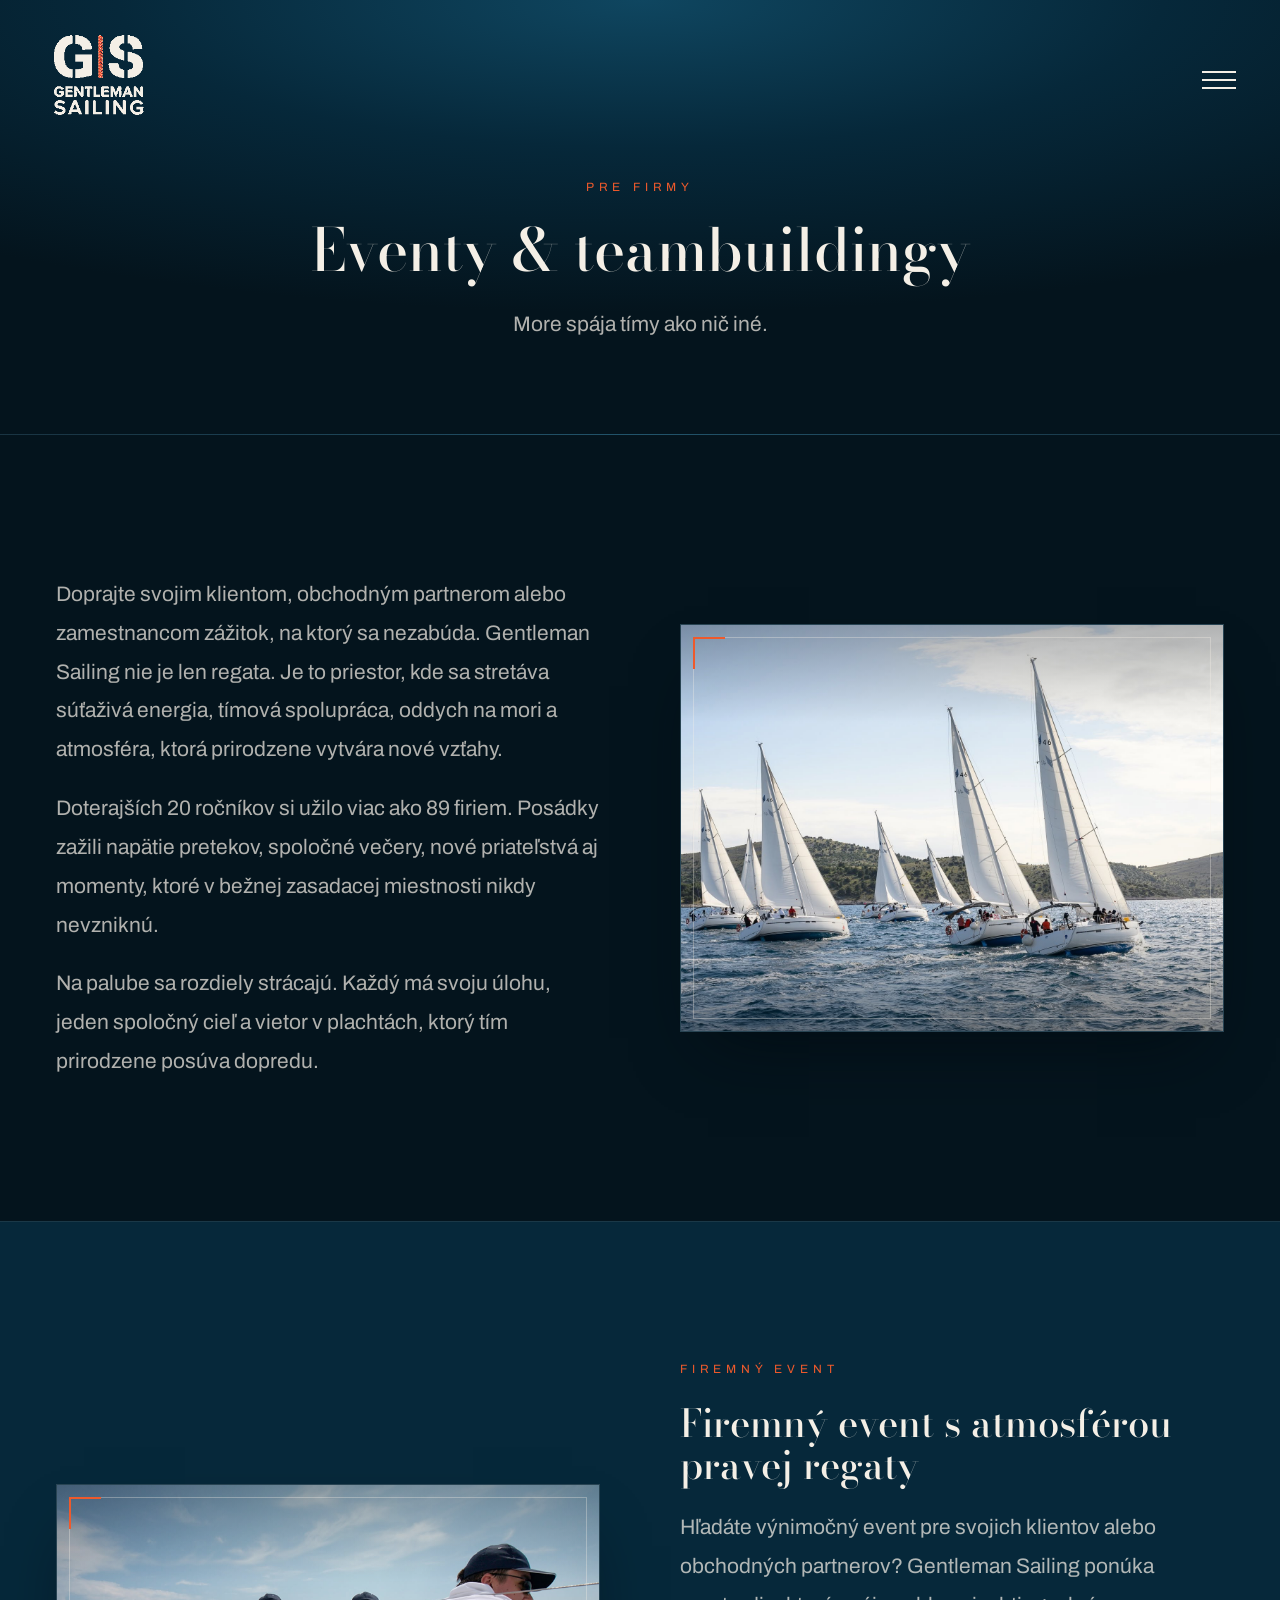
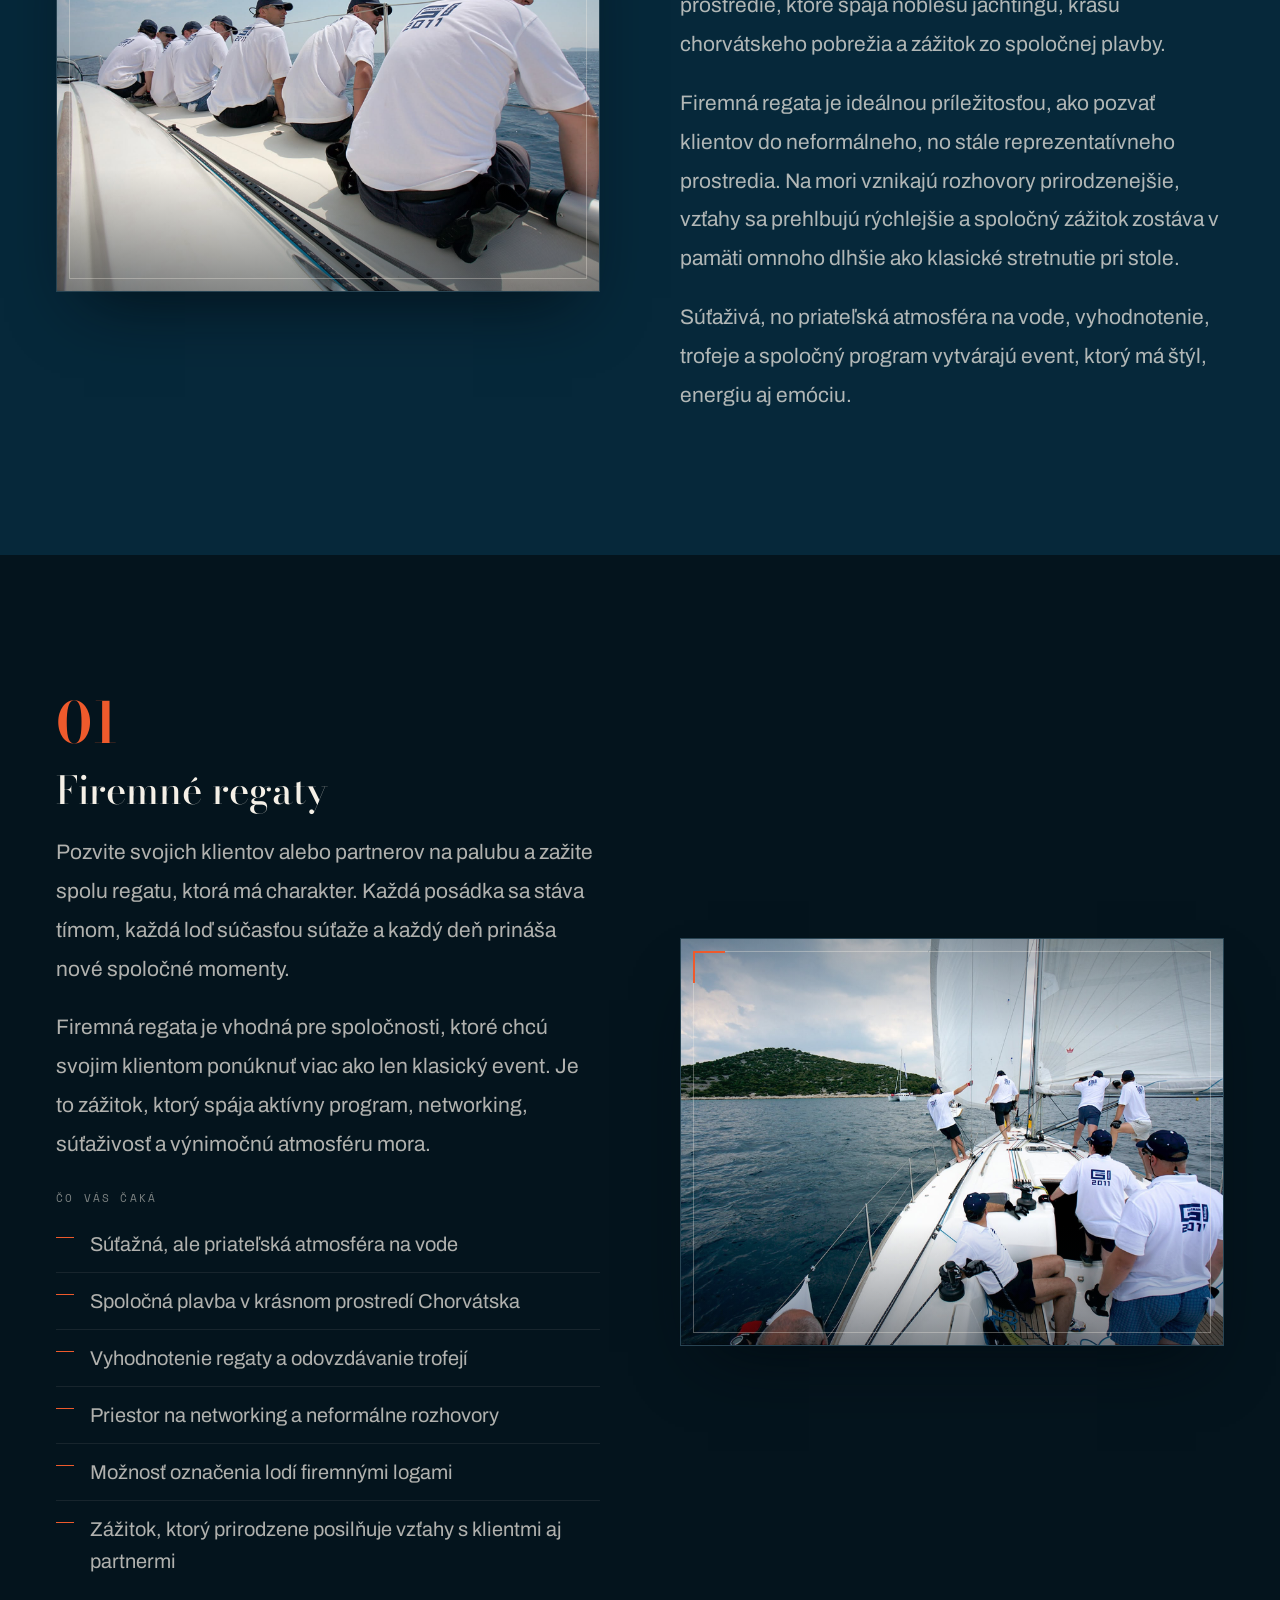
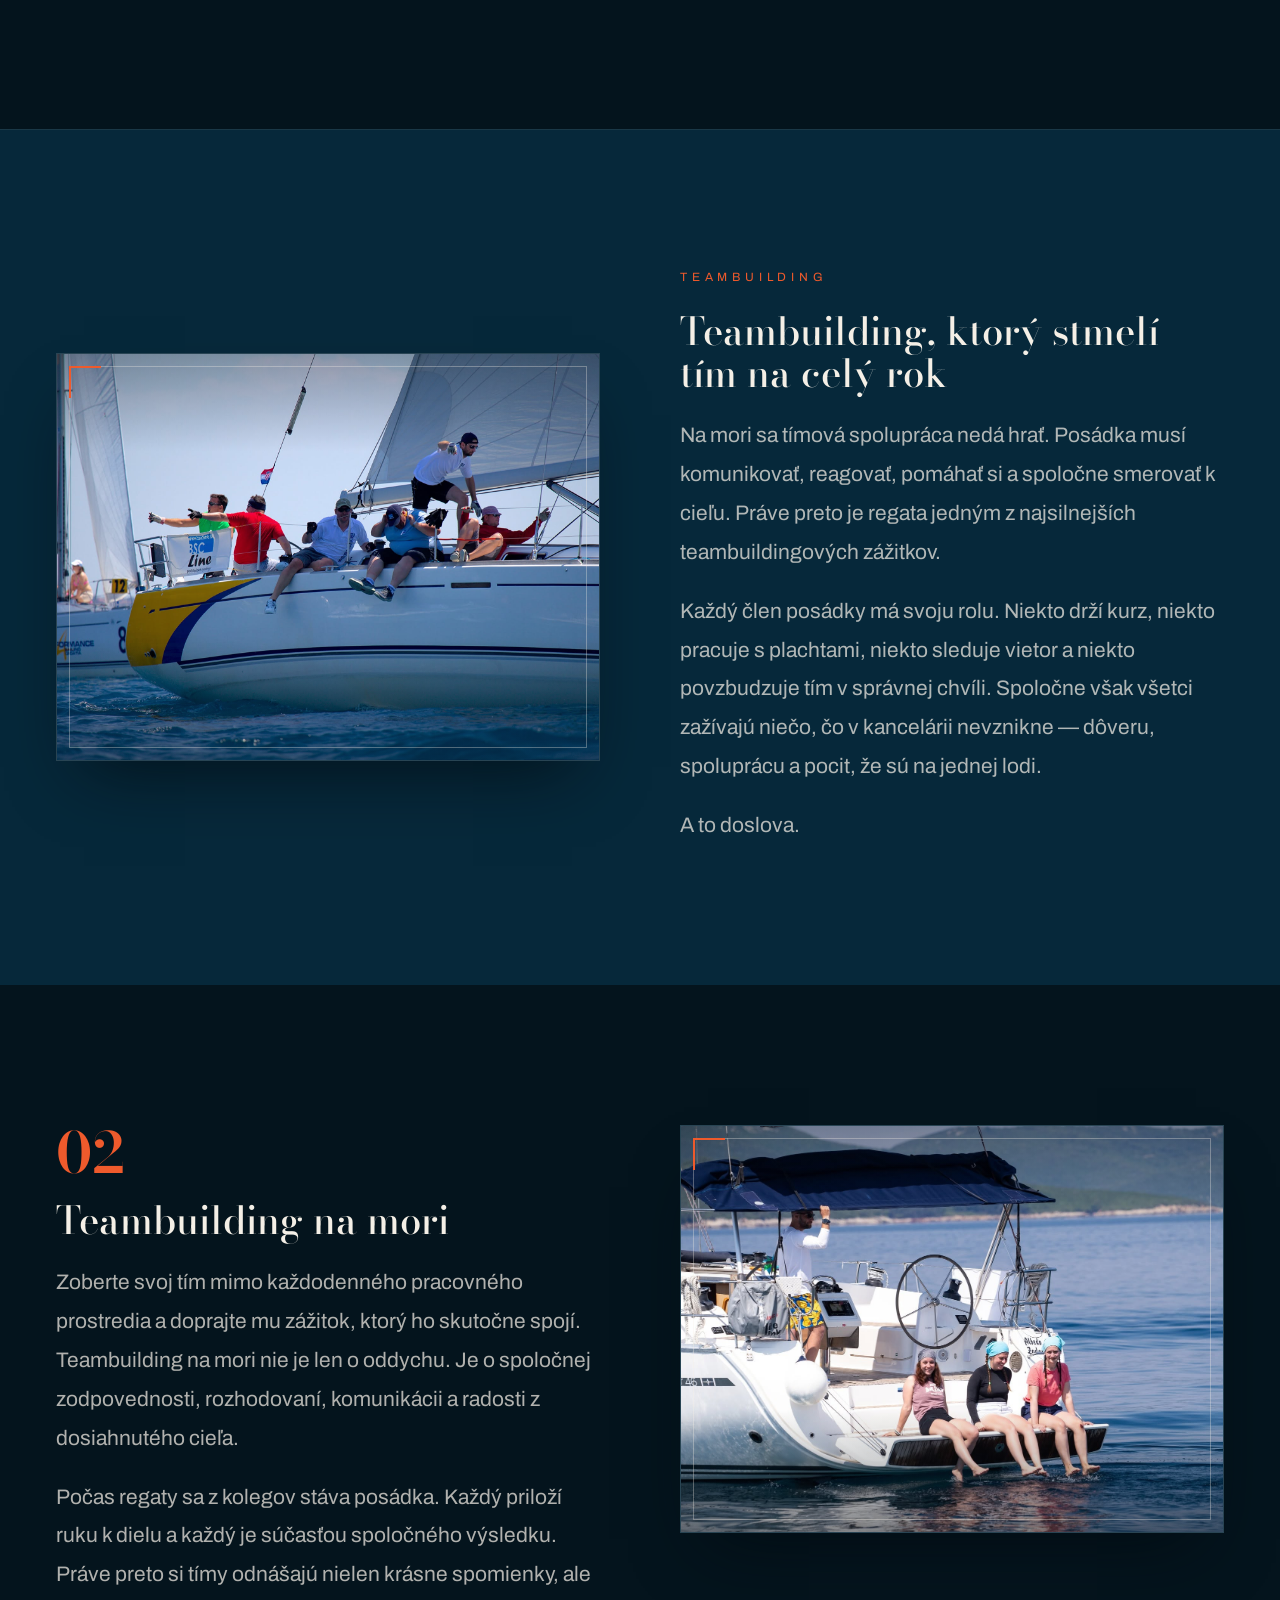
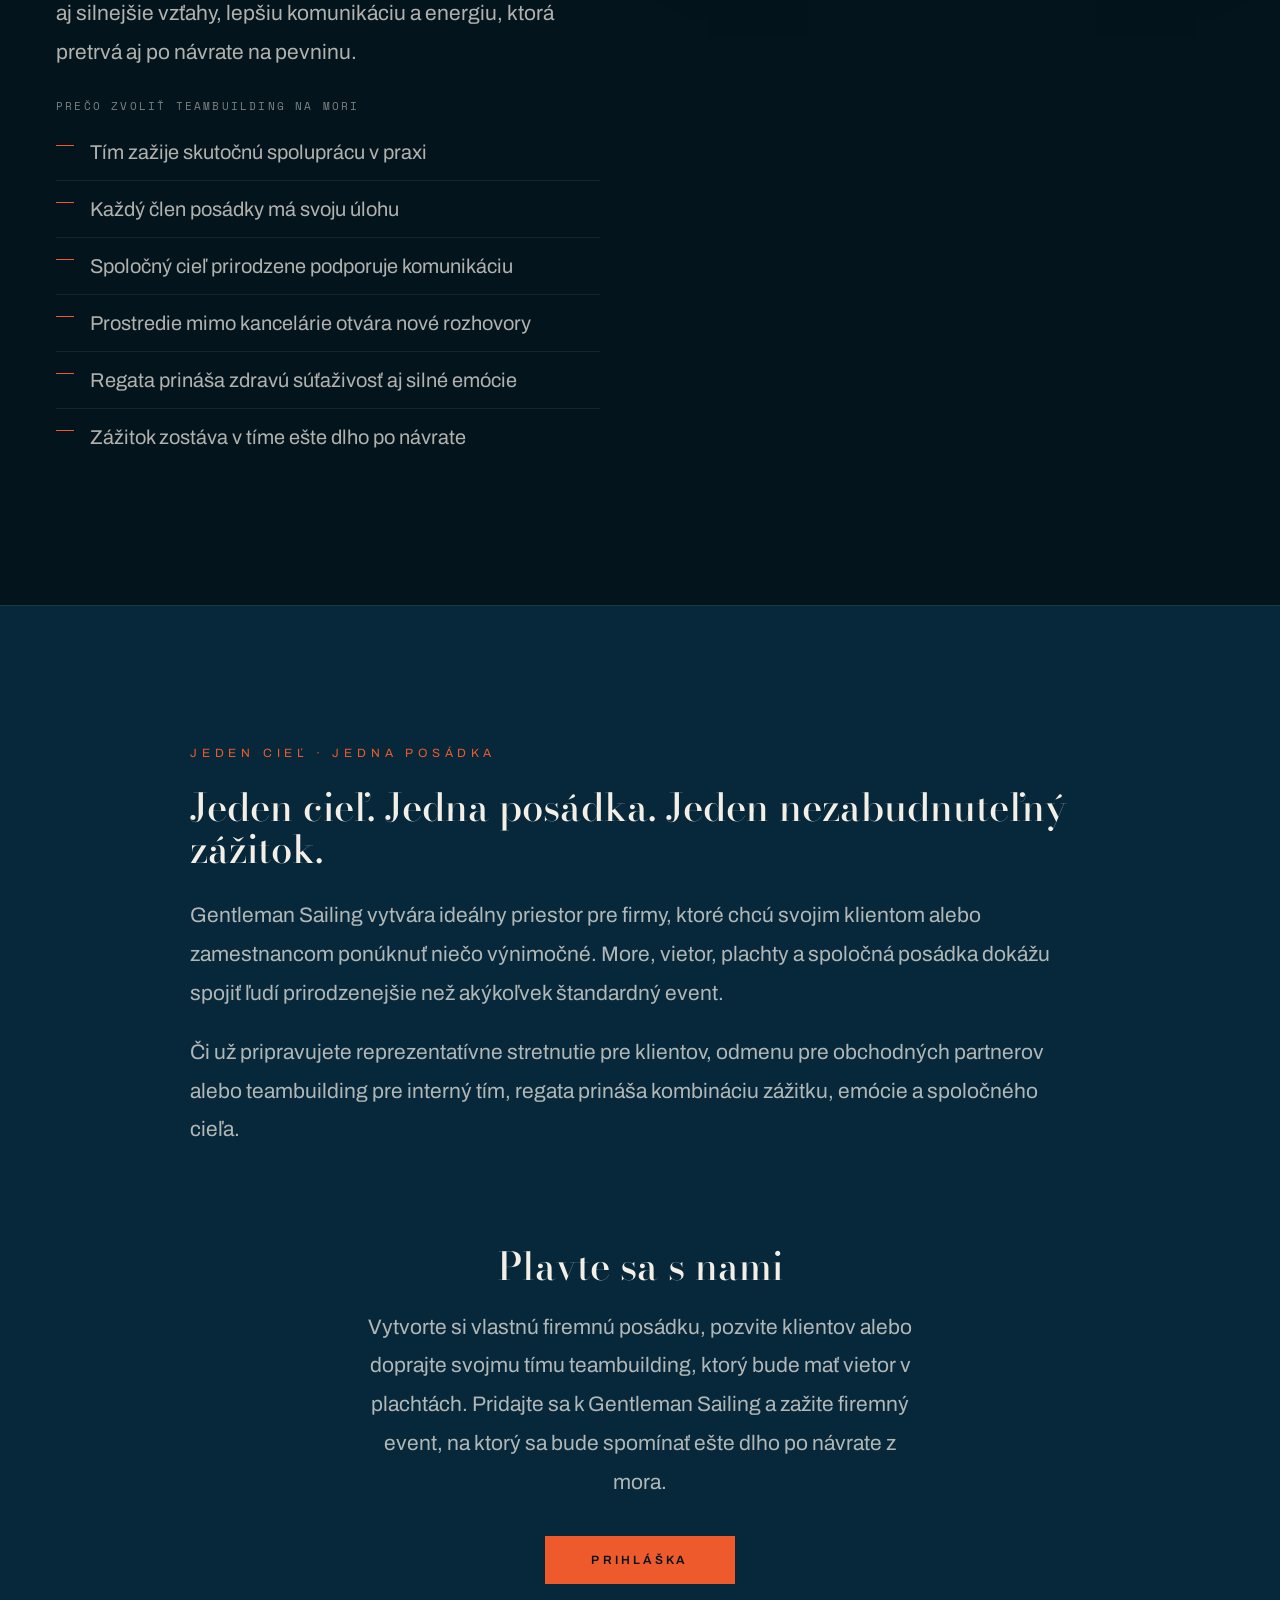
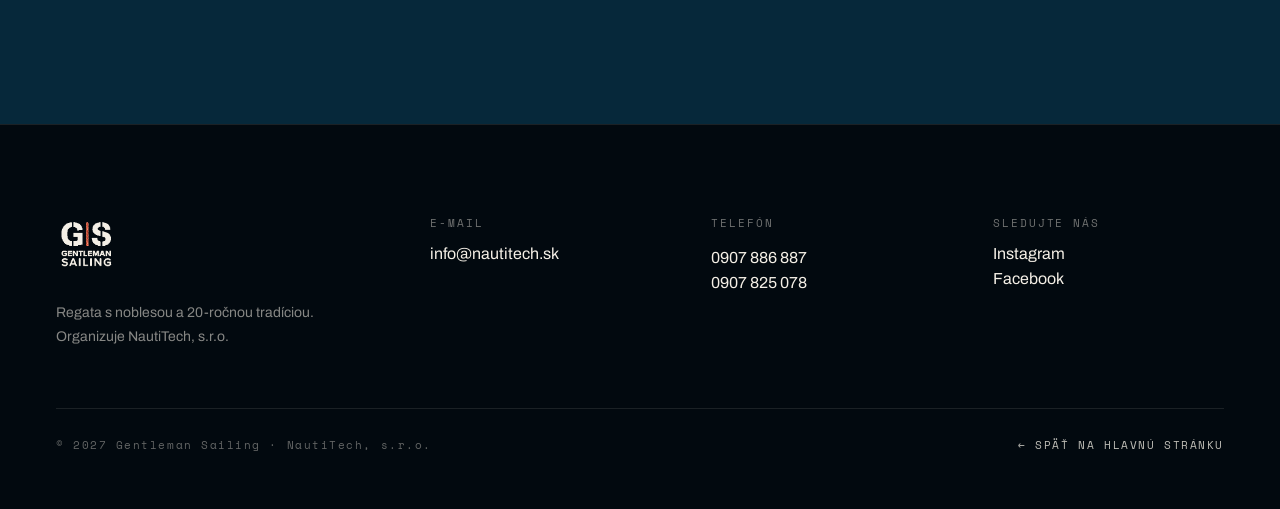
==== eventy.html @ 6e31233c "feat: full EN translations for all article content EN toggle now translates everything on eventy, in" ====
<!DOCTYPE html>
<html lang="sk">
<head>
  <meta charset="utf-8">
  <meta name="viewport" content="width=device-width, initial-scale=1">
  <title>Eventy &amp; teambuildingy — Gentleman Sailing 2027</title>
  <meta name="description" content="Firemné regaty a teambuilding na mori. Gentleman Sailing vytvára firemný event s atmosférou pravej regaty — zážitok, na ktorý sa nezabúda.">
  <link rel="canonical" href="https://www.gentlemansailing.sk/eventy.html">
  <meta name="theme-color" content="#04141d">
  <meta property="og:type" content="website">
  <meta property="og:site_name" content="Gentleman Sailing">
  <meta property="og:locale" content="sk_SK">
  <meta property="og:url" content="https://www.gentlemansailing.sk/eventy.html">
  <meta property="og:title" content="Eventy &amp; teambuildingy — Gentleman Sailing 2027">
  <meta property="og:description" content="Firemné regaty a teambuilding na mori. Gentleman Sailing vytvára firemný event s atmosférou pravej regaty — zážitok, na ktorý sa nezabúda.">
  <meta property="og:image" content="https://www.gentlemansailing.sk/foto/ev-intro.jpg">
  <meta name="twitter:card" content="summary_large_image">
  <link rel="icon" href="assets/logo-gs-navy.png">
  <link rel="apple-touch-icon" href="assets/logo-gs-navy.png">

  <link rel="preconnect" href="https://fonts.googleapis.com">
  <link rel="preconnect" href="https://fonts.gstatic.com" crossorigin>
  <link href="https://fonts.googleapis.com/css2?family=Bodoni+Moda:ital,opsz,wght@0,6..96,400..700;1,6..96,400..600&family=Cardo:wght@400;700&family=Archivo:wght@300;400;500;600&family=Space+Mono&display=swap" rel="stylesheet">

  <link rel="stylesheet" href="styles.css">
</head>
<body>

  <!-- ==================== NAV ==================== -->
  <nav class="nav" id="nav">
    <a href="index.html#top" class="nav__brand" aria-label="Gentleman Sailing — domov">
      <img src="assets/logo-gs-light.png" alt="Gentleman Sailing" class="nav__logo">
    </a>
    <div class="nav__links" id="navLinks">
      <a href="index.html#info" class="navlink" data-i18n="nav_home">Domov</a>
      <a href="info.html" class="navlink" data-i18n="ev_info">Ako sa pripraviť na regatu</a>
      <a href="zazijete.html" class="navlink" data-i18n="ev_experience">Čo zažijete na regate</a>
      <a href="partneri.html" class="navlink" data-i18n="ev_partners">Partneri</a>
      <a href="prihlaska.html" class="cta nav__cta" data-i18n="ev_signup">Prihláška</a>
      <button type="button" class="lang-toggle" id="langToggle" aria-label="Prepnúť jazyk / Toggle language">SK / en</button>
    </div>
    <button type="button" class="nav__burger" id="burger" aria-label="Menu" aria-expanded="false">
      <span></span><span></span><span></span>
    </button>
  </nav>

  <!-- ==================== HEADER ==================== -->
  <header class="page-hero">
    <div class="eyebrow" data-i18n="e_eyebrow">Pre firmy</div>
    <h1 class="h2" data-i18n="e_title">Eventy &amp; teambuildingy</h1>
    <p class="page-hero__lead" data-i18n="e_lead">More spája tímy ako nič iné.</p>
  </header>

  <!-- ==================== INTRO: More spája tímy ==================== -->
  <section class="section">
    <div class="container split split--img-right">
      <div class="figure" style="aspect-ratio:4/3;">
        <img src="foto/ev-intro.jpg" alt="Gentleman Sailing — flotila" loading="lazy">
        <div class="figure__shade"></div>
      </div>
      <div class="block">
        <p class="article-lead" data-i18n="e_p1">Doprajte svojim klientom, obchodným partnerom alebo zamestnancom zážitok, na ktorý sa nezabúda. Gentleman Sailing nie je len regata. Je to priestor, kde sa stretáva súťaživá energia, tímová spolupráca, oddych na mori a atmosféra, ktorá prirodzene vytvára nové vzťahy.</p>
        <p data-i18n="e_p2">Doterajších 20 ročníkov si užilo viac ako 89 firiem. Posádky zažili napätie pretekov, spoločné večery, nové priateľstvá aj momenty, ktoré v bežnej zasadacej miestnosti nikdy nevzniknú.</p>
        <p data-i18n="e_p3">Na palube sa rozdiely strácajú. Každý má svoju úlohu, jeden spoločný cieľ a vietor v plachtách, ktorý tím prirodzene posúva dopredu.</p>
      </div>
    </div>
  </section>

  <!-- ==================== Firemný event ==================== -->
  <section class="section section--petrol">
    <div class="container split">
      <div class="figure" style="aspect-ratio:4/3;">
        <img src="foto/tb1.jpg" alt="Gentleman Sailing — posádka" loading="lazy">
        <div class="figure__shade"></div>
      </div>
      <div class="block">
        <div class="eyebrow" data-i18n="e_fe_eb">Firemný event</div>
        <h3 class="h3-serif" data-i18n="e_fe_t">Firemný event s atmosférou pravej regaty</h3>
        <p data-i18n="e_fe_p1">Hľadáte výnimočný event pre svojich klientov alebo obchodných partnerov? Gentleman Sailing ponúka prostredie, ktoré spája noblesu jachtingu, krásu chorvátskeho pobrežia a zážitok zo spoločnej plavby.</p>
        <p data-i18n="e_fe_p2">Firemná regata je ideálnou príležitosťou, ako pozvať klientov do neformálneho, no stále reprezentatívneho prostredia. Na mori vznikajú rozhovory prirodzenejšie, vzťahy sa prehlbujú rýchlejšie a spoločný zážitok zostáva v pamäti omnoho dlhšie ako klasické stretnutie pri stole.</p>
        <p data-i18n="e_fe_p3">Súťaživá, no priateľská atmosféra na vode, vyhodnotenie, trofeje a spoločný program vytvárajú event, ktorý má štýl, energiu aj emóciu.</p>
      </div>
    </div>
  </section>

  <!-- ==================== 01 Firemné regaty ==================== -->
  <section class="section">
    <div class="container split split--img-right">
      <div class="figure" style="aspect-ratio:4/3;">
        <img src="foto/tb2.jpg" alt="Gentleman Sailing — firemná regata" loading="lazy">
        <div class="figure__shade"></div>
      </div>
      <div class="block">
        <div class="kicker-num">01</div>
        <h3 class="h3-serif" data-i18n="e_01_t">Firemné regaty</h3>
        <p data-i18n="e_01_p1">Pozvite svojich klientov alebo partnerov na palubu a zažite spolu regatu, ktorá má charakter. Každá posádka sa stáva tímom, každá loď súčasťou súťaže a každý deň prináša nové spoločné momenty.</p>
        <p data-i18n="e_01_p2">Firemná regata je vhodná pre spoločnosti, ktoré chcú svojim klientom ponúknuť viac ako len klasický event. Je to zážitok, ktorý spája aktívny program, networking, súťaživosť a výnimočnú atmosféru mora.</p>
        <div class="sublabel" data-i18n="e_01_sub">Čo vás čaká</div>
        <ul class="ticklist">
          <li data-i18n="e_01_l1">Súťažná, ale priateľská atmosféra na vode</li>
          <li data-i18n="e_01_l2">Spoločná plavba v krásnom prostredí Chorvátska</li>
          <li data-i18n="e_01_l3">Vyhodnotenie regaty a odovzdávanie trofejí</li>
          <li data-i18n="e_01_l4">Priestor na networking a neformálne rozhovory</li>
          <li data-i18n="e_01_l5">Možnosť označenia lodí firemnými logami</li>
          <li data-i18n="e_01_l6">Zážitok, ktorý prirodzene posilňuje vzťahy s klientmi aj partnermi</li>
        </ul>
      </div>
    </div>
  </section>

  <!-- ==================== Teambuilding intro ==================== -->
  <section class="section section--petrol">
    <div class="container split">
      <div class="figure" style="aspect-ratio:4/3;">
        <img src="foto/tb3.jpg" alt="Gentleman Sailing — teambuilding na mori" loading="lazy">
        <div class="figure__shade"></div>
      </div>
      <div class="block">
        <div class="eyebrow">Teambuilding</div>
        <h3 class="h3-serif" data-i18n="e_tb_t">Teambuilding, ktorý stmelí tím na celý rok</h3>
        <p data-i18n="e_tb_p1">Na mori sa tímová spolupráca nedá hrať. Posádka musí komunikovať, reagovať, pomáhať si a spoločne smerovať k cieľu. Práve preto je regata jedným z najsilnejších teambuildingových zážitkov.</p>
        <p data-i18n="e_tb_p2">Každý člen posádky má svoju rolu. Niekto drží kurz, niekto pracuje s plachtami, niekto sleduje vietor a niekto povzbudzuje tím v správnej chvíli. Spoločne však všetci zažívajú niečo, čo v kancelárii nevznikne — dôveru, spoluprácu a pocit, že sú na jednej lodi.</p>
        <p data-i18n="e_tb_p3">A to doslova.</p>
      </div>
    </div>
  </section>

  <!-- ==================== 02 Teambuilding na mori ==================== -->
  <section class="section">
    <div class="container split split--img-right split--top">
      <div class="figure" style="aspect-ratio:4/3;">
        <img src="foto/tb4.jpg" alt="Gentleman Sailing — posádka na mori" loading="lazy">
        <div class="figure__shade"></div>
      </div>
      <div class="block">
        <div class="kicker-num">02</div>
        <h3 class="h3-serif" data-i18n="e_02_t">Teambuilding na mori</h3>
        <p data-i18n="e_02_p1">Zoberte svoj tím mimo každodenného pracovného prostredia a doprajte mu zážitok, ktorý ho skutočne spojí. Teambuilding na mori nie je len o oddychu. Je o spoločnej zodpovednosti, rozhodovaní, komunikácii a radosti z dosiahnutého cieľa.</p>
        <p data-i18n="e_02_p2">Počas regaty sa z kolegov stáva posádka. Každý priloží ruku k dielu a každý je súčasťou spoločného výsledku. Práve preto si tímy odnášajú nielen krásne spomienky, ale aj silnejšie vzťahy, lepšiu komunikáciu a energiu, ktorá pretrvá aj po návrate na pevninu.</p>
        <div class="sublabel" data-i18n="e_02_sub">Prečo zvoliť teambuilding na mori</div>
        <ul class="ticklist">
          <li data-i18n="e_02_l1">Tím zažije skutočnú spoluprácu v praxi</li>
          <li data-i18n="e_02_l2">Každý člen posádky má svoju úlohu</li>
          <li data-i18n="e_02_l3">Spoločný cieľ prirodzene podporuje komunikáciu</li>
          <li data-i18n="e_02_l4">Prostredie mimo kancelárie otvára nové rozhovory</li>
          <li data-i18n="e_02_l5">Regata prináša zdravú súťaživosť aj silné emócie</li>
          <li data-i18n="e_02_l6">Zážitok zostáva v tíme ešte dlho po návrate</li>
        </ul>
      </div>
    </div>
  </section>

  <!-- ==================== Záver + CTA ==================== -->
  <section class="section section--petrol">
    <div class="article">
      <div class="block">
        <div class="eyebrow" data-i18n="e_end_eb">Jeden cieľ · jedna posádka</div>
        <h3 class="h3-serif" data-i18n="e_end_t">Jeden cieľ. Jedna posádka. Jeden nezabudnuteľný zážitok.</h3>
        <p data-i18n="e_end_p1">Gentleman Sailing vytvára ideálny priestor pre firmy, ktoré chcú svojim klientom alebo zamestnancom ponúknuť niečo výnimočné. More, vietor, plachty a spoločná posádka dokážu spojiť ľudí prirodzenejšie než akýkoľvek štandardný event.</p>
        <p data-i18n="e_end_p2">Či už pripravujete reprezentatívne stretnutie pre klientov, odmenu pre obchodných partnerov alebo teambuilding pre interný tím, regata prináša kombináciu zážitku, emócie a spoločného cieľa.</p>
      </div>

      <div class="closing-cta">
        <h3 class="h3-serif" data-i18n="e_cta_t">Plavte sa s nami</h3>
        <p data-i18n="e_cta_p">Vytvorte si vlastnú firemnú posádku, pozvite klientov alebo doprajte svojmu tímu teambuilding, ktorý bude mať vietor v plachtách. Pridajte sa k Gentleman Sailing a zažite firemný event, na ktorý sa bude spomínať ešte dlho po návrate z mora.</p>
        <a href="prihlaska.html" class="cta price-cta" style="margin-top:0;" data-i18n="ev_signup">Prihláška</a>
      </div>
    </div>
  </section>

  <!-- ==================== FOOTER ==================== -->
  <footer class="footer">
    <div class="container footer__grid">
      <div>
        <img src="assets/logo-gs-light.png" alt="Gentleman Sailing" class="footer__logo">
        <p class="footer__tag" data-i18n="foot_tagline">Regata s noblesou a 20-ročnou tradíciou. Organizuje NautiTech, s.r.o.</p>
      </div>
      <div>
        <div class="footer__label" data-i18n="foot_email_label">E-mail</div>
        <a href="mailto:info@nautitech.sk">info@nautitech.sk</a>
      </div>
      <div>
        <div class="footer__label" data-i18n="foot_phone_label">Telefón</div>
        <div class="footer__phone">0907 886 887<br>0907 825 078</div>
      </div>
      <div>
        <div class="footer__label" data-i18n="foot_social_label">Sledujte nás</div>
        <div class="footer__social">
          <a href="https://www.instagram.com/gentlemansailing.sk" class="navlink" target="_blank" rel="noopener">Instagram</a>
          <a href="https://www.facebook.com/profile.php?id=61571883745033" class="navlink" target="_blank" rel="noopener">Facebook</a>
        </div>
      </div>
    </div>
    <div class="footer__bottom">
      <span>© 2027 Gentleman Sailing · NautiTech, s.r.o.</span>
      <span><a href="index.html" class="back-link" data-i18n="back">← Späť na hlavnú stránku</a></span>
    </div>
  </footer>

  <script src="eventy.js"></script>
</body>
</html>
---- styles.css ----
/* ==========================================================================
   Gentleman Sailing — Jubilejný 20. ročník (2026)
   Dark cinematic luxury landing page
   ========================================================================== */

:root {
  /* Colors */
  --ink: #04141d;          /* page background */
  --ink-deep: #02090f;     /* footer, darkest gradient stops */
  --petrol: #06283a;       /* alternating sections, image placeholders */
  --petrol-mid: #0a3a4f;
  --petrol-mid-2: #0c4258;
  --hero-core: #0f4660;
  --cream: #F4EFE6;        /* primary text */
  --accent: #EE5A2C;       /* brand orange */

  --cream-78: rgba(244, 239, 230, .78);
  --cream-72: rgba(244, 239, 230, .72);
  --cream-70: rgba(244, 239, 230, .70);
  --cream-66: rgba(244, 239, 230, .66);
  --cream-64: rgba(244, 239, 230, .64);
  --cream-62: rgba(244, 239, 230, .62);
  --cream-60: rgba(244, 239, 230, .60);
  --cream-55: rgba(244, 239, 230, .55);
  --cream-50: rgba(244, 239, 230, .50);
  --cream-45: rgba(244, 239, 230, .45);
  --cream-40: rgba(244, 239, 230, .40);

  --hair-24: rgba(244, 239, 230, .24);
  --hair-16: rgba(244, 239, 230, .16);
  --hair-12: rgba(244, 239, 230, .12);
  --hair-10: rgba(244, 239, 230, .10);
  --hair-08: rgba(244, 239, 230, .08);

  /* Fonts */
  --serif: 'Bodoni Moda', serif;
  --sans: 'Archivo', sans-serif;
  --mono: 'Space Mono', monospace;
  --glyph: 'Cardo', serif;

  /* Layout */
  --maxw: 1180px;
  --pad-x: 56px;
}

* { box-sizing: border-box; }

html { scroll-behavior: smooth; }

body {
  margin: 0;
  background: var(--ink);
  color: var(--cream);
  font-family: var(--sans);
  overflow-x: hidden;
}

::selection { background: var(--accent); color: var(--ink); }

img { display: block; }

/* ---- Reusable type ---- */
.eyebrow {
  font-size: 12px;
  letter-spacing: .4em;
  text-transform: uppercase;
  color: var(--accent);
  margin: 0 0 26px;
}

.h2 {
  font-family: var(--serif);
  font-weight: 500;
  font-size: clamp(40px, 4.6vw, 68px);
  line-height: 1.02;
  margin: 0 0 32px;
  color: var(--cream);
}

.body {
  font-size: 21px;
  line-height: 1.85;
  color: var(--cream-72);
  margin: 0;
}

.section { position: relative; padding: 140px var(--pad-x); background: var(--ink); }
.section--petrol {
  background: var(--petrol);
  border-top: 1px solid var(--hair-08);
}
.container { max-width: var(--maxw); margin: 0 auto; }

.figure {
  position: relative;
  background: var(--petrol);
  overflow: hidden;
}
.figure img { position: absolute; inset: 0; width: 100%; height: 100%; object-fit: cover; }
.figure__shade {
  position: absolute; inset: 0;
  background: linear-gradient(180deg, transparent 55%, rgba(2, 9, 15, .45) 100%);
}

/* ==========================================================================
   Navigation
   ========================================================================== */
.nav {
  position: fixed; top: 0; left: 0; right: 0;
  z-index: 50;
  display: flex; align-items: center; justify-content: space-between;
  padding: 22px 44px;
  background: transparent;
  border-bottom: 1px solid rgba(244, 239, 230, 0);
  transition: background .4s ease, padding .4s ease, border-color .4s ease;
}
.nav.is-scrolled {
  background: rgba(2, 9, 15, .86);
  -webkit-backdrop-filter: blur(10px);
  backdrop-filter: blur(10px);
  padding: 14px 44px;
  border-bottom-color: var(--hair-10);
}
.nav__brand { display: flex; align-items: center; gap: 14px; text-decoration: none; flex-shrink: 0; }
.nav__logo { height: 116px; width: auto; transition: height .4s ease; }
.nav.is-scrolled .nav__logo { height: 84px; }

.nav__links {
  display: flex; align-items: center; gap: 20px;
  font-size: 12.5px; letter-spacing: .15em; text-transform: uppercase;
  color: var(--cream-78); white-space: nowrap;
}
.nav__links a { color: inherit; text-decoration: none; }

.navlink { position: relative; }
.navlink::after {
  content: ""; position: absolute; left: 0; bottom: -6px;
  width: 0; height: 1px; background: var(--accent);
  transition: width .35s ease;
}
.navlink:hover::after { width: 100%; }

.cta {
  transition: background .3s ease, color .3s ease, border-color .3s ease;
}
.nav__cta {
  padding: 11px 26px;
  border: 1px solid var(--accent);
  color: var(--cream);
  text-decoration: none;
  letter-spacing: .2em;
}
.nav__cta:hover { background: var(--accent); color: var(--ink); }

.lang-toggle {
  background: none; border: none; cursor: pointer;
  font-family: var(--sans); font-size: 12px; letter-spacing: .14em;
  color: var(--cream-78); padding: 0;
}

.nav__burger {
  display: none;
  background: none; border: none; cursor: pointer;
  width: 34px; height: 26px; padding: 0; position: relative;
}
.nav__burger span {
  position: absolute; left: 0; height: 1.5px; width: 100%;
  background: var(--cream); transition: transform .3s ease, opacity .3s ease, top .3s ease;
}
.nav__burger span:nth-child(1) { top: 4px; }
.nav__burger span:nth-child(2) { top: 12px; }
.nav__burger span:nth-child(3) { top: 20px; }
.nav.is-open .nav__burger span:nth-child(1) { top: 12px; transform: rotate(45deg); }
.nav.is-open .nav__burger span:nth-child(2) { opacity: 0; }
.nav.is-open .nav__burger span:nth-child(3) { top: 12px; transform: rotate(-45deg); }

/* ==========================================================================
   Hero
   ========================================================================== */
.hero { position: relative; height: 100vh; min-height: 760px; overflow: hidden; }

.hero__backdrop { position: absolute; inset: 0; animation: gs-kenburns 30s ease-in-out infinite; }
.hero__gradient {
  position: absolute; inset: 0;
  background: radial-gradient(125% 95% at 50% -8%, var(--hero-core) 0%, var(--petrol) 38%, var(--ink) 72%, var(--ink-deep) 100%);
}
.hero__lines {
  position: absolute; inset: 0; opacity: .5; mix-blend-mode: screen;
  background: repeating-linear-gradient(102deg, rgba(176, 206, 232, .06) 0 2px, transparent 2px 30px);
  animation: gs-drift 18s linear infinite;
}
.hero__glow {
  position: absolute; left: 50%; top: 6%; width: 60%; height: 32%;
  transform: translateX(-50%);
  background: radial-gradient(closest-side, rgba(238, 90, 44, .18), transparent 70%);
  animation: gs-glow 9s ease-in-out infinite;
}

.hero__video {
  position: absolute; inset: 0; width: 100%; height: 100%;
  object-fit: cover; z-index: 1;
}
.hero__overlay { position: absolute; inset: 0; z-index: 2; }
.hero__overlay--v {
  background: linear-gradient(180deg, rgba(2, 9, 15, .62) 0%, rgba(2, 9, 15, .42) 38%, rgba(2, 9, 15, .5) 72%, rgba(2, 9, 15, .84) 100%);
}
.hero__overlay--r { background: radial-gradient(closest-side at 50% 50%, rgba(2, 9, 15, .32) 0%, transparent 75%); }
.hero__overlay--inset { box-shadow: inset 0 0 260px 40px rgba(2, 9, 15, .7); }

.hero__content {
  position: absolute; inset: 0; z-index: 3;
  display: flex; flex-direction: column; align-items: center; justify-content: center;
  text-align: center; padding: 0 40px;
}
.hero__kicker {
  font-size: 12px; letter-spacing: .46em; text-transform: uppercase;
  color: var(--accent); margin-bottom: 30px;
}
.hero__title {
  font-family: var(--serif); font-weight: 500;
  font-size: clamp(56px, 9vw, 118px); line-height: .95;
  color: var(--cream); margin: 0; letter-spacing: .005em;
}
.hero__title span { font-style: italic; font-weight: 400; }
.hero__divider { width: 64px; height: 1px; background: var(--accent); margin: 40px 0 22px; }
.hero__date {
  font-size: 14px; letter-spacing: .28em; text-transform: uppercase;
  color: rgba(244, 239, 230, .82);
}
.hero__cta {
  margin-top: 44px; padding: 16px 42px;
  border: 1px solid var(--accent); color: var(--cream); text-decoration: none;
  font-size: 12px; letter-spacing: .26em; text-transform: uppercase;
}
.hero__cta:hover { background: var(--accent); color: var(--ink); }

.countdown {
  position: absolute; bottom: 46px; left: 0; right: 0; z-index: 3;
  display: flex; align-items: center; justify-content: center; gap: 38px;
  flex-wrap: wrap; font-family: var(--mono); color: var(--cream-60);
}
.countdown__group { display: flex; align-items: baseline; gap: 9px; }
.countdown__num { font-size: 22px; color: var(--cream); }
.countdown__label { font-size: 11px; letter-spacing: .2em; }
.countdown__sep { color: var(--accent); }

/* ==========================================================================
   Two-column content sections
   ========================================================================== */
.split { display: grid; grid-template-columns: 1fr 1fr; gap: 80px; align-items: center; }
.split--dest { grid-template-columns: 1.1fr 1fr; }

.route { border-top: 1px solid var(--hair-16); padding-top: 22px; }
.route__label {
  font-family: var(--mono); font-size: 11px; letter-spacing: .2em; text-transform: uppercase;
  color: var(--cream-50); margin-bottom: 10px;
}
.route__value { font-family: var(--serif); font-size: 19px; color: var(--cream); line-height: 1.5; }

/* ==========================================================================
   Stats band
   ========================================================================== */
.stats {
  padding: 110px var(--pad-x);
  border-top: 1px solid var(--hair-08);
  border-bottom: 1px solid var(--hair-08);
}
.stats__grid {
  display: grid; grid-template-columns: repeat(4, 1fr); gap: 48px; text-align: center;
}
.stat__num {
  font-family: var(--serif); font-weight: 600;
  font-size: clamp(48px, 5vw, 76px); color: var(--cream); line-height: 1;
}
.stat__num--glyph { font-family: var(--glyph); font-weight: 700; font-size: clamp(56px, 5.6vw, 86px); color: var(--accent); }
.stat__label {
  margin-top: 14px; font-size: 12px; letter-spacing: .24em; text-transform: uppercase;
  color: var(--cream-60);
}
.stats__note {
  text-align: center; margin-top: 54px;
  font-family: var(--mono); font-size: 12px; letter-spacing: .18em; color: var(--cream-40);
}

/* ==========================================================================
   Video invitation
   ========================================================================== */
.video-embed {
  position: relative; aspect-ratio: 16 / 9;
  background: var(--ink); border: 1px solid var(--hair-16); overflow: hidden;
}
.video-embed iframe { position: absolute; inset: 0; width: 100%; height: 100%; border: 0; }
.video-embed video { position: absolute; inset: 0; width: 100%; height: 100%; object-fit: cover; background: var(--ink-deep); }

/* ==========================================================================
   Events / teambuilding
   ========================================================================== */
.events__intro { max-width: 680px; }
.events__grid {
  display: grid; grid-template-columns: repeat(3, 1fr); gap: 0;
  border-top: 1px solid var(--hair-16);
}
.event-card { padding: 40px 36px; border-right: 1px solid var(--hair-12); }
.event-card:first-child { padding-left: 0; }
.event-card:last-child { padding-right: 0; border-right: none; }
.event-card__index { font-family: var(--mono); font-size: 12px; color: var(--accent); margin-bottom: 20px; }
.event-card__title { font-family: var(--serif); font-weight: 500; font-size: 24px; margin: 0 0 14px; }
.event-card__body { font-size: 15px; line-height: 1.7; color: var(--cream-62); margin: 0; }

/* ==========================================================================
   Past editions
   ========================================================================== */
.past__head {
  display: flex; align-items: flex-end; justify-content: space-between; gap: 40px;
  margin-bottom: 60px; flex-wrap: wrap;
}
.past__body { font-size: 16px; line-height: 1.8; color: var(--cream-66); max-width: 380px; margin: 0; }
.past__grid { display: grid; grid-template-columns: repeat(4, 1fr); gap: 22px; }
.past-card { position: relative; aspect-ratio: 3 / 4; background: var(--petrol); overflow: hidden; }
.past-card img { position: absolute; inset: 0; width: 100%; height: 100%; object-fit: cover; }
.past-card__shade {
  position: absolute; inset: 0;
  background: linear-gradient(180deg, rgba(2, 9, 15, .5) 0%, transparent 38%, rgba(2, 9, 15, .78) 100%);
}
.past-card__year { position: absolute; top: 18px; left: 20px; font-family: var(--serif); font-size: 30px; color: var(--cream); }
.past-card__cap {
  position: absolute; bottom: 16px; left: 20px;
  font-family: var(--mono); font-size: 10px; letter-spacing: .12em; color: var(--cream-70);
}

/* ==========================================================================
   Zážitky na spoločnej vlne — YouTube video cards (click-to-play)
   ========================================================================== */
.video-grid { display: grid; grid-template-columns: repeat(3, 1fr); gap: 22px; }
.video-card {
  position: relative; aspect-ratio: 16 / 9; overflow: hidden; cursor: pointer;
  background: var(--ink-deep);
  border: 1px solid rgba(244, 239, 230, .14);
  box-shadow: 0 30px 60px -30px rgba(2, 9, 15, .75);
  transition: transform .4s ease, border-color .4s ease;
}
.video-card:hover { transform: translateY(-5px); border-color: var(--accent); }
.video-card img {
  position: absolute; inset: 0; width: 100%; height: 100%; object-fit: cover;
  filter: saturate(.92) brightness(.9);
  transition: transform .8s cubic-bezier(.16, 1, .3, 1), filter .5s ease;
}
.video-card:hover img { transform: scale(1.05); filter: none; }
.video-card__shade {
  position: absolute; inset: 0; z-index: 1;
  background: linear-gradient(180deg, rgba(2, 9, 15, .25) 0%, transparent 35%, rgba(2, 9, 15, .5) 100%);
}
.video-card__play {
  position: absolute; z-index: 2; left: 50%; top: 50%; transform: translate(-50%, -50%);
  width: 64px; height: 64px; border-radius: 50%;
  display: flex; align-items: center; justify-content: center;
  background: rgba(2, 9, 15, .55); color: var(--cream);
  border: 1px solid var(--accent); cursor: pointer;
  -webkit-backdrop-filter: blur(6px); backdrop-filter: blur(6px);
  transition: background .3s ease, color .3s ease, transform .3s ease;
}
.video-card__play svg { margin-left: 3px; }
.video-card:hover .video-card__play {
  background: var(--accent); color: var(--ink);
  transform: translate(-50%, -50%) scale(1.08);
}
.video-card iframe { position: absolute; inset: 0; width: 100%; height: 100%; border: 0; z-index: 3; }

.videos-follow { text-align: center; margin-top: 48px; }
.videos-follow__link {
  display: inline-block; padding: 15px 38px;
  border: 1px solid var(--accent); color: var(--cream); text-decoration: none;
  font-size: 12px; letter-spacing: .22em; text-transform: uppercase;
}
.videos-follow__link:hover { background: var(--accent); color: var(--ink); }

@media (max-width: 860px) { .video-grid { grid-template-columns: 1fr; gap: 16px; } }

/* ==========================================================================
   Gallery
   ========================================================================== */
.gallery__head { text-align: center; margin-bottom: 60px; }
.gallery__head .body { margin: 0 auto; max-width: 520px; color: var(--cream-66); }

/* Image-accordion — matches the JetElements image accordion on gentlemansailing.sk:
   equal photos side by side; hovering one expands it to ~50% of the width and the
   rest share the remaining space equally. Cover fill, no dimming, 0.5s circ ease. */
.gallery__row {
  display: flex; gap: 10px; height: 520px;
}
.gallery__item {
  flex: 1 1 0; min-width: 0; position: relative; overflow: hidden;
  background: var(--ink-deep); cursor: pointer;
  transition: flex-grow .5s cubic-bezier(0.83, 0.08, 0.16, 0.97);
}
.gallery__item img {
  width: 100%; height: 100%; object-fit: cover; object-position: center;
}
/* Hovered photo opens to ~50% (flex-grow 4 vs 1 across 5 items); others make room. */
.gallery__item:hover { flex-grow: 4; }

/* ==========================================================================
   Sign-up / pricing
   ========================================================================== */
.signup__grid { display: grid; grid-template-columns: 1fr 1fr; gap: 80px; }
.price-title { font-family: var(--serif); font-weight: 500; font-size: clamp(40px, 4.6vw, 68px); line-height: 1; margin: 0 0 44px; }
.price-row {
  display: flex; align-items: baseline; justify-content: space-between;
  border-top: 1px solid var(--hair-16); padding: 24px 0;
}
.price-row:last-of-type { border-bottom: 1px solid var(--hair-16); }
.price-row__label { font-size: 15px; color: rgba(244, 239, 230, .74); max-width: 60%; }
.price-row__value { font-family: var(--serif); font-size: 34px; color: var(--cream); }
.price-cta {
  display: inline-block; margin-top: 40px; padding: 17px 46px;
  background: var(--accent); color: var(--ink); text-decoration: none;
  font-size: 12px; letter-spacing: .26em; text-transform: uppercase; font-weight: 600;
}
.price-cta:hover { background: var(--cream); }

.includes { background: var(--ink); border: 1px solid var(--hair-16); padding: 48px; }
.includes__title { font-family: var(--serif); font-weight: 500; font-size: 22px; margin: 0 0 22px; }
.includes__body { font-size: 14px; line-height: 1.85; color: var(--cream-64); margin: 0 0 32px; }
.iban { border-top: 1px solid var(--hair-16); padding-top: 24px; }
.iban__label { font-family: var(--mono); font-size: 11px; letter-spacing: .16em; color: var(--cream-50); margin-bottom: 8px; }
.iban__value { font-family: var(--mono); font-size: 15px; color: var(--cream); letter-spacing: .04em; }
.iban__note { margin-top: 12px; font-size: 13px; color: var(--cream-55); }

/* ==========================================================================
   Newsletter
   ========================================================================== */
.newsletter { padding: 130px var(--pad-x); text-align: center; }
.newsletter .container { max-width: 720px; }
.newsletter .body { color: var(--cream-70); margin: 0 0 44px; }
.news-form {
  display: flex; gap: 0; max-width: 480px; margin: 0 auto;
  border: 1px solid var(--hair-24);
}
.news-form input {
  flex: 1; background: transparent; border: none; outline: none;
  padding: 17px 22px; color: var(--cream); font-family: var(--sans); font-size: 15px;
}
.news-form button {
  background: var(--accent); border: none; cursor: pointer; padding: 0 30px;
  color: var(--ink); font-family: var(--sans); font-size: 12px; letter-spacing: .2em;
  text-transform: uppercase; font-weight: 600;
}
.news-form button:hover { background: var(--cream); }

/* ==========================================================================
   Footer
   ========================================================================== */
.footer { padding: 90px var(--pad-x) 56px; background: var(--ink-deep); border-top: 1px solid var(--hair-10); }
.footer__grid { display: grid; grid-template-columns: 1.4fr 1fr 1fr 1fr; gap: 50px; align-items: start; }
.footer__logo { height: 64px; width: auto; margin-bottom: 22px; }
.footer__tag { font-size: 14px; line-height: 1.7; color: var(--cream-55); max-width: 260px; margin: 0; }
.footer__label {
  font-family: var(--mono); font-size: 11px; letter-spacing: .18em; text-transform: uppercase;
  color: var(--cream-45); margin-bottom: 14px;
}
.footer__grid a { font-size: 16px; color: var(--cream); text-decoration: none; }
.footer__phone { font-size: 16px; color: var(--cream); line-height: 1.6; }
.footer__social { display: flex; flex-direction: column; gap: 8px; }
.footer__social a { width: fit-content; }
.footer__bottom {
  max-width: var(--maxw); margin: 60px auto 0; padding-top: 28px;
  border-top: 1px solid var(--hair-10);
  display: flex; justify-content: space-between; flex-wrap: wrap; gap: 16px;
  font-family: var(--mono); font-size: 11px; letter-spacing: .14em; color: var(--cream-40);
}

/* ==========================================================================
   Application form (prihlaska.html)
   ========================================================================== */
.page-hero {
  position: relative;
  padding: 180px var(--pad-x) 90px;
  text-align: center;
  background: radial-gradient(120% 100% at 50% 0%, var(--hero-core) 0%, var(--petrol) 34%, var(--ink) 72%, var(--ink) 100%);
  border-bottom: 1px solid var(--hair-08);
}
.page-hero .h2 { margin: 0; }
.page-hero__lead {
  max-width: 620px; margin: 26px auto 0;
  font-size: 21px; line-height: 1.8; color: var(--cream-72);
}

.form-wrap { max-width: 860px; margin: 0 auto; }

/* Participation / price choice cards */
.choice { display: grid; grid-template-columns: 1fr 1fr; gap: 18px; margin-bottom: 48px; }
.choice__opt {
  position: relative; display: block; cursor: pointer;
  border: 1px solid var(--hair-24); padding: 26px 28px;
  transition: border-color .3s ease, background .3s ease;
}
.choice__opt:hover { border-color: var(--accent); }
.choice__opt input { position: absolute; opacity: 0; pointer-events: none; }
.choice__opt:has(input:checked) { border-color: var(--accent); background: rgba(238, 90, 44, .06); }
.choice__name { font-family: var(--serif); font-size: 22px; color: var(--cream); margin-bottom: 6px; }
.choice__price { font-family: var(--mono); font-size: 13px; letter-spacing: .08em; color: var(--accent); }

/* Fieldset / groups */
.form-section { margin-bottom: 44px; }
.form-section__title {
  font-family: var(--mono); font-size: 12px; letter-spacing: .2em; text-transform: uppercase;
  color: var(--cream-50); margin: 0 0 24px; padding-bottom: 14px;
  border-bottom: 1px solid var(--hair-16);
}
.form-grid { display: grid; grid-template-columns: 1fr 1fr; gap: 26px 30px; }
.field { display: flex; flex-direction: column; }
.field--full { grid-column: 1 / -1; }
.field label {
  font-size: 12px; letter-spacing: .18em; text-transform: uppercase;
  color: var(--cream-60); margin-bottom: 10px;
}
.field label .req { color: var(--accent); }
.field input,
.field textarea {
  background: transparent; border: none; border-bottom: 1px solid var(--hair-24);
  outline: none; padding: 12px 2px; color: var(--cream);
  font-family: var(--sans); font-size: 16px; transition: border-color .3s ease;
}
.field input::placeholder,
.field textarea::placeholder { color: var(--cream-40); }
.field input:focus,
.field textarea:focus { border-bottom-color: var(--accent); }
.field textarea { resize: vertical; min-height: 96px; line-height: 1.6; }

/* Radio (Áno/Nie) */
.radio-row { display: flex; gap: 28px; padding-top: 4px; }
.radio-opt { display: inline-flex; align-items: center; gap: 10px; cursor: pointer; font-size: 16px; color: var(--cream-72); }
.radio-opt input { width: 16px; height: 16px; accent-color: var(--accent); }

/* Checkbox rows */
.check-row { display: flex; align-items: flex-start; gap: 14px; cursor: pointer; }
.check-row + .check-row { margin-top: 18px; }
.check-row input { margin-top: 3px; width: 17px; height: 17px; accent-color: var(--accent); flex-shrink: 0; }
.check-row span { font-size: 15px; line-height: 1.65; color: var(--cream-72); }
.check-row a { color: var(--accent); text-decoration: none; }
.check-row a:hover { text-decoration: underline; }

.form-actions { margin-top: 44px; display: flex; align-items: center; gap: 24px; flex-wrap: wrap; }
.form-note { font-size: 13px; color: var(--cream-50); max-width: 380px; }

.form-success {
  display: none; margin-top: 28px; padding: 22px 26px;
  border: 1px solid var(--accent); background: rgba(238, 90, 44, .08);
  color: var(--cream); font-size: 15px; line-height: 1.6;
}
.form-success.is-visible { display: block; }

.back-link {
  display: inline-flex; align-items: center; gap: 8px;
  font-size: 10.5px; letter-spacing: .15em; text-transform: uppercase;
  color: var(--cream-78); text-decoration: none;
}

@media (max-width: 700px) {
  .choice { grid-template-columns: 1fr; }
  .form-grid { grid-template-columns: 1fr; gap: 24px; }
  .page-hero { padding: 150px var(--pad-x) 70px; }
}

/* Prihláška — trochu svetlejší tón celej stránky */
.page-prihlaska .page-hero {
  background: radial-gradient(120% 100% at 50% 0%, #1c6180 0%, #124257 44%, #0b3244 100%);
}
.page-prihlaska .section--petrol { background: #0e3c50; }
.page-prihlaska .form-section__title {
  color: rgba(244, 239, 230, .66); border-bottom-color: rgba(244, 239, 230, .22);
}
.page-prihlaska .field label { color: rgba(244, 239, 230, .72); }
.page-prihlaska .field input,
.page-prihlaska .field textarea { border-bottom-color: rgba(244, 239, 230, .34); }
.page-prihlaska .choice__opt { border-color: rgba(244, 239, 230, .3); }
.page-prihlaska .form-note { color: rgba(244, 239, 230, .6); }

/* ==========================================================================
   Partners (partneri.html)
   ========================================================================== */
.realizator {
  max-width: 620px; margin: 0 auto 110px; text-align: center;
  border: 1px solid var(--hair-16); padding: 56px 48px;
  background: linear-gradient(180deg, rgba(15, 70, 96, .18), rgba(6, 40, 58, 0));
}
.realizator__label {
  font-family: var(--mono); font-size: 11px; letter-spacing: .24em; text-transform: uppercase;
  color: var(--accent); margin-bottom: 30px;
}
.realizator__logo { height: 84px; width: auto; margin: 0 auto 26px; }
.realizator__text { font-size: 16px; line-height: 1.8; color: var(--cream-66); max-width: 440px; margin: 0 auto; }

.partners-band { text-align: center; margin-bottom: 54px; }

.logo-grid {
  display: grid;
  grid-template-columns: repeat(auto-fill, minmax(210px, 1fr));
  gap: 16px;
}
.logo-tile {
  display: flex; align-items: center; justify-content: center;
  min-height: 158px; padding: 34px 30px;
  background: var(--cream);
  border: 1px solid transparent;
  transition: transform .4s ease, box-shadow .4s ease, border-color .4s ease;
}
.logo-tile img {
  max-width: 82%; max-height: 58px; width: auto; height: auto;
  transition: transform .4s ease;
}
.logo-tile:hover {
  transform: translateY(-5px);
  box-shadow: 0 22px 46px rgba(2, 9, 15, .5);
  border-color: var(--accent);
}
.logo-tile:hover img { transform: scale(1.05); }

.partners-cta {
  margin-top: 110px; text-align: center;
  border-top: 1px solid var(--hair-08); padding-top: 90px;
}
.partners-cta h3 {
  font-family: var(--serif); font-weight: 500; font-size: clamp(30px, 3.4vw, 46px);
  margin: 0 0 20px;
}
.partners-cta p { font-size: 16px; line-height: 1.8; color: var(--cream-66); max-width: 480px; margin: 0 auto 36px; }

@media (max-width: 560px) {
  .realizator { padding: 40px 26px; margin-bottom: 72px; }
  .logo-grid { grid-template-columns: repeat(2, 1fr); }
  .logo-tile { min-height: 128px; padding: 24px 18px; }
  .logo-tile img { max-height: 46px; }
  .partners-cta { margin-top: 72px; padding-top: 64px; }
}

/* ==========================================================================
   Content pages (info.html, eventy.html)
   ========================================================================== */
.article { max-width: 900px; margin: 0 auto; }

/* Photo beside text (subpage splits) */
.split p { font-size: 21px; line-height: 1.85; color: var(--cream-72); margin: 0 0 20px; }
.split p:last-child { margin-bottom: 0; }
.split .h3-serif { margin-bottom: 22px; }
.split .figure { width: 100%; }
.split--img-right .figure { order: 2; }
.split--top { align-items: flex-start; }

/* Luxury framing for photos placed beside text (all split figures) */
.split .figure {
  border: 1px solid rgba(244, 239, 230, .14);
  box-shadow: 0 34px 66px -28px rgba(2, 9, 15, .75);
}
.split .figure img {
  filter: saturate(.96);
  transition: transform 1.2s cubic-bezier(.16, 1, .3, 1), filter .6s ease;
}
.split .figure:hover img {
  transform: scale(1.045);
  filter: saturate(1.03);
}
/* cinematic top/bottom vignette */
.split .figure .figure__shade {
  z-index: 2;
  background: linear-gradient(180deg, rgba(2, 9, 15, .30) 0%, transparent 24%, transparent 70%, rgba(2, 9, 15, .46) 100%);
}
/* inner cream mat hairline */
.split .figure::after {
  content: ""; position: absolute; inset: 12px; z-index: 3;
  border: 1px solid rgba(244, 239, 230, .32);
  pointer-events: none;
  transition: border-color .5s ease;
}
/* accent corner bracket (top-left) */
.split .figure::before {
  content: ""; position: absolute; top: 12px; left: 12px; z-index: 4;
  width: 30px; height: 30px;
  border-top: 2px solid var(--accent);
  border-left: 2px solid var(--accent);
  pointer-events: none;
  transition: width .5s ease, height .5s ease;
}
.split .figure:hover::before { width: 44px; height: 44px; }
.article-lead { font-size: 22px; line-height: 1.85; color: var(--cream-72); margin: 0 0 22px; }

.h3-serif {
  font-family: var(--serif); font-weight: 500;
  font-size: clamp(26px, 3vw, 40px); line-height: 1.1; color: var(--cream);
  margin: 0 0 26px;
}
.kicker-num {
  font-family: var(--serif); font-weight: 600;
  font-size: clamp(40px, 4.4vw, 60px); color: var(--accent);
  line-height: 1; margin-bottom: 18px;
}
.article p { font-size: 21px; line-height: 1.85; color: var(--cream-72); margin: 0 0 20px; }
.article p:last-child { margin-bottom: 0; }
.block { margin-bottom: 80px; }
.block:last-child { margin-bottom: 0; }

/* Accent tick / bullet list */
.ticklist { list-style: none; margin: 8px 0 0; padding: 0; }
.ticklist li {
  position: relative; padding: 12px 0 12px 34px;
  font-size: 20px; line-height: 1.6; color: var(--cream-72);
  border-top: 1px solid var(--hair-08);
}
.ticklist li:first-child { border-top: none; }
.ticklist li::before {
  content: ""; position: absolute; left: 0; top: 21px;
  width: 18px; height: 1px; background: var(--accent);
}
.sublabel {
  font-family: var(--mono); font-size: 11px; letter-spacing: .2em; text-transform: uppercase;
  color: var(--cream-50); margin: 26px 0 10px;
}

/* Info cards (packing / practical) */
.info-cards { display: grid; grid-template-columns: repeat(3, 1fr); gap: 22px; }
.info-card {
  border: 1px solid var(--hair-14, rgba(244,239,230,.14)); padding: 34px 30px;
  background: rgba(4, 20, 29, .4);
}
.info-card h4 {
  font-family: var(--serif); font-weight: 500; font-size: 20px; margin: 0 0 18px;
}

/* Route / fact rows */
.facts { border-top: 1px solid var(--hair-16); }
.fact {
  display: grid; grid-template-columns: 200px 1fr; gap: 20px;
  padding: 20px 0; border-bottom: 1px solid var(--hair-12);
}
.fact__k {
  font-family: var(--mono); font-size: 11px; letter-spacing: .16em; text-transform: uppercase;
  color: var(--cream-50); padding-top: 3px;
}
.fact__v { font-size: 16px; line-height: 1.6; color: var(--cream); }
.fact__v a { color: var(--accent); text-decoration: none; }
.fact__v a:hover { text-decoration: underline; }

/* Accordion (race rules) */
.accordion { border-top: 1px solid var(--hair-16); }
.accordion details { border-bottom: 1px solid var(--hair-12); }
.accordion summary {
  list-style: none; cursor: pointer; padding: 24px 0;
  display: flex; align-items: baseline; gap: 18px;
  font-family: var(--serif); font-weight: 500; font-size: 20px; color: var(--cream);
}
.accordion summary::-webkit-details-marker { display: none; }
.accordion summary .acc-num { font-family: var(--mono); font-size: 13px; color: var(--accent); flex-shrink: 0; }
.accordion summary .acc-sign { margin-left: auto; color: var(--accent); font-family: var(--sans); font-size: 22px; line-height: 1; }
.accordion details[open] summary .acc-sign { transform: rotate(45deg); }
.accordion summary .acc-sign { transition: transform .3s ease; display: inline-block; }
.accordion .acc-body { padding: 0 0 26px 46px; }
.accordion .acc-body p { font-size: 15px; line-height: 1.75; color: var(--cream-64); margin: 0 0 14px; }
.accordion .acc-body p:last-child { margin-bottom: 0; }

/* Pull-quote & tagline for long-form article */
.pullquote {
  text-align: center; max-width: 820px; margin: 0 auto;
  font-family: var(--serif); font-weight: 500; font-style: italic;
  font-size: clamp(26px, 3.4vw, 44px); line-height: 1.3; color: var(--cream);
}
.pullquote::before {
  content: ""; display: block; width: 64px; height: 1px;
  background: var(--accent); margin: 0 auto 34px;
}
.tagline {
  text-align: center; max-width: 760px; margin: 0 auto;
  font-family: var(--serif); font-size: clamp(20px, 2.4vw, 30px); line-height: 1.4;
  color: var(--cream);
}
.tagline em { color: var(--accent); font-style: normal; }

/* Centered closing CTA for content pages */
.closing-cta { text-align: center; margin-top: 96px; }
.closing-cta .h3-serif { margin-bottom: 20px; }
.closing-cta p { max-width: 560px; margin: 0 auto 34px; color: var(--cream-72); }

@media (max-width: 760px) {
  .info-cards { grid-template-columns: 1fr; }
  .fact { grid-template-columns: 1fr; gap: 6px; }
  .block { margin-bottom: 60px; }
  .accordion .acc-body { padding-left: 0; }
}

/* ==========================================================================
   Animations
   ========================================================================== */
@keyframes gs-kenburns {
  0%   { transform: scale(1.05) translate(0, 0); }
  50%  { transform: scale(1.13) translate(-1.4%, -1.2%); }
  100% { transform: scale(1.05) translate(0, 0); }
}
@keyframes gs-drift { 0% { background-position: 0 0; } 100% { background-position: 1200px 0; } }
@keyframes gs-glow { 0%, 100% { opacity: .3; } 50% { opacity: .65; } }

@media (prefers-reduced-motion: reduce) {
  .hero__backdrop, .hero__lines, .hero__glow { animation: none; }
  html { scroll-behavior: auto; }
}

/* ==========================================================================
   Responsive
   ========================================================================== */
@media (max-width: 1024px) {
  :root { --pad-x: 40px; }
  .section { padding: 110px var(--pad-x); }
  .split { gap: 56px; }
  .footer__grid { grid-template-columns: 1fr 1fr; gap: 40px; }
}

/* Collapse the nav into a drawer early — the content-page labels are long */
@media (max-width: 1500px) {
  .nav__links {
    position: fixed; top: 0; right: 0; bottom: 0;
    width: min(84vw, 360px);
    flex-direction: column; align-items: flex-start; justify-content: center;
    gap: 26px; padding: 40px;
    background: rgba(2, 9, 15, .97);
    -webkit-backdrop-filter: blur(12px); backdrop-filter: blur(12px);
    font-size: 15px;
    transform: translateX(100%); transition: transform .4s ease;
  }
  .nav.is-open .nav__links { transform: translateX(0); }
  .nav__burger { display: block; z-index: 2; }
}

@media (max-width: 860px) {
  .nav { padding: 16px 24px; }
  .nav.is-scrolled { padding: 12px 24px; }
  .nav__logo { height: 76px; }
  .nav.is-scrolled .nav__logo { height: 64px; }

  .split, .split--dest { grid-template-columns: 1fr; gap: 40px; }
  .stats__grid { grid-template-columns: repeat(2, 1fr); gap: 40px 24px; }
  .events__grid { grid-template-columns: 1fr; border-top: none; }
  .event-card { padding: 32px 0; border-right: none; border-top: 1px solid var(--hair-12); }
  .past__grid { grid-template-columns: repeat(2, 1fr); }
  .signup__grid { grid-template-columns: 1fr; gap: 48px; }
  .footer__grid { grid-template-columns: 1fr 1fr; }

  /* Gallery: on smaller screens use a grid (hover-expand is desktop only) */
  .gallery__row { display: grid; grid-template-columns: repeat(3, 1fr); gap: 10px; height: auto; }
  .gallery__item { aspect-ratio: 1 / 1; }
  .gallery__item img { filter: none; }
}

@media (max-width: 560px) {
  :root { --pad-x: 22px; }
  .section { padding: 84px var(--pad-x); }
  .countdown { gap: 20px; }
  .gallery__row { grid-template-columns: repeat(2, 1fr); }
  .past__grid { grid-template-columns: 1fr 1fr; gap: 14px; }
  .footer__grid { grid-template-columns: 1fr; gap: 32px; }
  .footer__bottom { flex-direction: column; gap: 10px; }
  .price-row__value { font-size: 28px; }
  .includes { padding: 32px; }
}
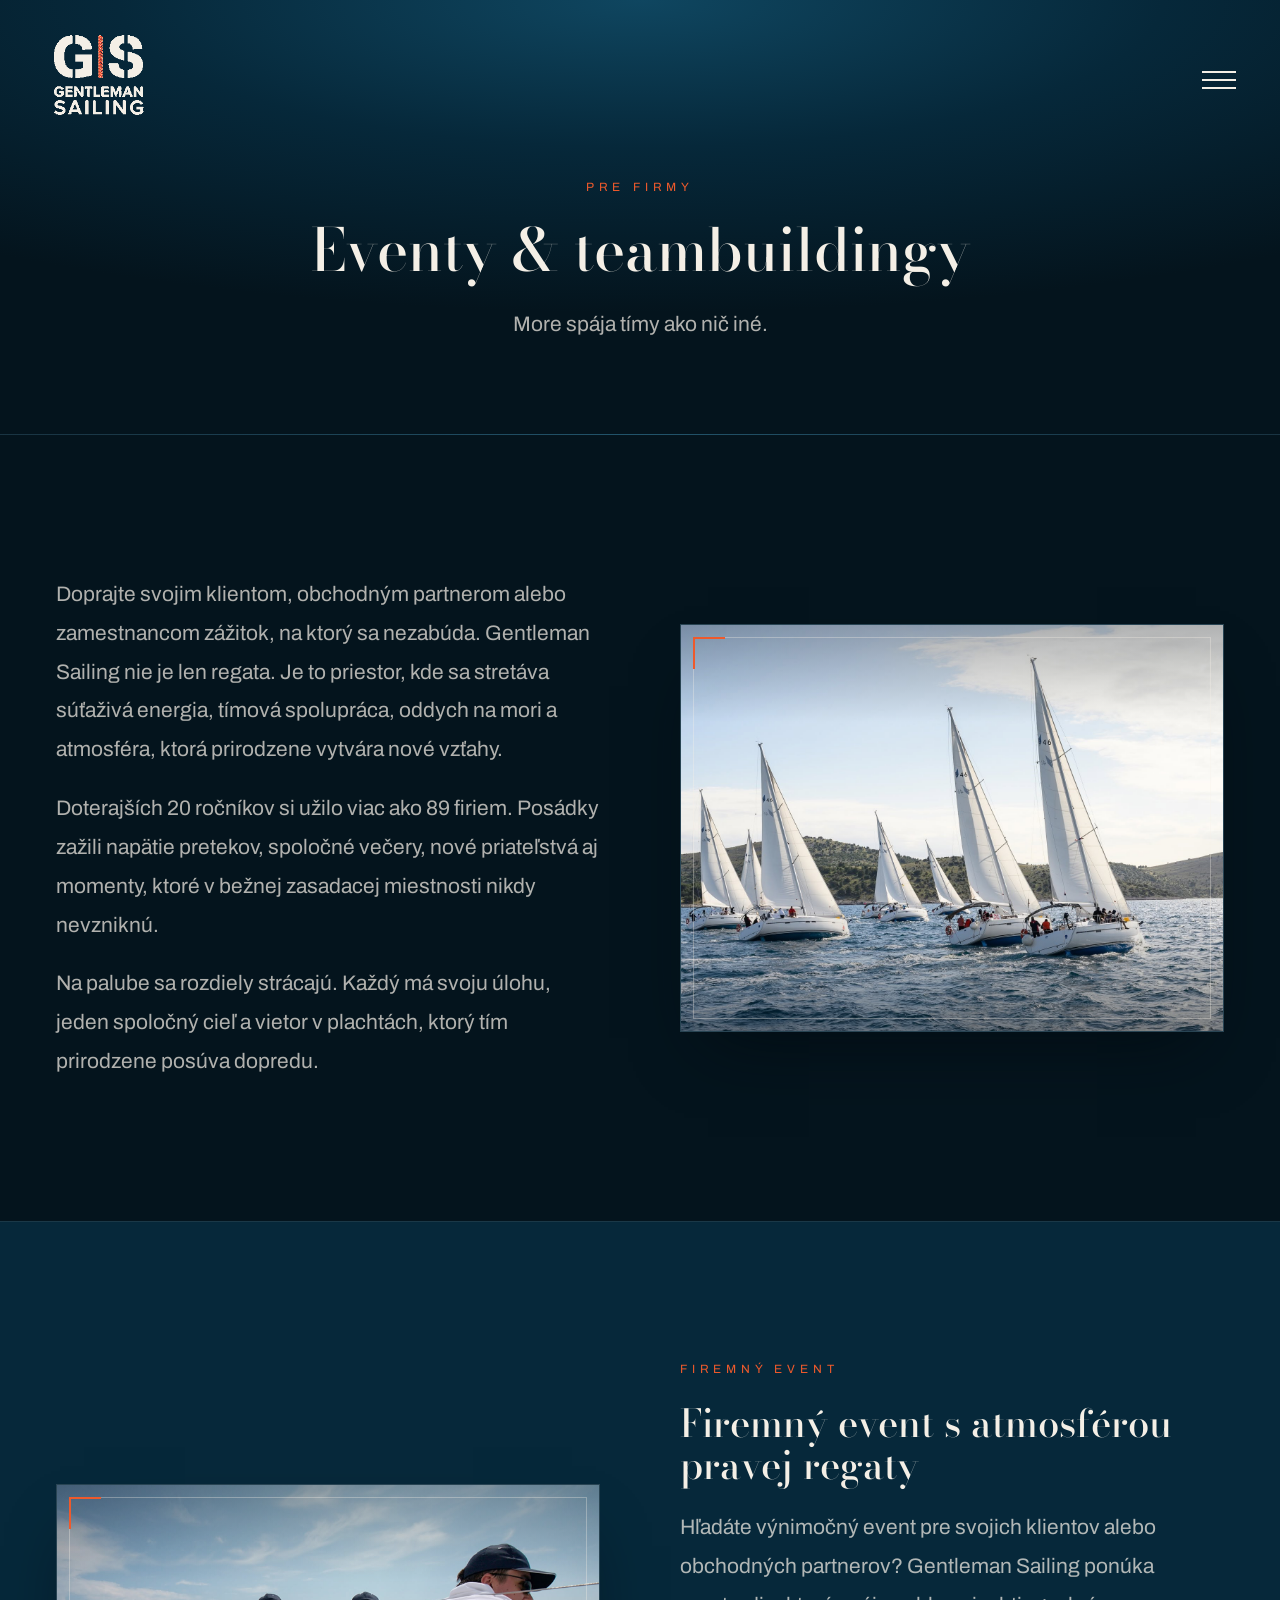
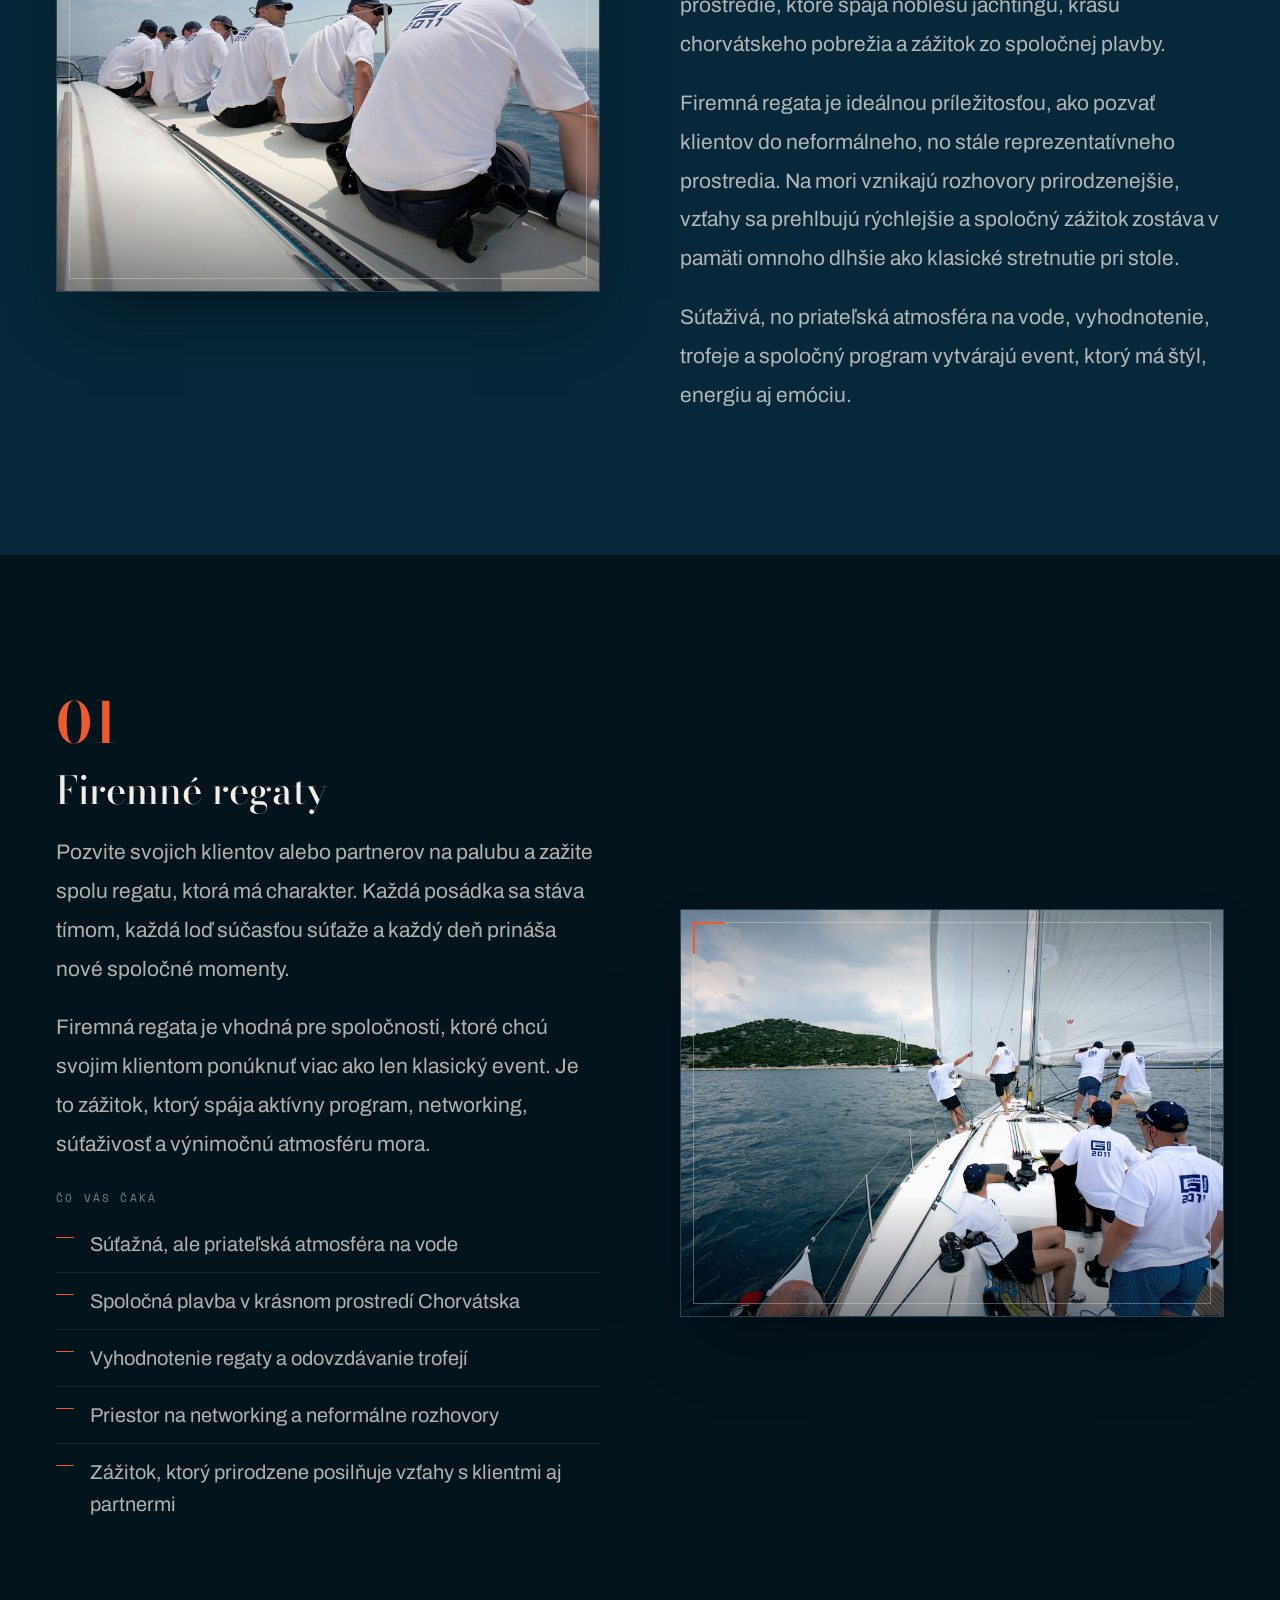
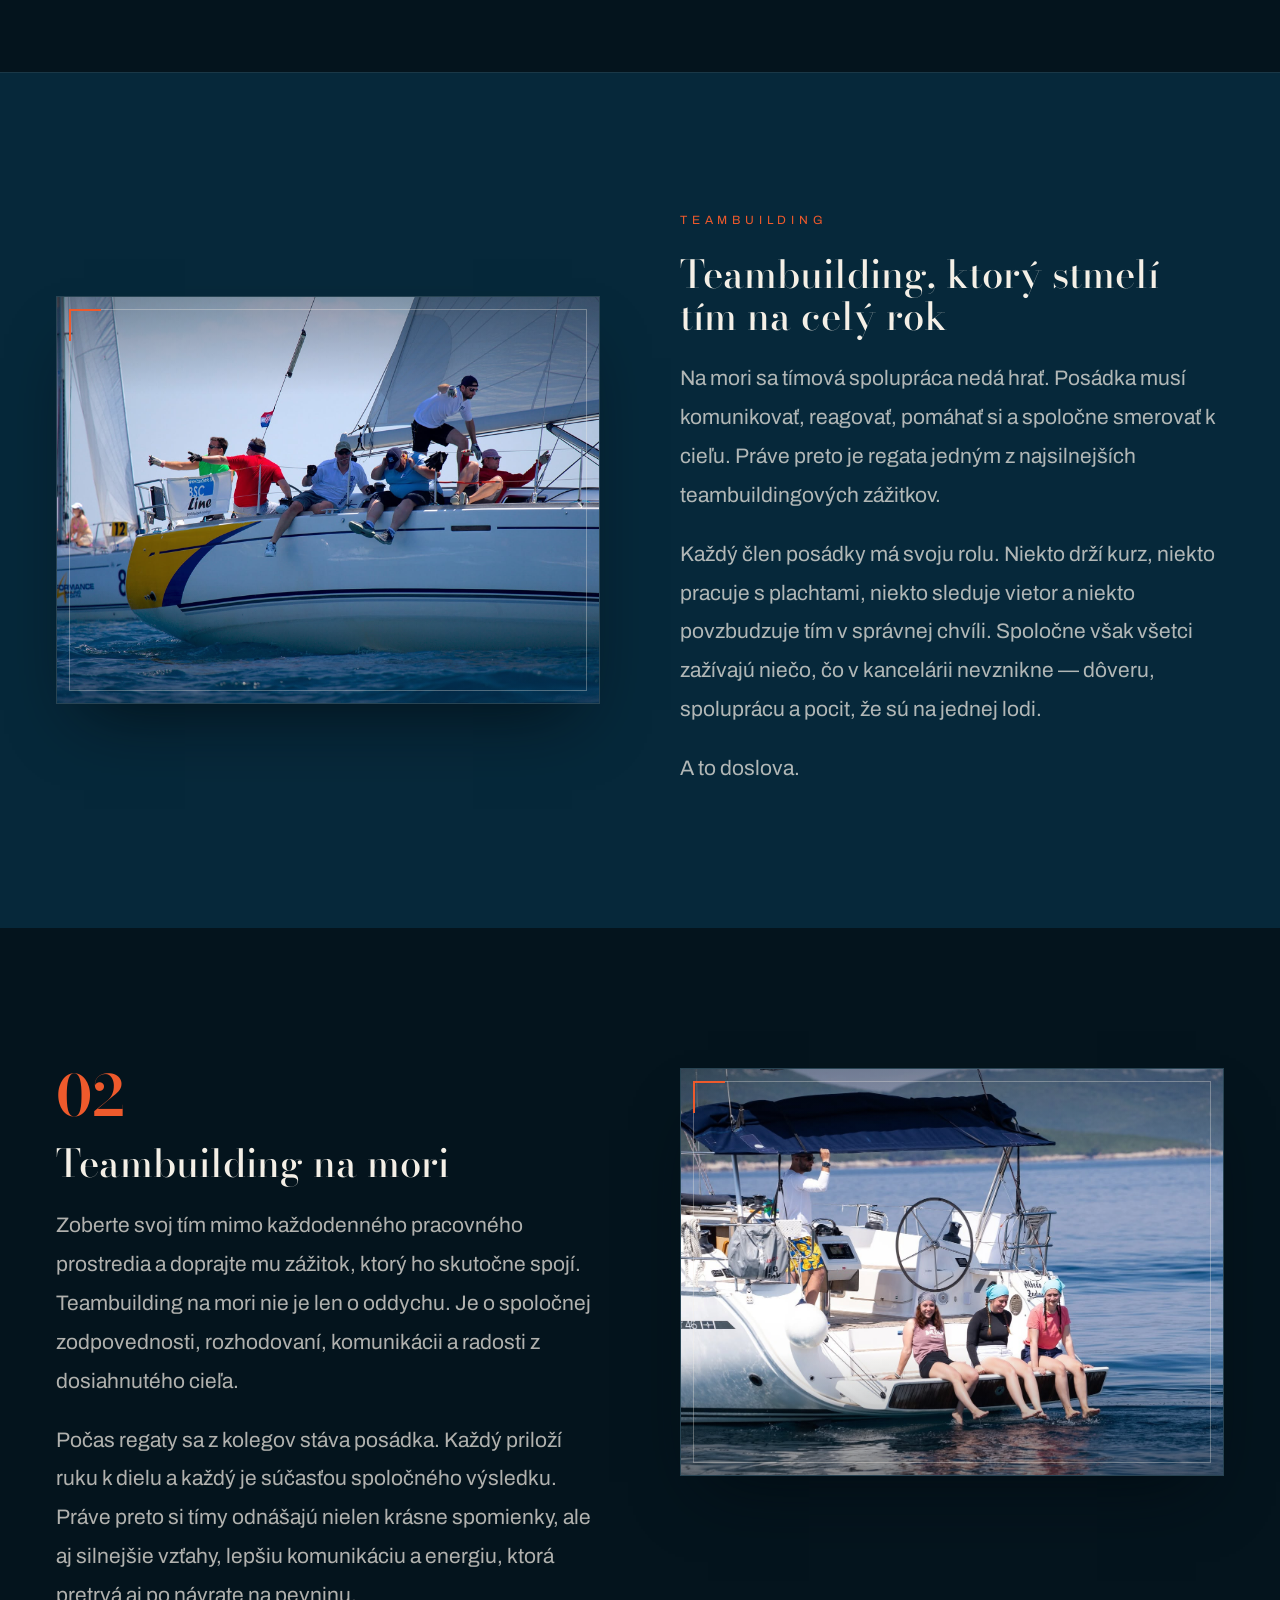
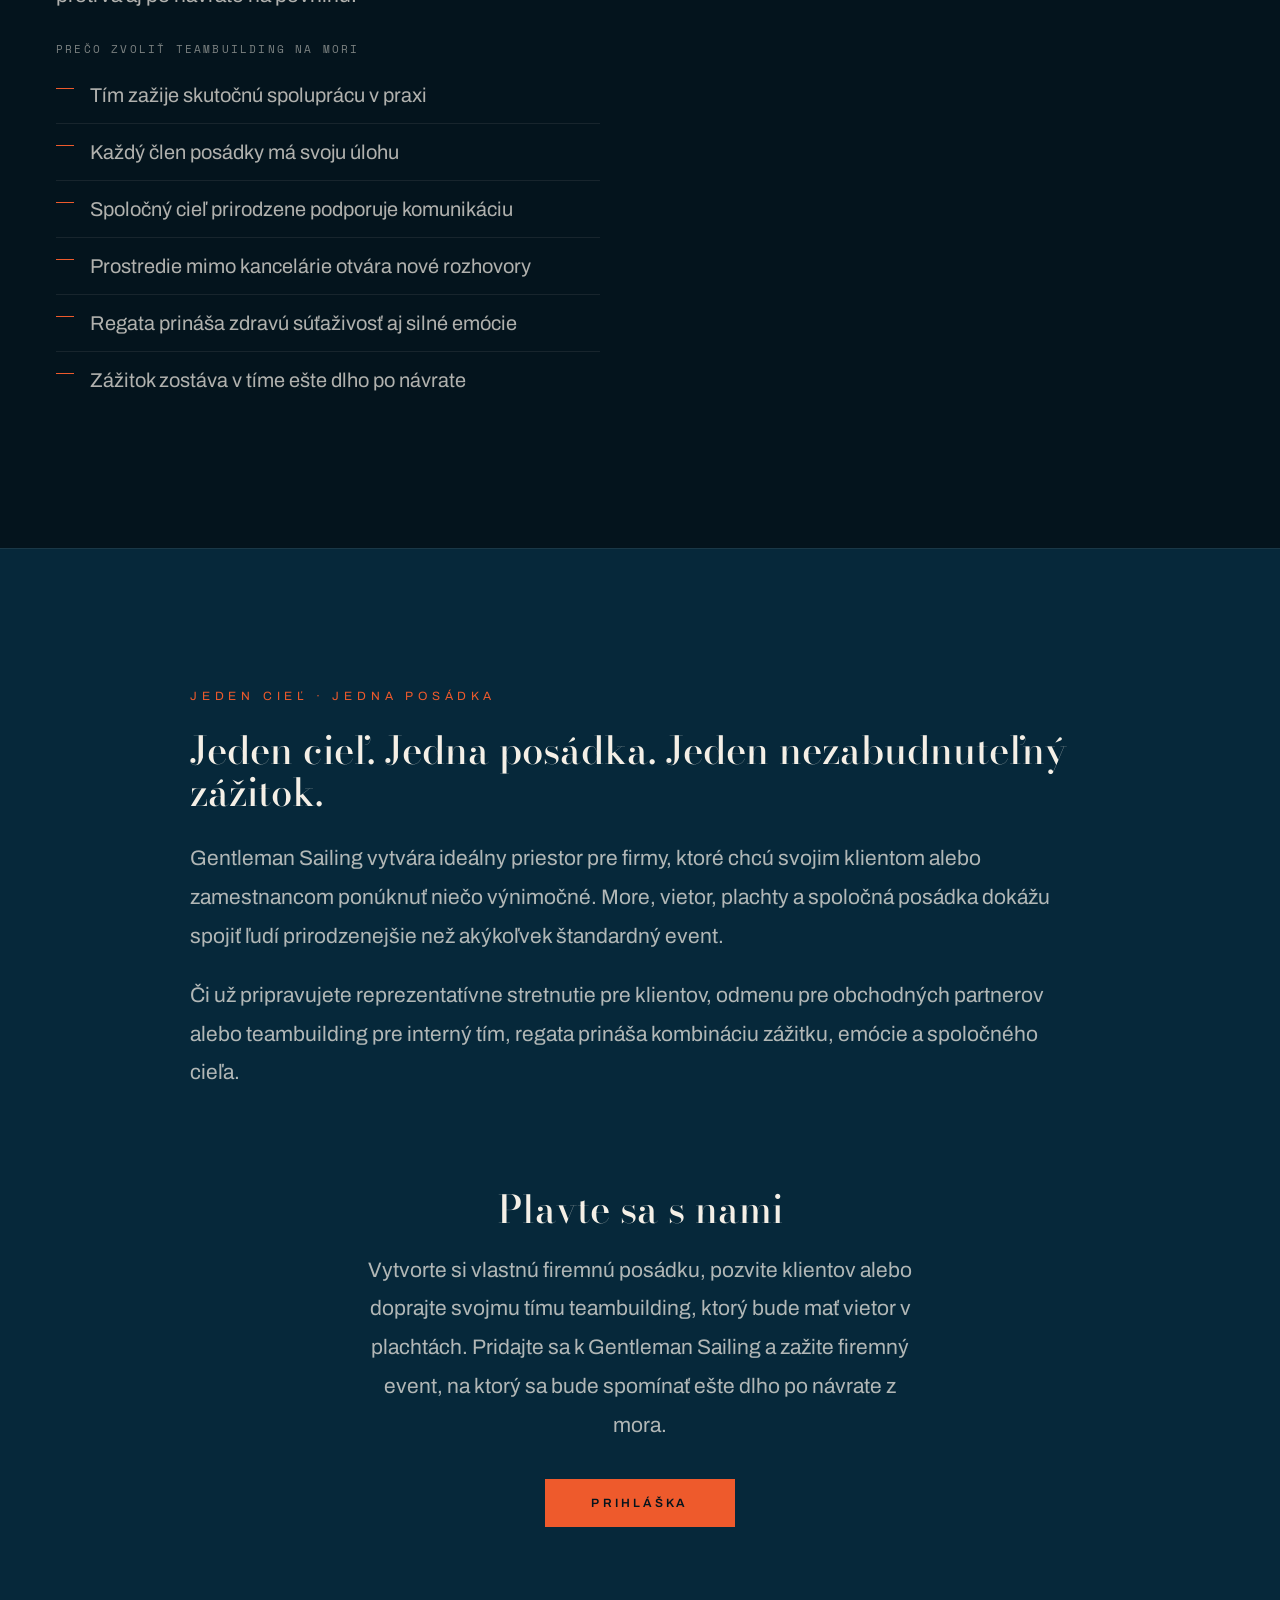
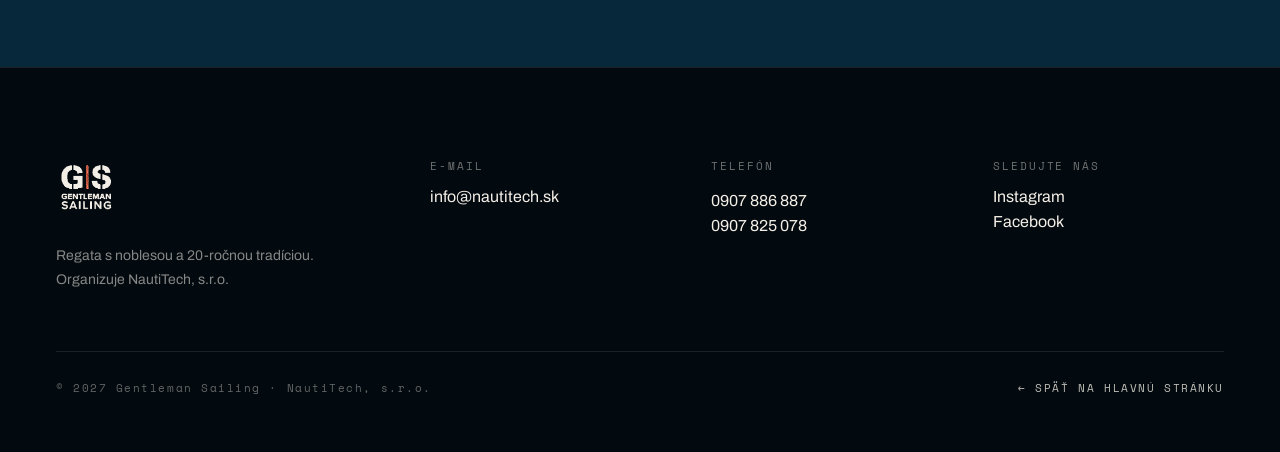
==== commit 0eb76797: "content: remove boat-branding bullet from eventy page Co-Authored-By: Claude Fable 5 <noreply@anthro" ====
--- a/eventy.html
+++ b/eventy.html
@@ -101,7 +101,6 @@
           <li data-i18n="e_01_l2">Spoločná plavba v krásnom prostredí Chorvátska</li>
           <li data-i18n="e_01_l3">Vyhodnotenie regaty a odovzdávanie trofejí</li>
           <li data-i18n="e_01_l4">Priestor na networking a neformálne rozhovory</li>
-          <li data-i18n="e_01_l5">Možnosť označenia lodí firemnými logami</li>
           <li data-i18n="e_01_l6">Zážitok, ktorý prirodzene posilňuje vzťahy s klientmi aj partnermi</li>
         </ul>
       </div>
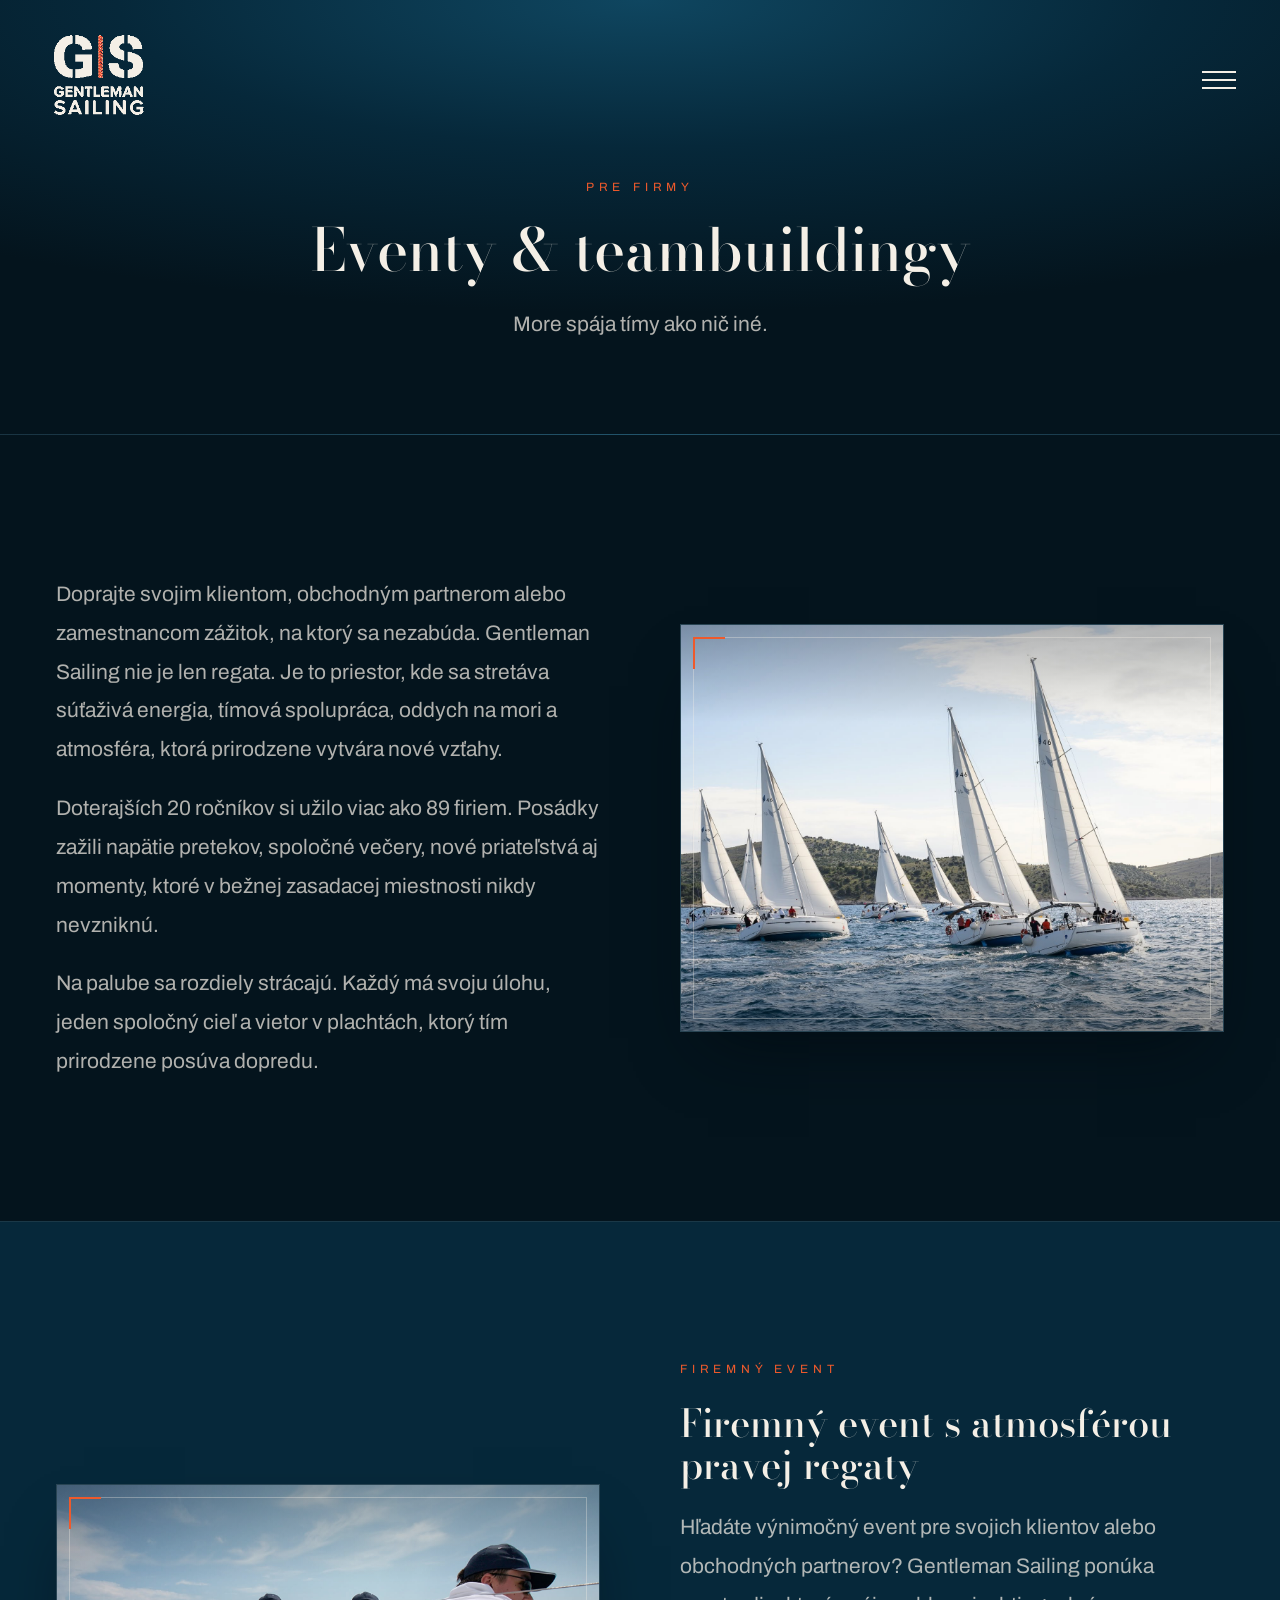
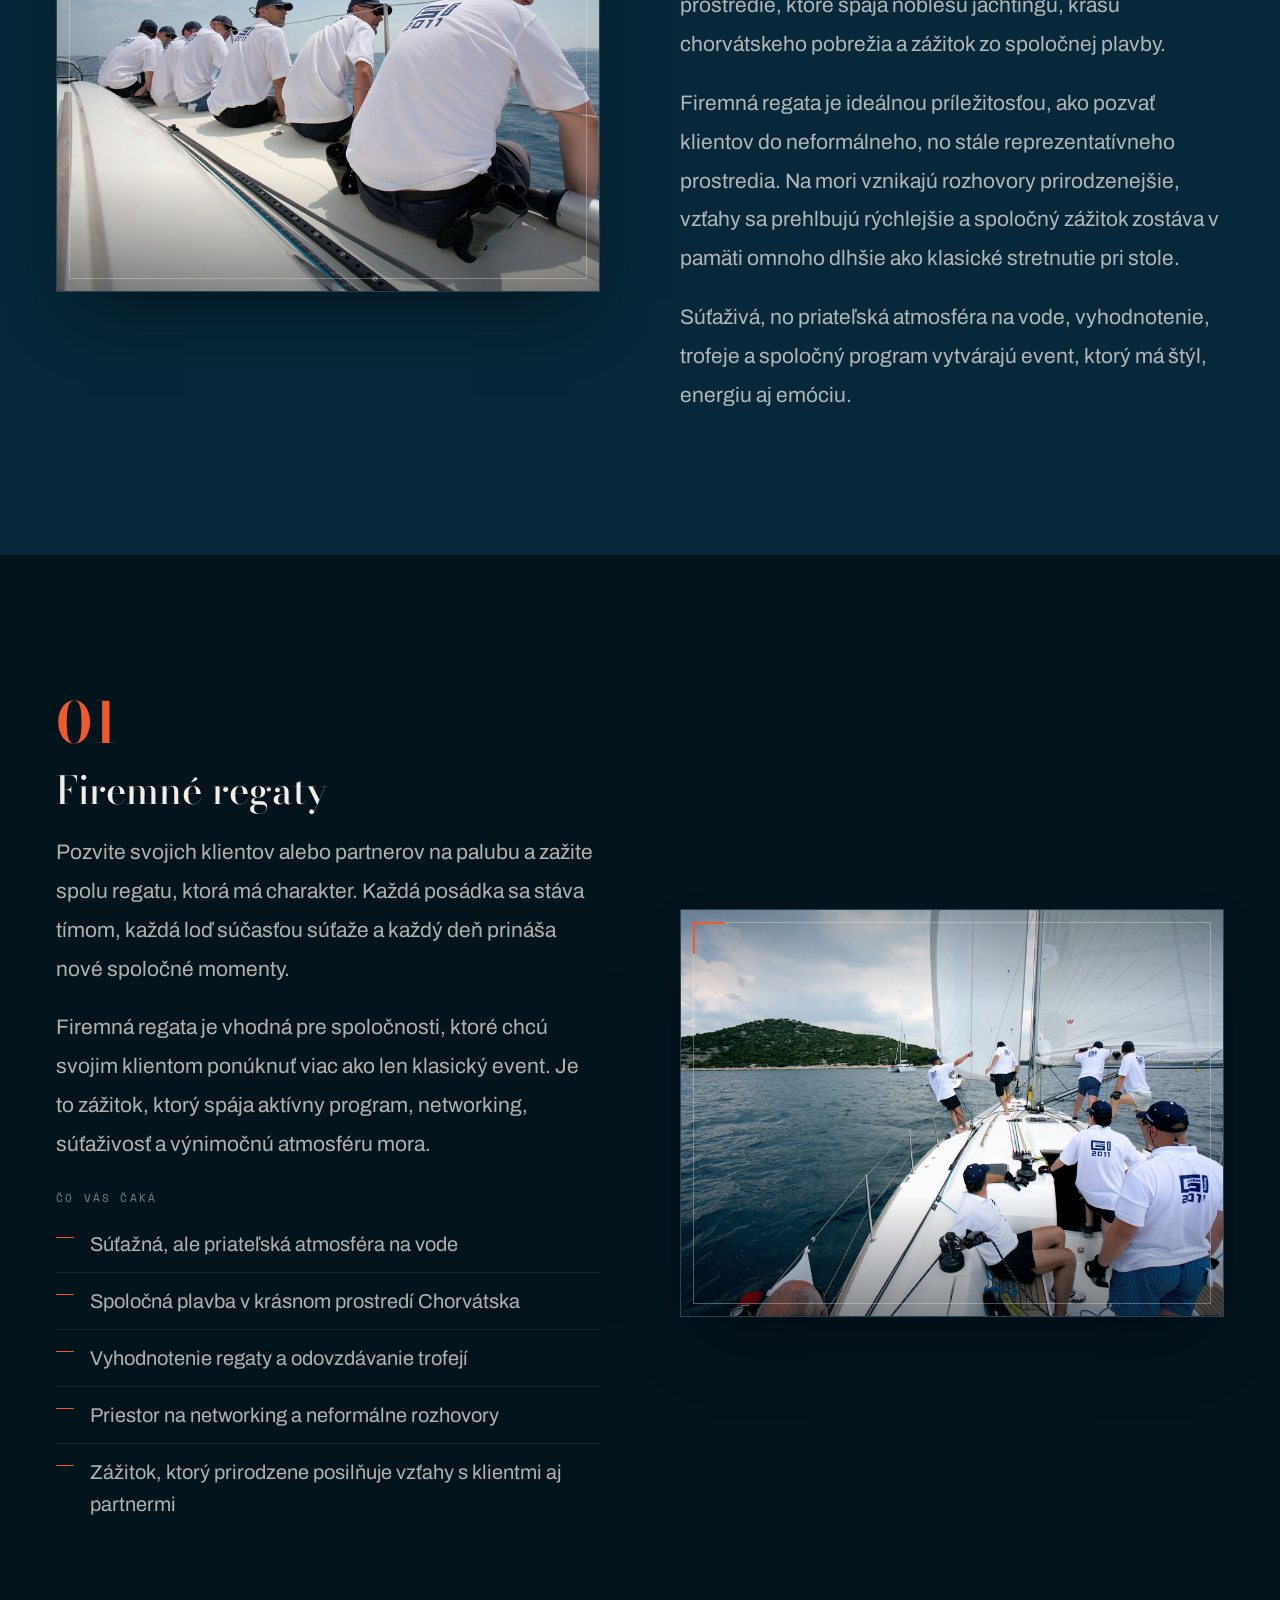
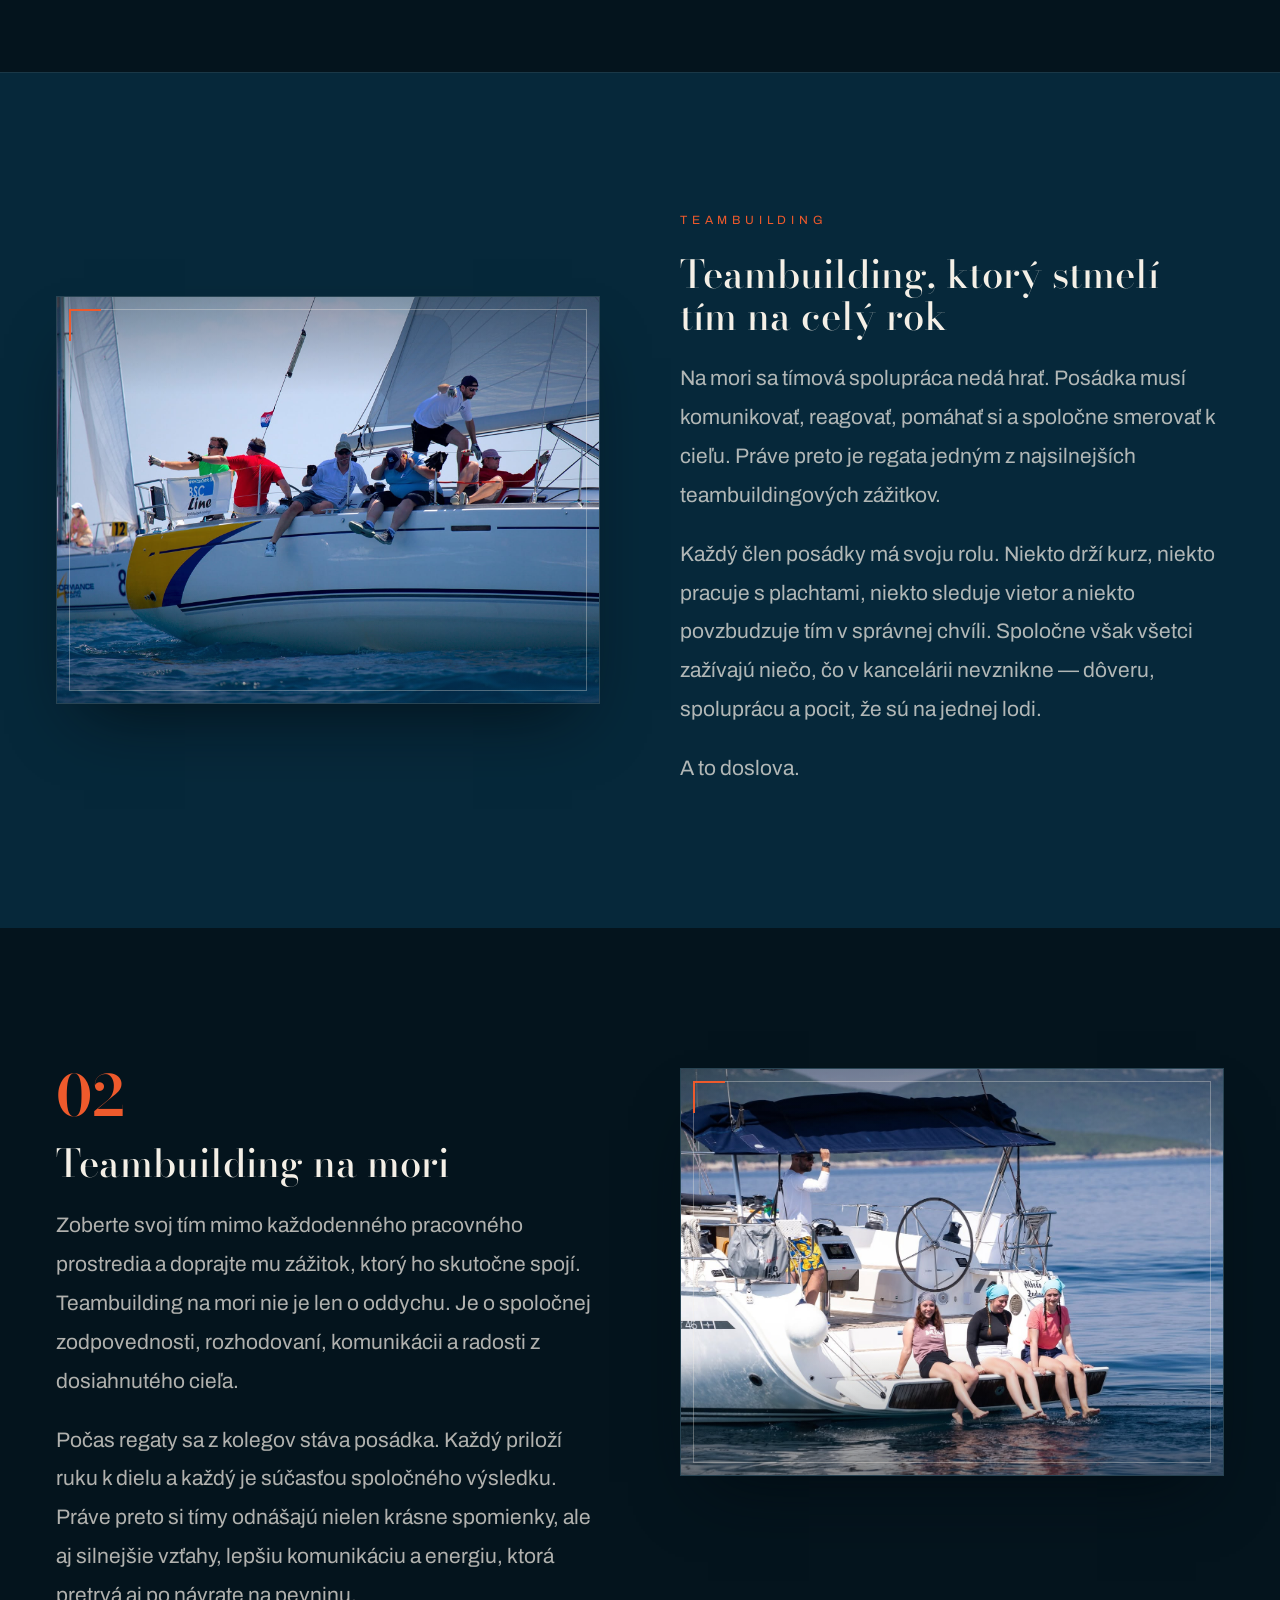
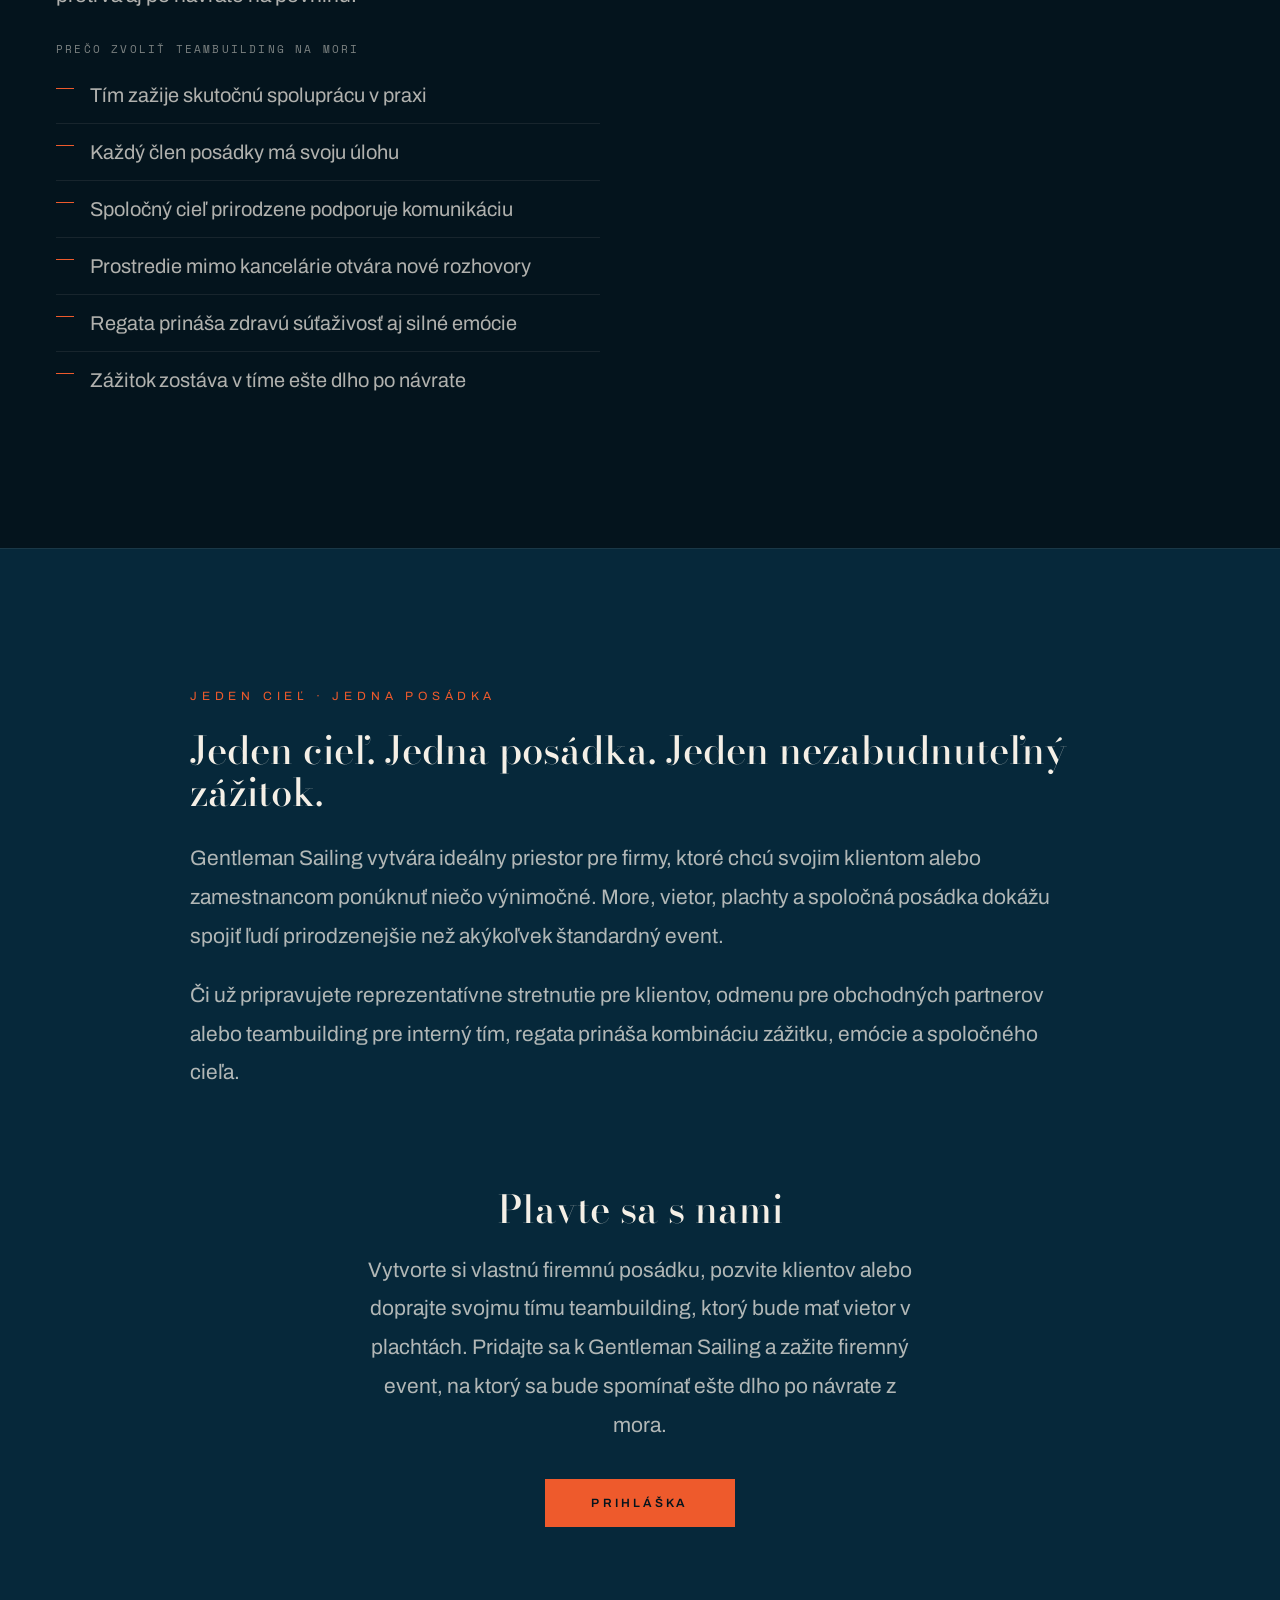
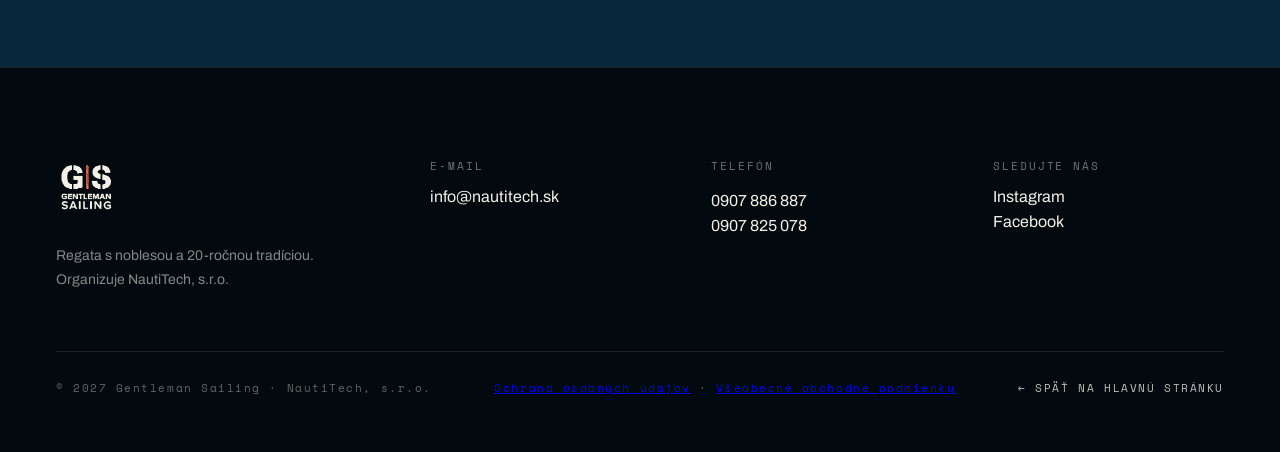
==== commit f90034c3: "feat: privacy policy (GDPR) and terms & conditions (VOP) pages - gdpr.html: full privacy policy (14 " ====
--- a/eventy.html
+++ b/eventy.html
@@ -192,6 +192,7 @@
     </div>
     <div class="footer__bottom">
       <span>© 2027 Gentleman Sailing · NautiTech, s.r.o.</span>
+      <span><a href="gdpr.html" class="navlink" data-i18n="foot_gdpr">Ochrana osobných údajov</a> · <a href="vop.html" class="navlink" data-i18n="foot_vop">Všeobecné obchodné podmienky</a></span>
       <span><a href="index.html" class="back-link" data-i18n="back">← Späť na hlavnú stránku</a></span>
     </div>
   </footer>
--- a/styles.css
+++ b/styles.css
@@ -297,7 +297,7 @@
    ========================================================================== */
 .events__intro { max-width: 680px; }
 .events__grid {
-  display: grid; grid-template-columns: repeat(3, 1fr); gap: 0;
+  display: grid; grid-template-columns: repeat(2, 1fr); gap: 0;
   border-top: 1px solid var(--hair-16);
 }
 .event-card { padding: 40px 36px; border-right: 1px solid var(--hair-12); }
@@ -695,6 +695,8 @@
   line-height: 1; margin-bottom: 18px;
 }
 .article p { font-size: 21px; line-height: 1.85; color: var(--cream-72); margin: 0 0 20px; }
+.article h4 { font-family: var(--serif); font-weight: 500; font-size: 23px; color: var(--cream); margin: 36px 0 14px; }
+.article strong { color: var(--cream); }
 .article p:last-child { margin-bottom: 0; }
 .block { margin-bottom: 80px; }
 .block:last-child { margin-bottom: 0; }
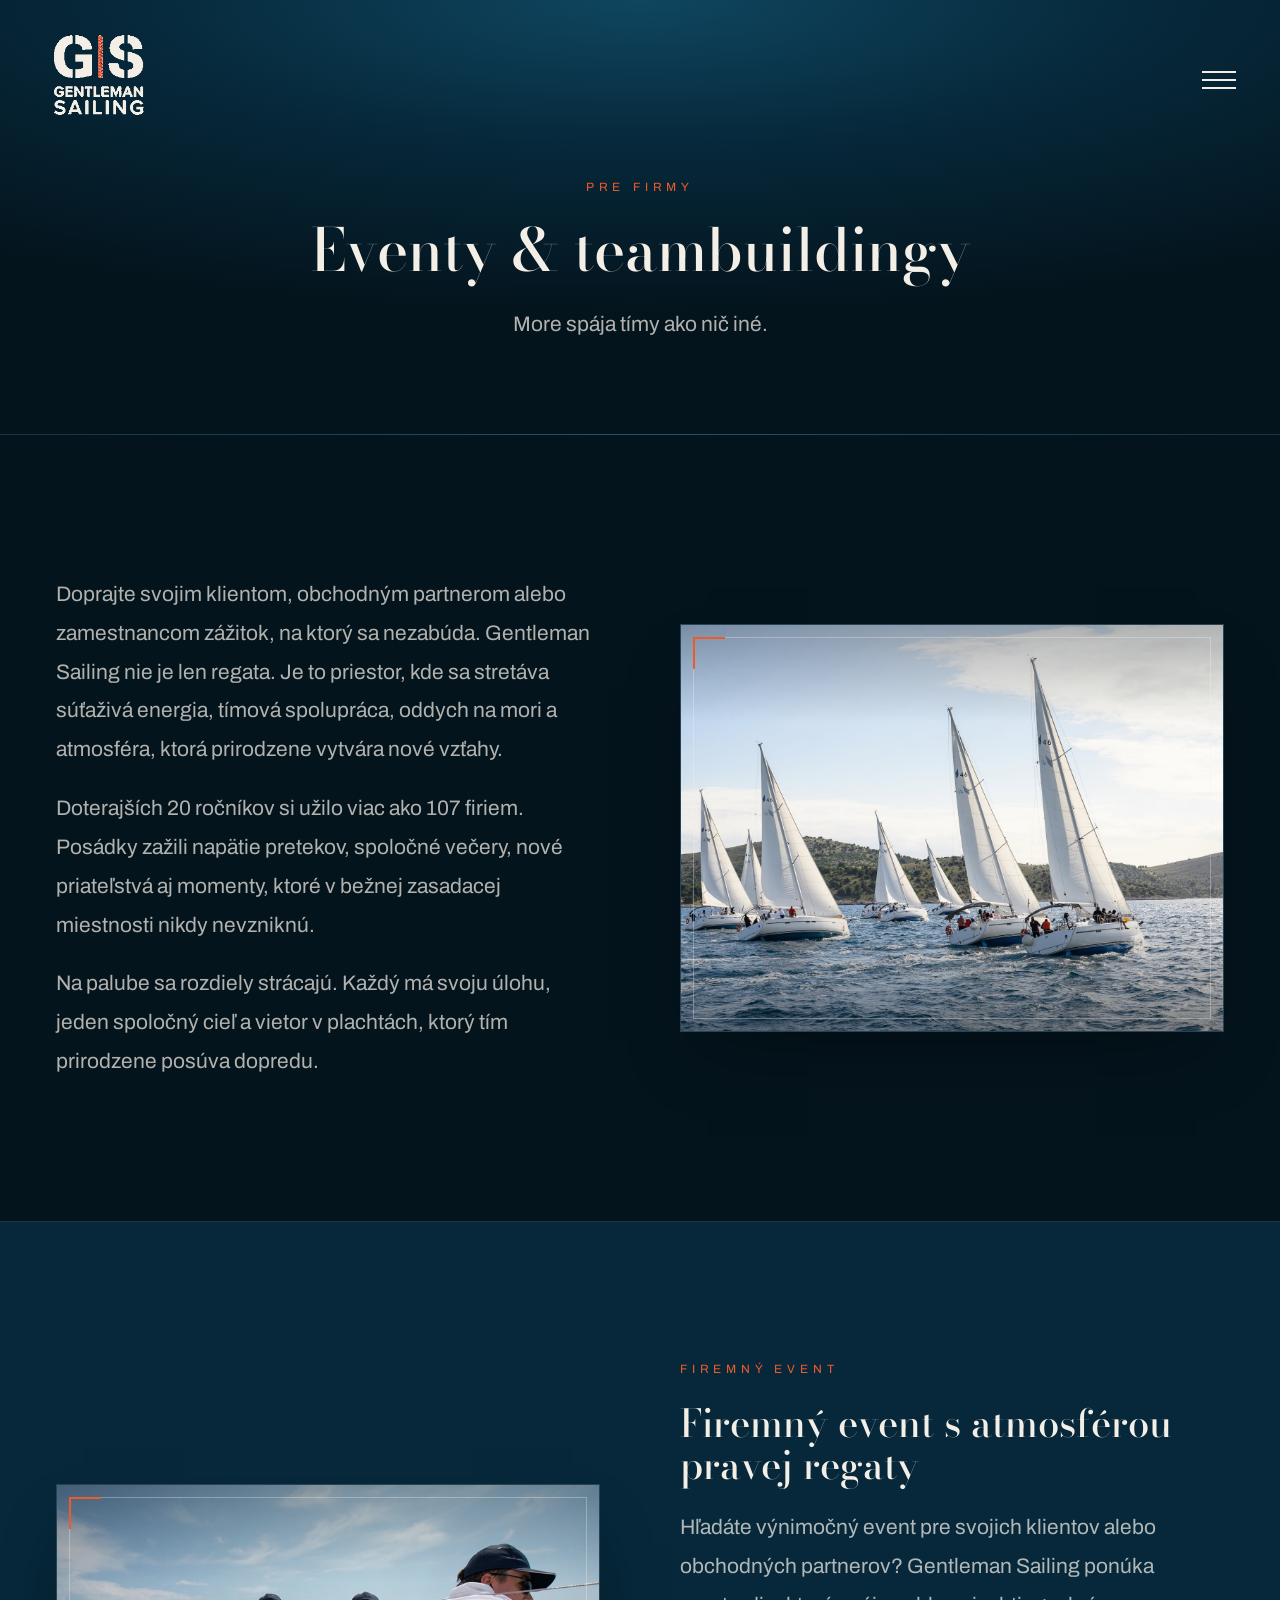
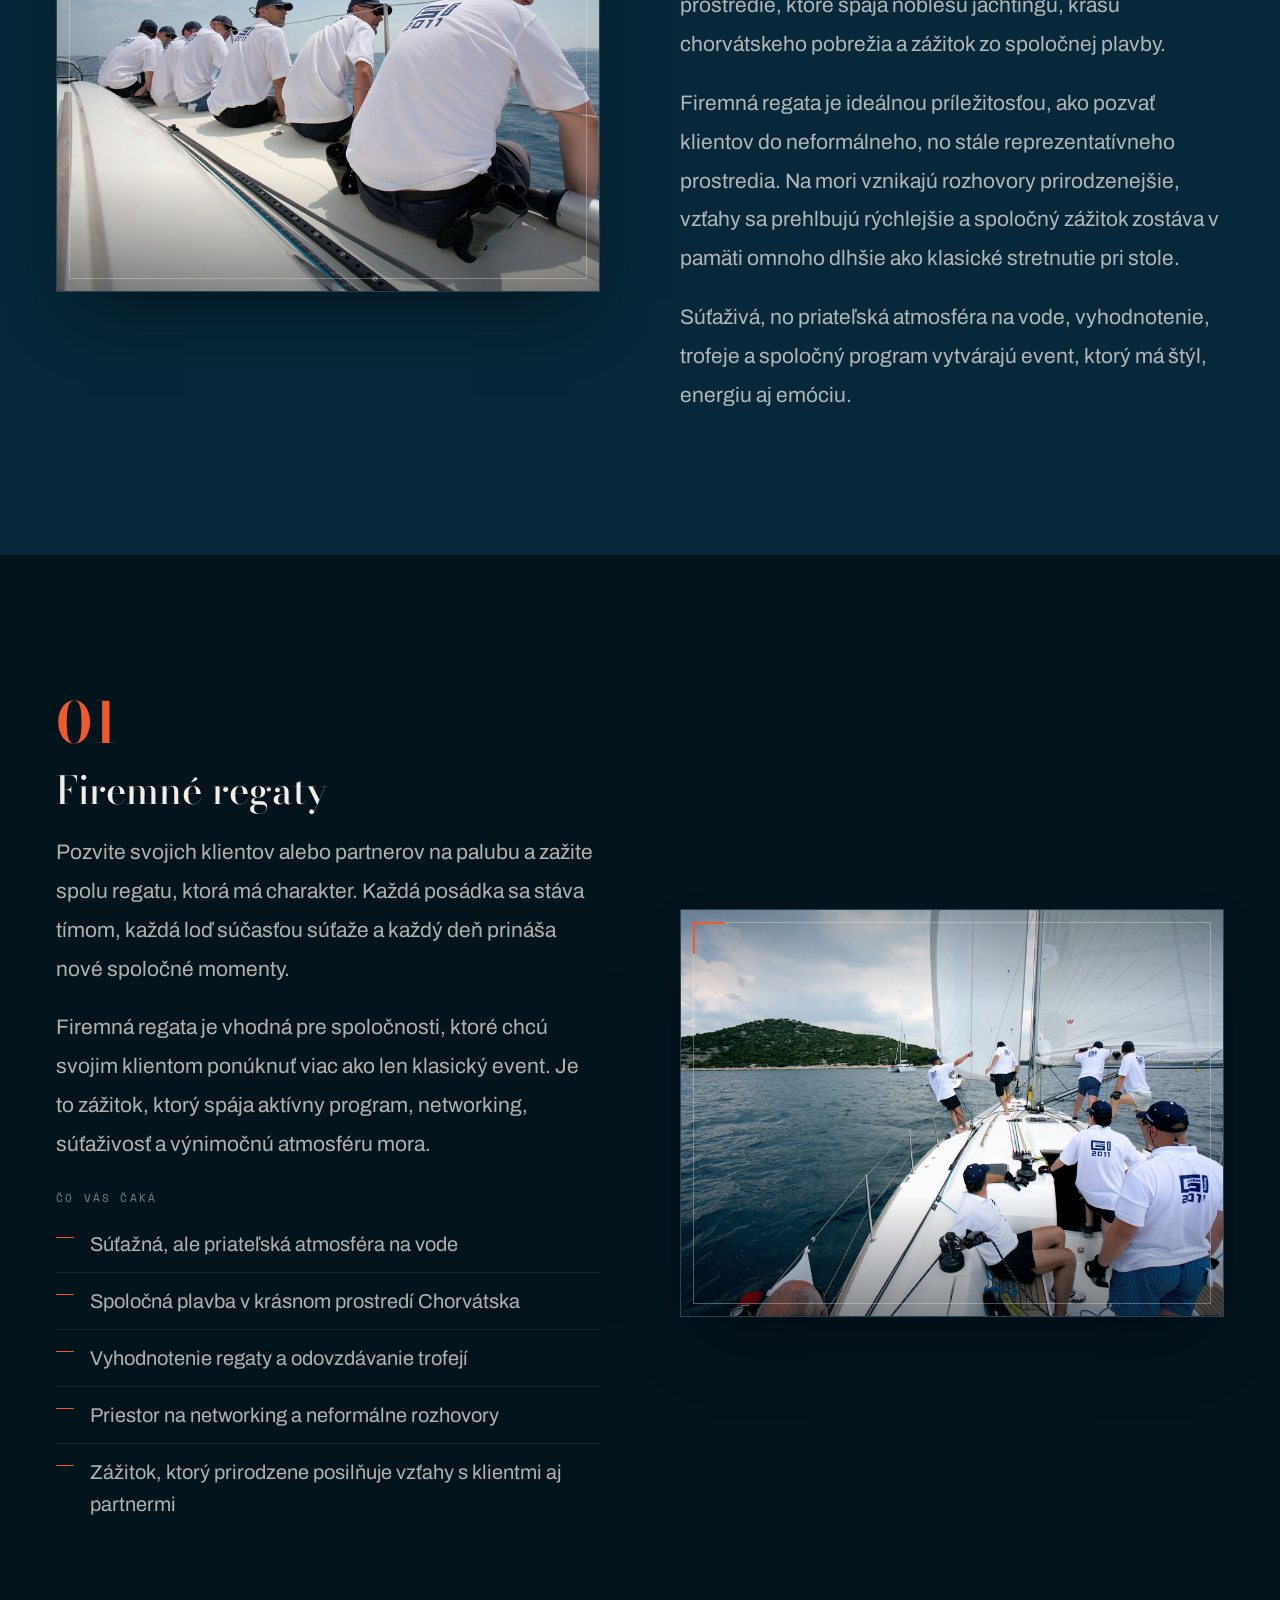
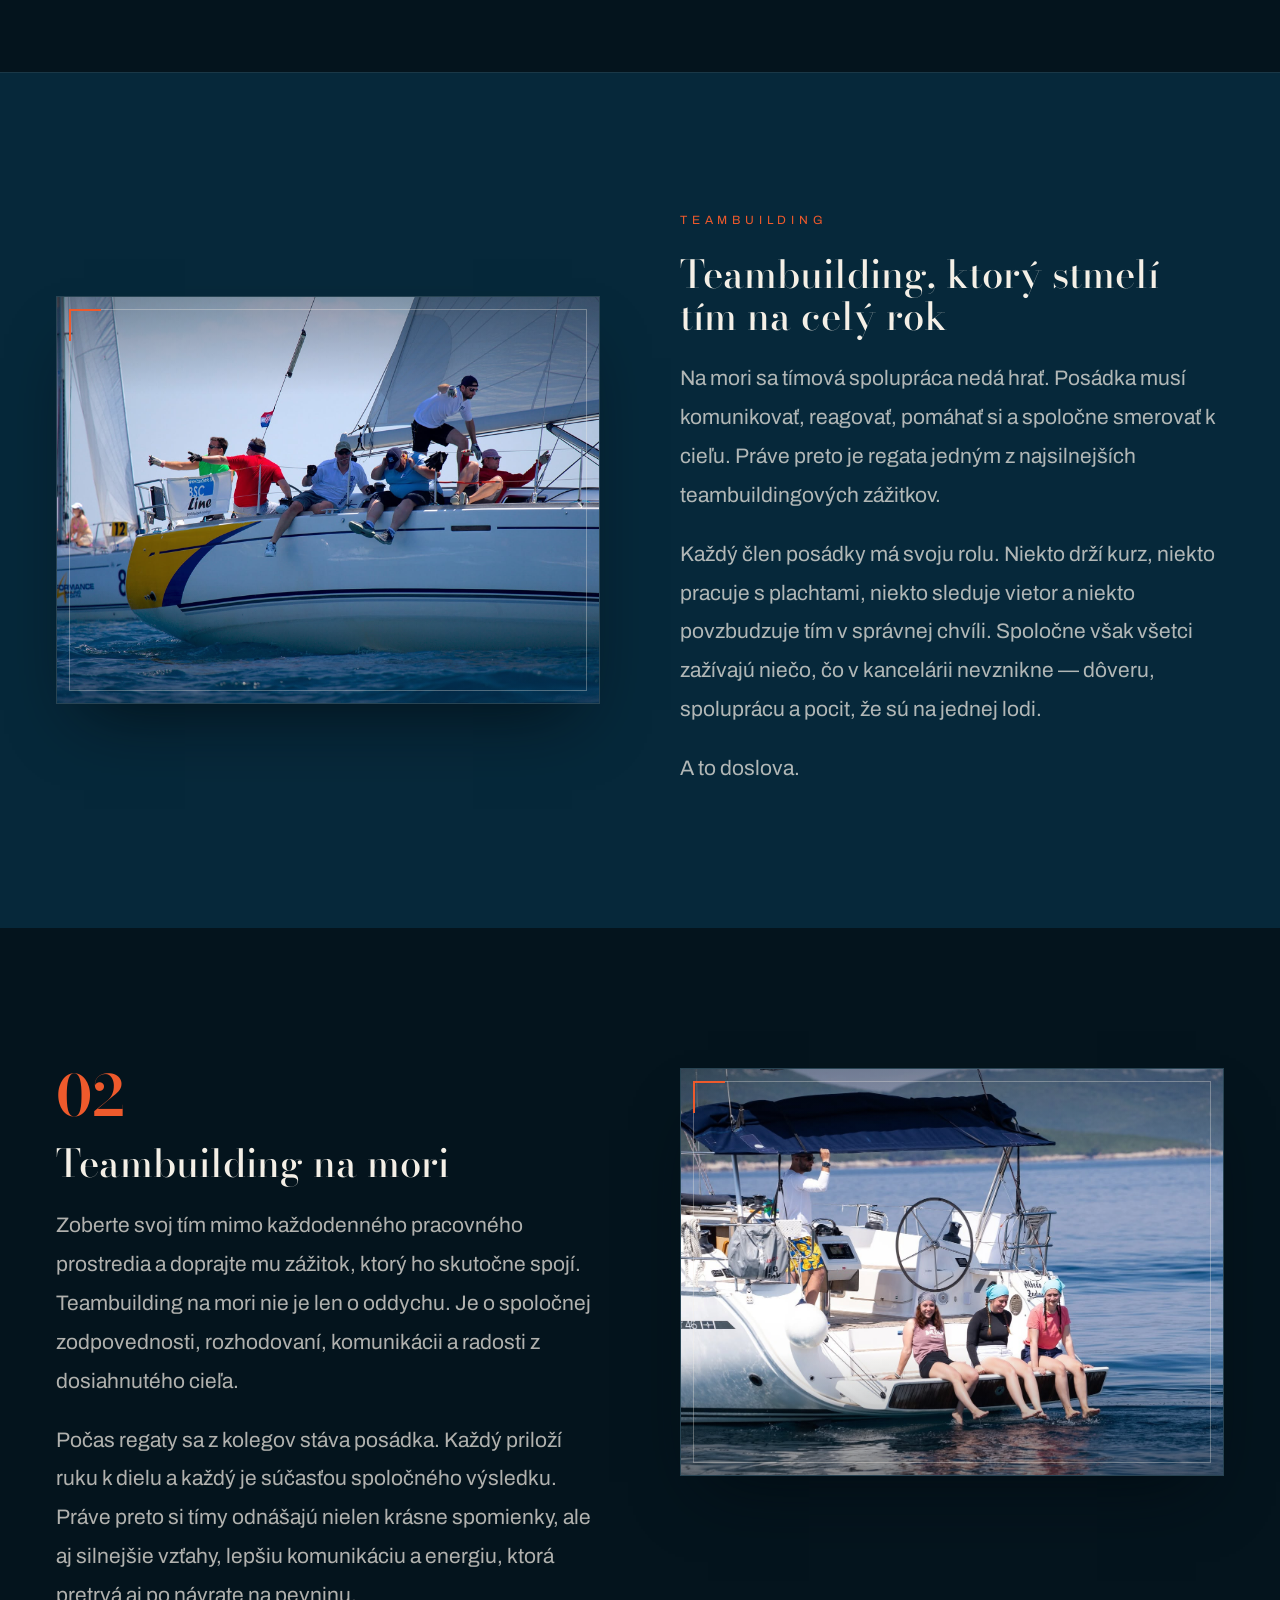
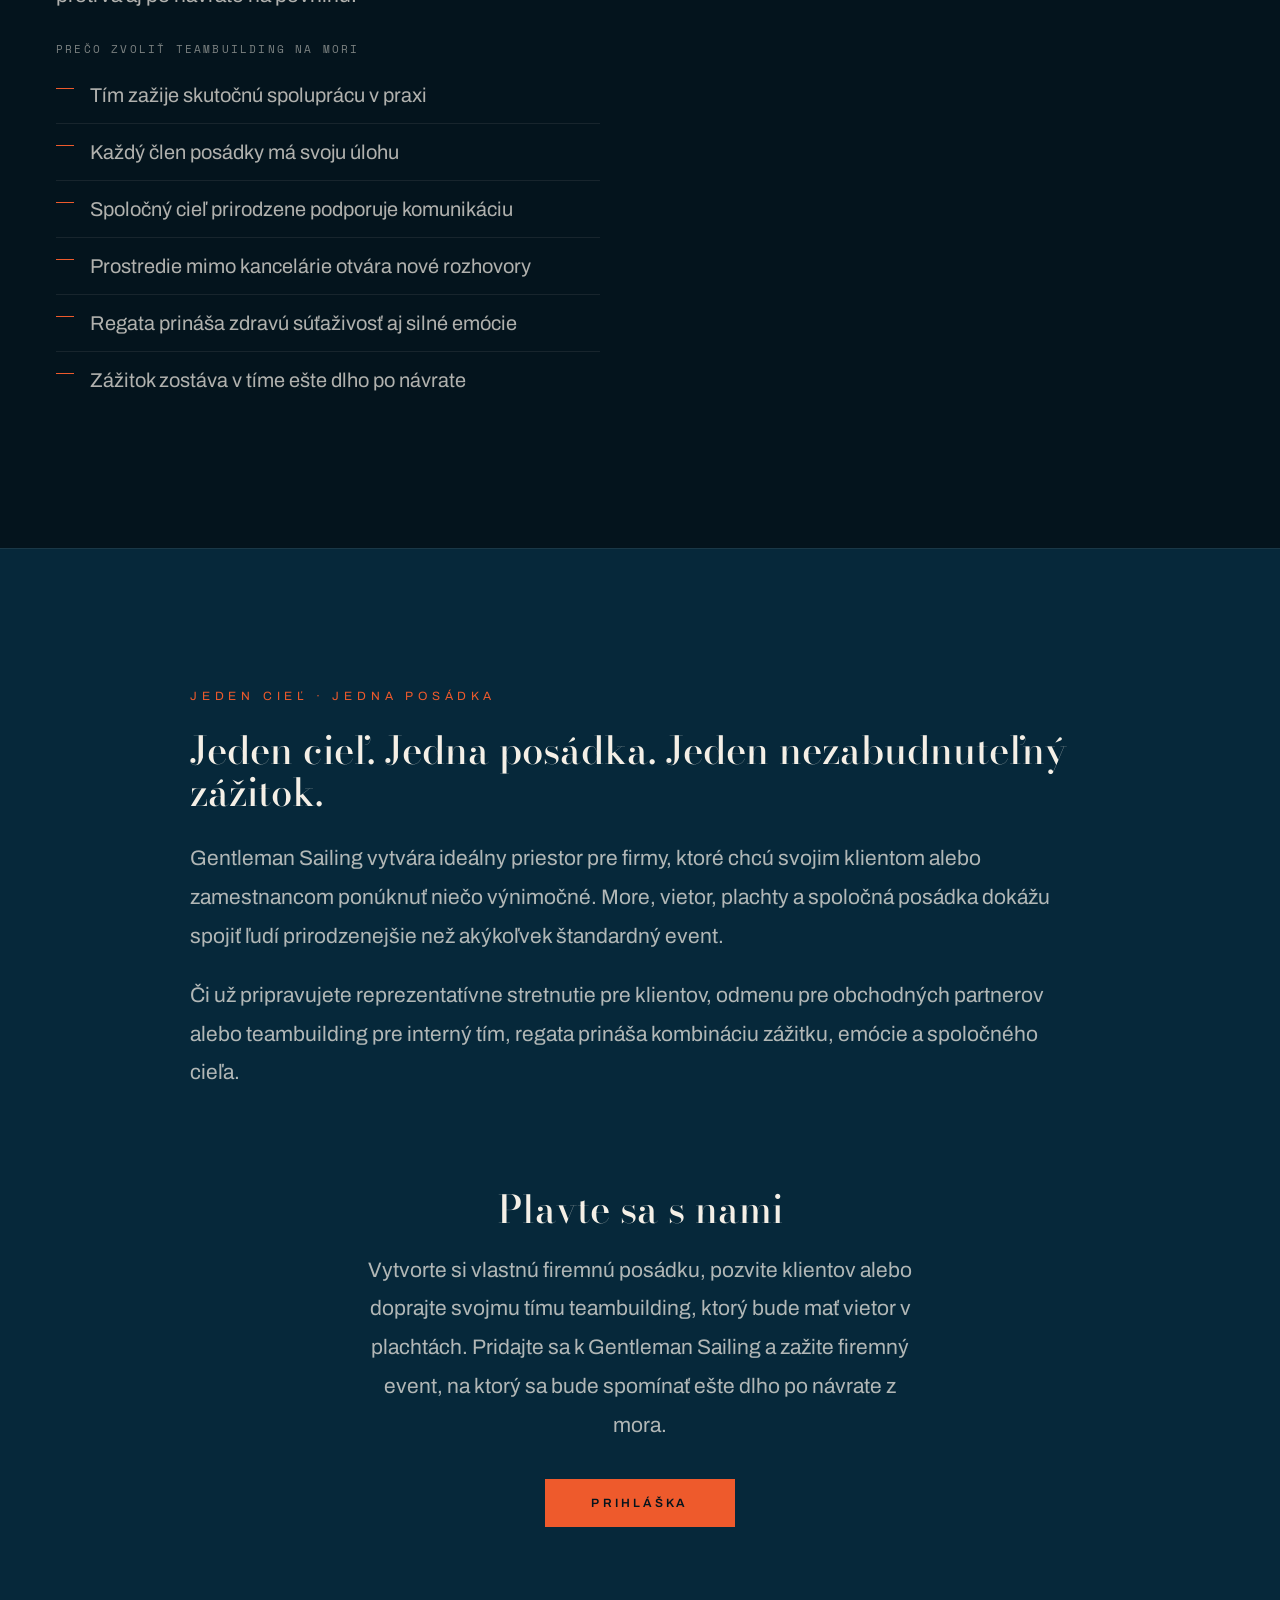
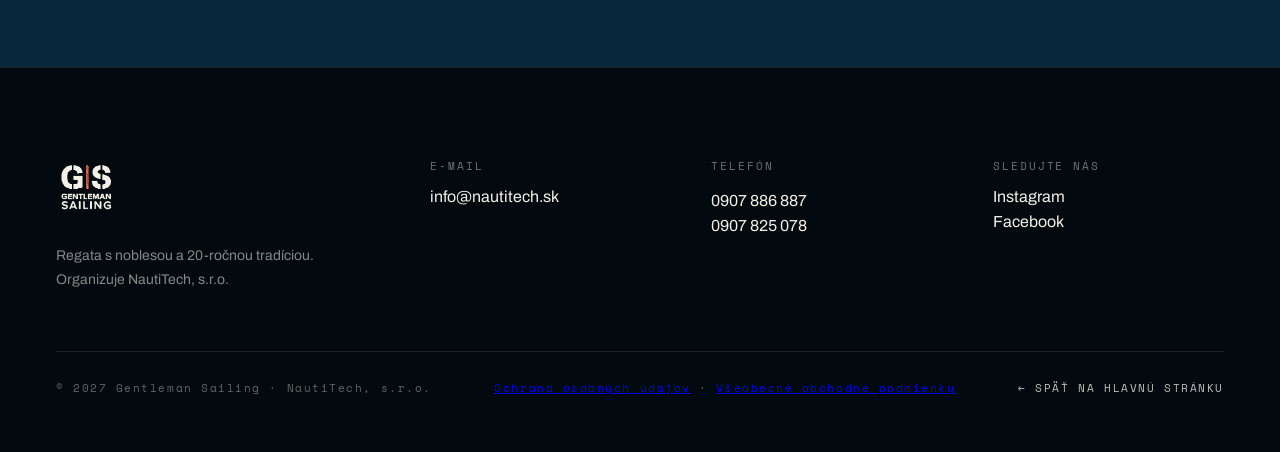
==== commit b0046bd5: "content: 'more than 107 companies' in events sentence (homepage + eventy) Co-Authored-By: Claude Opu" ====
--- a/eventy.html
+++ b/eventy.html
@@ -60,7 +60,7 @@
       </div>
       <div class="block">
         <p class="article-lead" data-i18n="e_p1">Doprajte svojim klientom, obchodným partnerom alebo zamestnancom zážitok, na ktorý sa nezabúda. Gentleman Sailing nie je len regata. Je to priestor, kde sa stretáva súťaživá energia, tímová spolupráca, oddych na mori a atmosféra, ktorá prirodzene vytvára nové vzťahy.</p>
-        <p data-i18n="e_p2">Doterajších 20 ročníkov si užilo viac ako 89 firiem. Posádky zažili napätie pretekov, spoločné večery, nové priateľstvá aj momenty, ktoré v bežnej zasadacej miestnosti nikdy nevzniknú.</p>
+        <p data-i18n="e_p2">Doterajších 20 ročníkov si užilo viac ako 107 firiem. Posádky zažili napätie pretekov, spoločné večery, nové priateľstvá aj momenty, ktoré v bežnej zasadacej miestnosti nikdy nevzniknú.</p>
         <p data-i18n="e_p3">Na palube sa rozdiely strácajú. Každý má svoju úlohu, jeden spoločný cieľ a vietor v plachtách, ktorý tím prirodzene posúva dopredu.</p>
       </div>
     </div>
--- a/styles.css
+++ b/styles.css
@@ -45,7 +45,7 @@
 
 * { box-sizing: border-box; }
 
-html { scroll-behavior: smooth; }
+html { scroll-behavior: smooth; -webkit-text-size-adjust: 100%; }
 
 body {
   margin: 0;
@@ -110,14 +110,22 @@
   z-index: 50;
   display: flex; align-items: center; justify-content: space-between;
   padding: 22px 44px;
-  background: transparent;
   border-bottom: 1px solid rgba(244, 239, 230, 0);
-  transition: background .4s ease, padding .4s ease, border-color .4s ease;
-}
-.nav.is-scrolled {
+  transition: padding .4s ease, border-color .4s ease;
+}
+/* Scrolled backdrop lives on a pseudo-element: backdrop-filter on .nav itself
+   would become the containing block of the fixed mobile drawer and clip it
+   to the bar's height. */
+.nav::before {
+  content: ""; position: absolute; inset: 0; z-index: -1;
   background: rgba(2, 9, 15, .86);
   -webkit-backdrop-filter: blur(10px);
   backdrop-filter: blur(10px);
+  opacity: 0; transition: opacity .4s ease;
+  pointer-events: none;
+}
+.nav.is-scrolled::before { opacity: 1; }
+.nav.is-scrolled {
   padding: 14px 44px;
   border-bottom-color: var(--hair-10);
 }
@@ -177,7 +185,7 @@
 /* ==========================================================================
    Hero
    ========================================================================== */
-.hero { position: relative; height: 100vh; min-height: 760px; overflow: hidden; }
+.hero { position: relative; height: 100vh; height: 100svh; min-height: 760px; overflow: hidden; }
 
 .hero__backdrop { position: absolute; inset: 0; animation: gs-kenburns 30s ease-in-out infinite; }
 .hero__gradient {
@@ -497,6 +505,8 @@
 .choice__opt:hover { border-color: var(--accent); }
 .choice__opt input { position: absolute; opacity: 0; pointer-events: none; }
 .choice__opt:has(input:checked) { border-color: var(--accent); background: rgba(238, 90, 44, .06); }
+/* fallback for browsers without :has() — must stay a separate rule */
+body .choice__opt.is-checked { border-color: var(--accent); background: rgba(238, 90, 44, .06); }
 .choice__name { font-family: var(--serif); font-size: 22px; color: var(--cream); margin-bottom: 6px; }
 .choice__price { font-family: var(--mono); font-size: 13px; letter-spacing: .08em; color: var(--accent); }
 
@@ -515,8 +525,9 @@
   color: var(--cream-60); margin-bottom: 10px;
 }
 .field label .req { color: var(--accent); }
-.field input,
+.field input:not([type="radio"]):not([type="checkbox"]),
 .field textarea {
+  -webkit-appearance: none; appearance: none; border-radius: 0;
   background: transparent; border: none; border-bottom: 1px solid var(--hair-24);
   outline: none; padding: 12px 2px; color: var(--cream);
   font-family: var(--sans); font-size: 16px; transition: border-color .3s ease;
@@ -638,6 +649,7 @@
    Content pages (info.html, eventy.html)
    ========================================================================== */
 .article { max-width: 900px; margin: 0 auto; }
+.split + .article { margin-top: 80px; }
 
 /* Photo beside text (subpage splits) */
 .split p { font-size: 21px; line-height: 1.85; color: var(--cream-72); margin: 0 0 20px; }
@@ -701,6 +713,12 @@
 .block { margin-bottom: 80px; }
 .block:last-child { margin-bottom: 0; }
 
+/* Čo zažijete — justified paragraphs; text-only chapters centred on the page */
+.page-zazijete .article .block > p:not(.pullquote),
+.page-zazijete .split .block > p { text-align: justify; -webkit-hyphens: auto; hyphens: auto; }
+.page-zazijete .article .block > .eyebrow,
+.page-zazijete .article .block > .h3-serif { text-align: center; }
+
 /* Accent tick / bullet list */
 .ticklist { list-style: none; margin: 8px 0 0; padding: 0; }
 .ticklist li {
@@ -798,6 +816,14 @@
 }
 @keyframes gs-drift { 0% { background-position: 0 0; } 100% { background-position: 1200px 0; } }
 @keyframes gs-glow { 0%, 100% { opacity: .3; } 50% { opacity: .65; } }
+
+/* Fallback for Safari < 15 (no aspect-ratio support): these boxes only hold
+   absolutely-positioned children, so give them height via padding-top. */
+@supports not (aspect-ratio: 1 / 1) {
+  .video-embed, .video-card { padding-top: 56.25%; }
+  .past-card { padding-top: 133.33%; }
+  .figure { padding-top: 75%; }
+}
 
 @media (prefers-reduced-motion: reduce) {
   .hero__backdrop, .hero__lines, .hero__glow { animation: none; }
@@ -824,9 +850,12 @@
     background: rgba(2, 9, 15, .97);
     -webkit-backdrop-filter: blur(12px); backdrop-filter: blur(12px);
     font-size: 15px;
-    transform: translateX(100%); transition: transform .4s ease;
+    transform: translateX(100%); visibility: hidden;
   }
-  .nav.is-open .nav__links { transform: translateX(0); }
+  /* slide animation only after first paint (nav-ready) — no drawer flash while loading */
+  .nav.nav-ready .nav__links { transition: transform .4s ease, visibility 0s linear .4s; }
+  .nav.is-open .nav__links { transform: translateX(0); visibility: visible; }
+  .nav.nav-ready.is-open .nav__links { transition: transform .4s ease, visibility 0s; }
   .nav__burger { display: block; z-index: 2; }
 }
 
@@ -853,6 +882,8 @@
 @media (max-width: 560px) {
   :root { --pad-x: 22px; }
   .section { padding: 84px var(--pad-x); }
+  .hero__content { padding: 0 22px; }
+  .hero__date { font-size: 13px; letter-spacing: .2em; }
   .countdown { gap: 20px; }
   .gallery__row { grid-template-columns: repeat(2, 1fr); }
   .past__grid { grid-template-columns: 1fr 1fr; gap: 14px; }
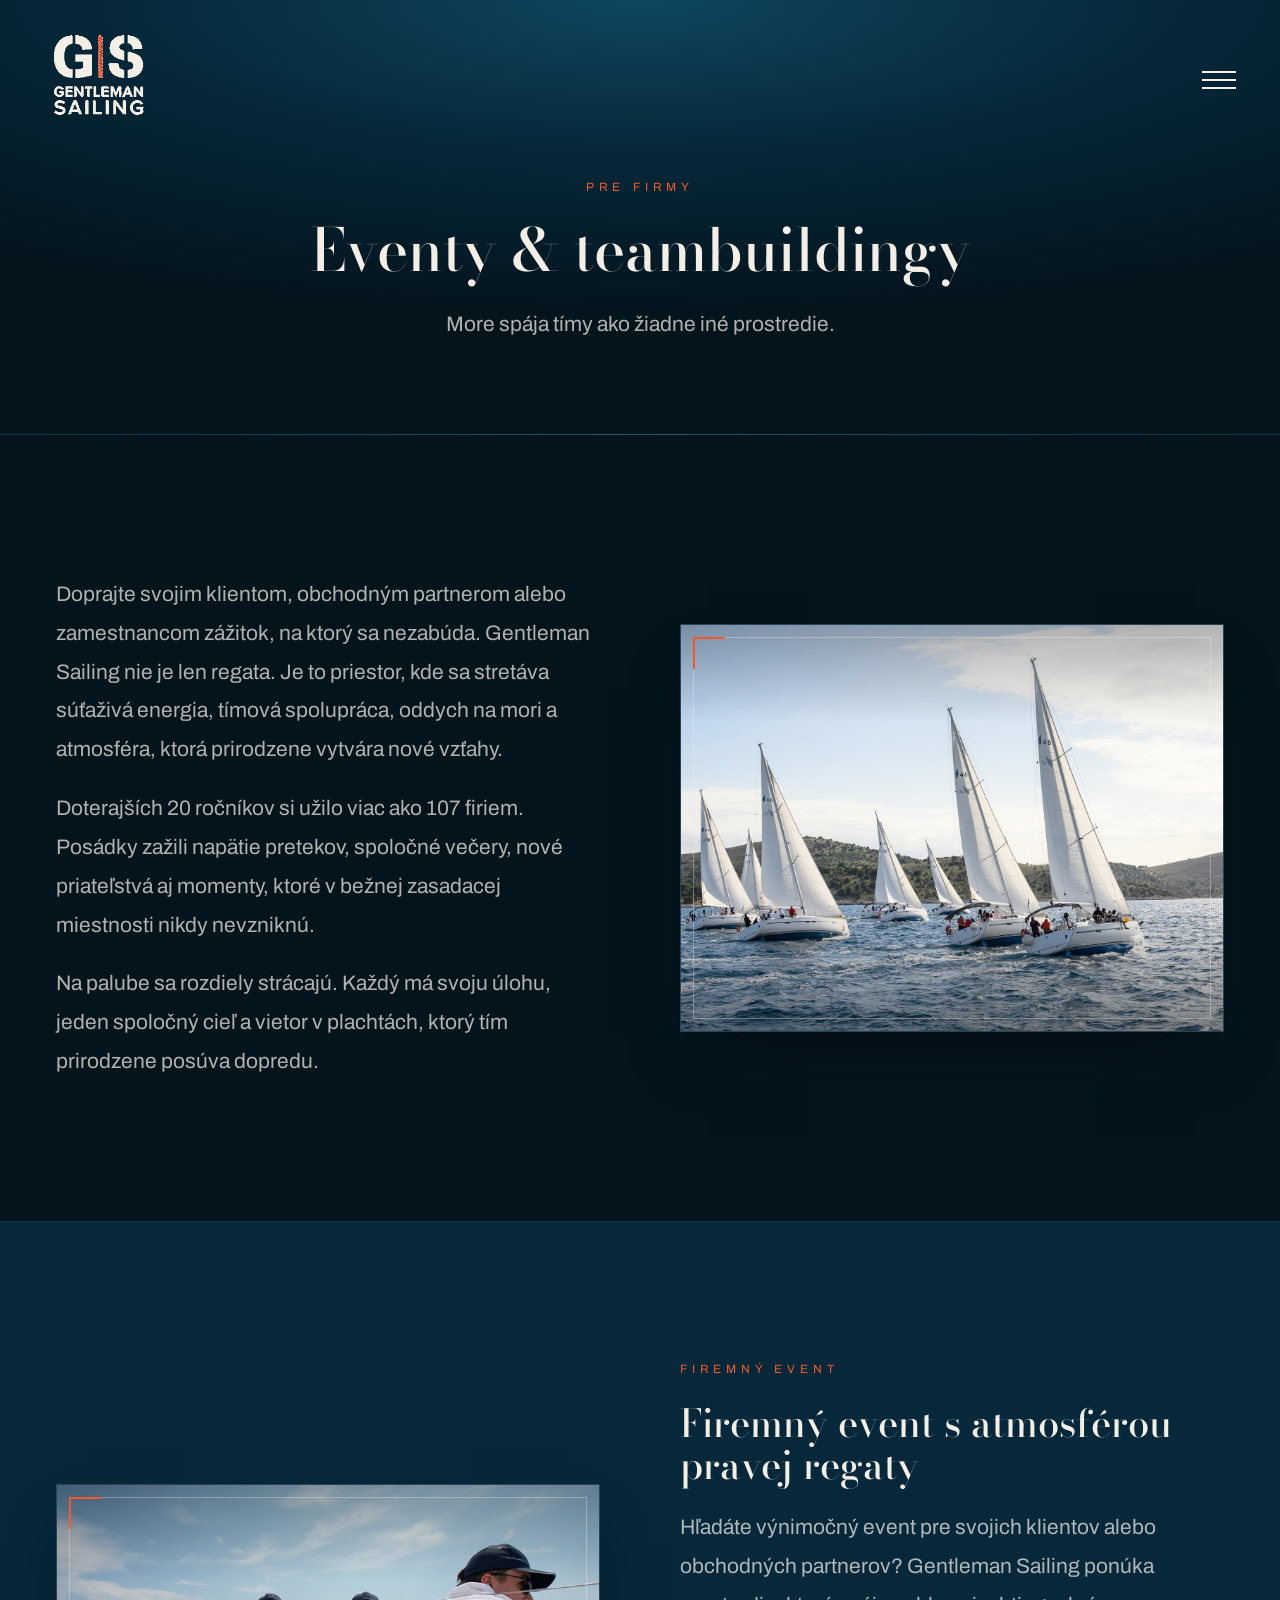
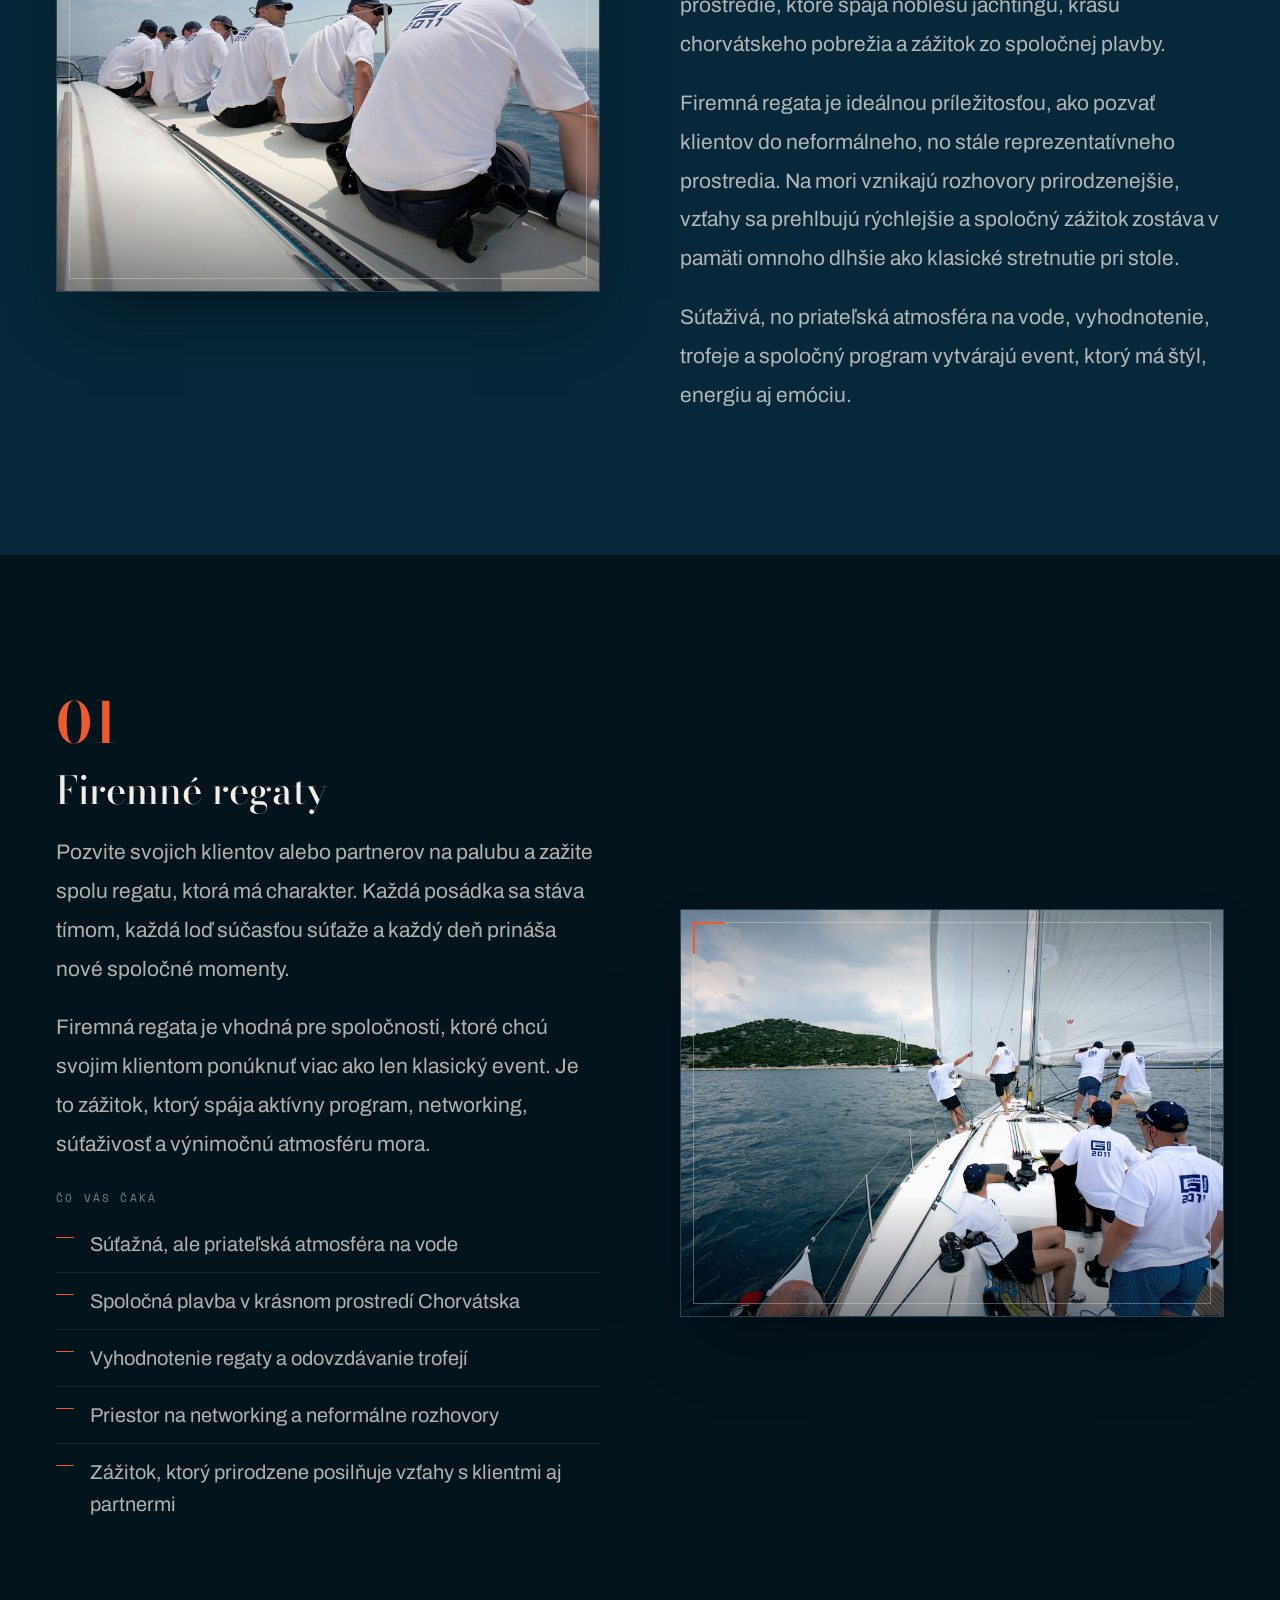
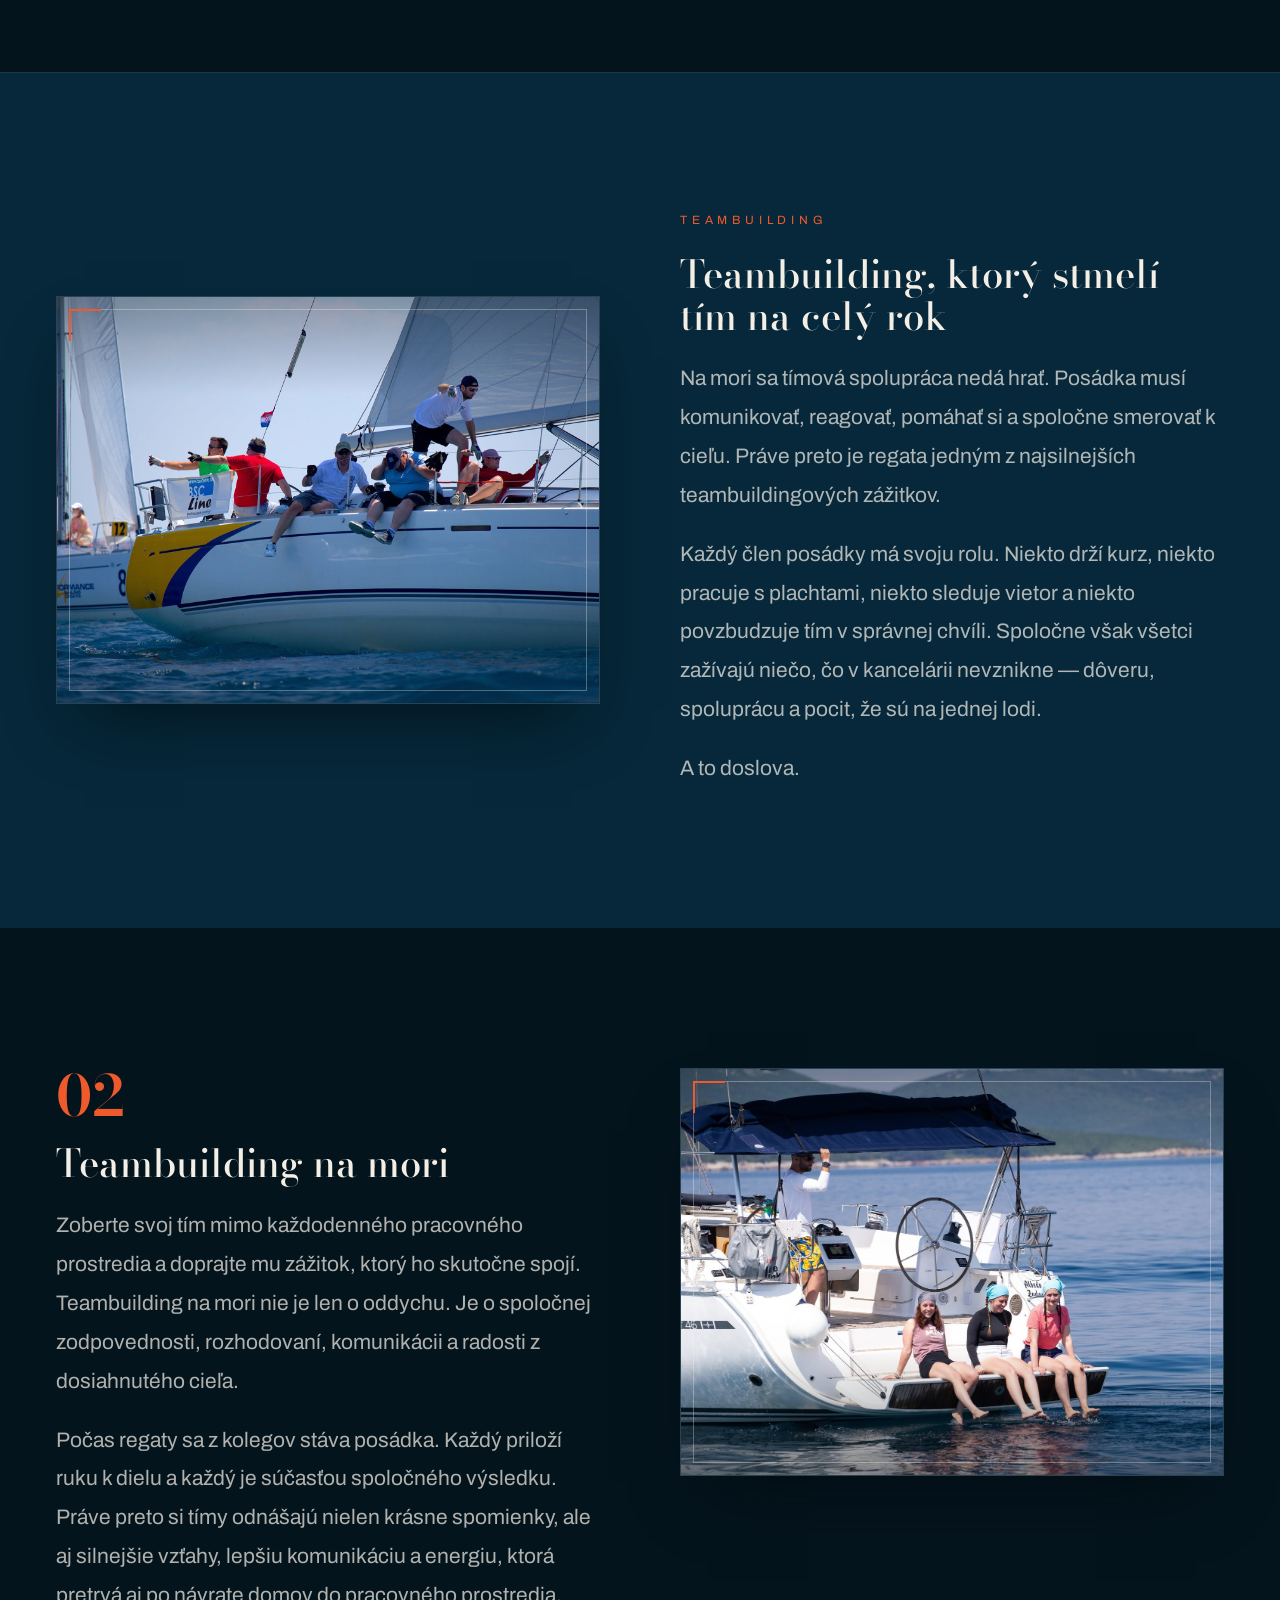
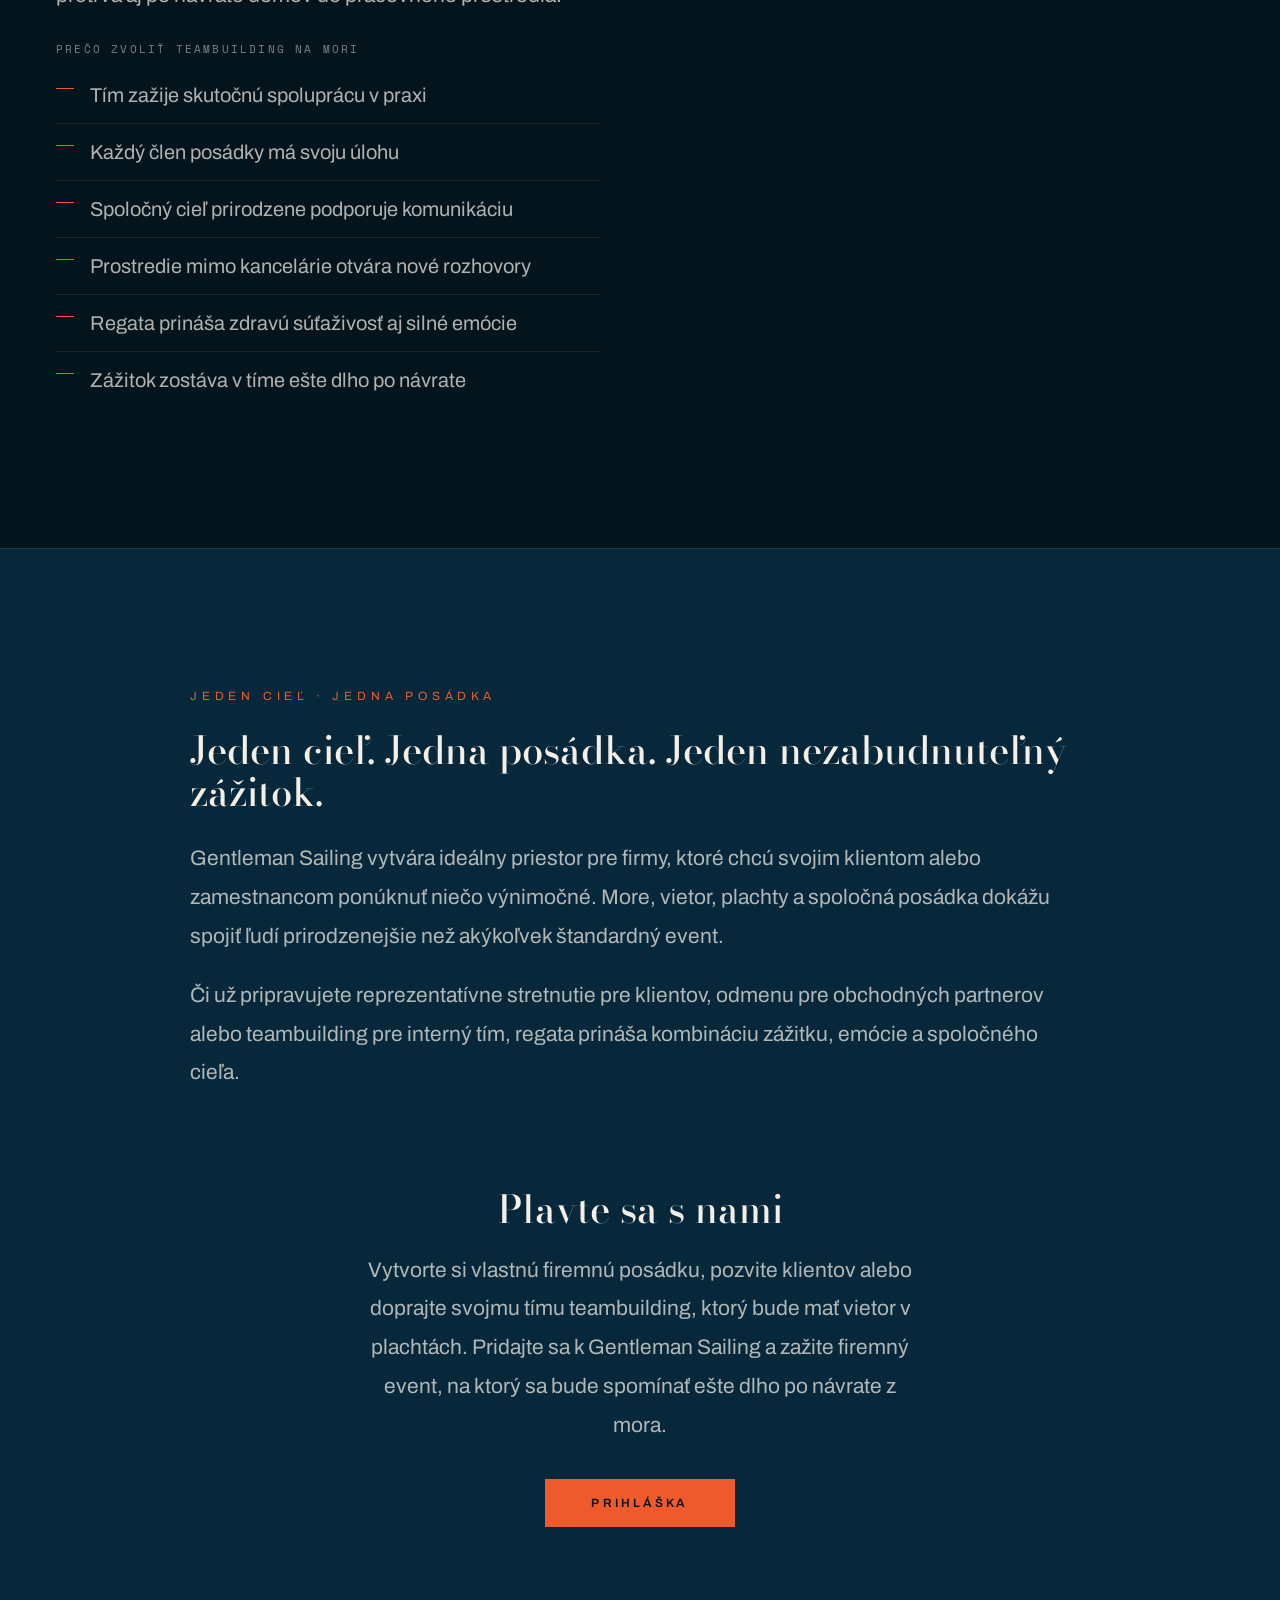
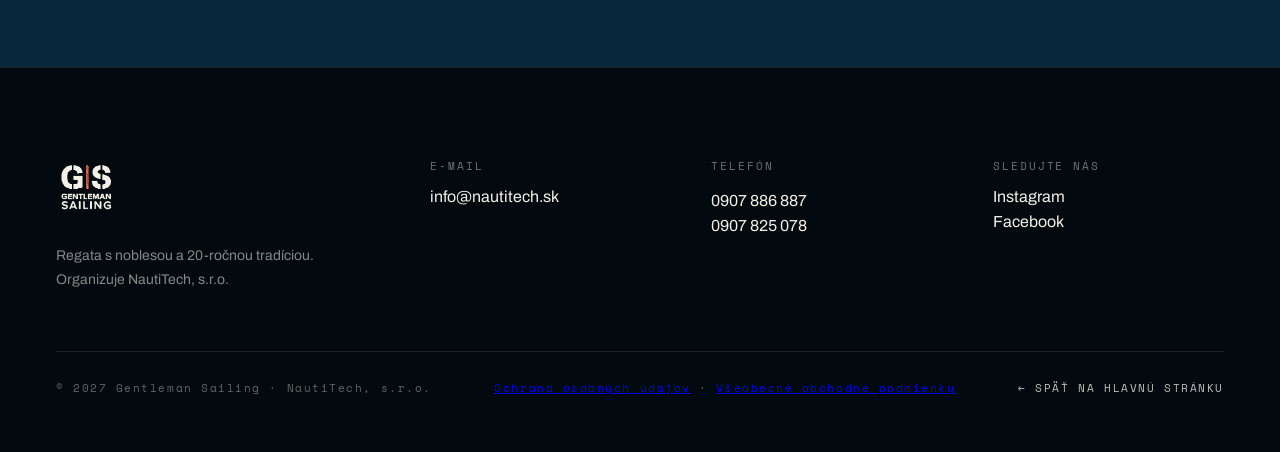
==== commit 1e394ef7: "content: copy edits across pages, NautiTech partner logo, Piala in VOP - zazijete: pullquote, two 'w" ====
--- a/eventy.html
+++ b/eventy.html
@@ -48,7 +48,7 @@
   <header class="page-hero">
     <div class="eyebrow" data-i18n="e_eyebrow">Pre firmy</div>
     <h1 class="h2" data-i18n="e_title">Eventy &amp; teambuildingy</h1>
-    <p class="page-hero__lead" data-i18n="e_lead">More spája tímy ako nič iné.</p>
+    <p class="page-hero__lead" data-i18n="e_lead">More spája tímy ako žiadne iné prostredie.</p>
   </header>
 
   <!-- ==================== INTRO: More spája tímy ==================== -->
@@ -135,7 +135,7 @@
         <div class="kicker-num">02</div>
         <h3 class="h3-serif" data-i18n="e_02_t">Teambuilding na mori</h3>
         <p data-i18n="e_02_p1">Zoberte svoj tím mimo každodenného pracovného prostredia a doprajte mu zážitok, ktorý ho skutočne spojí. Teambuilding na mori nie je len o oddychu. Je o spoločnej zodpovednosti, rozhodovaní, komunikácii a radosti z dosiahnutého cieľa.</p>
-        <p data-i18n="e_02_p2">Počas regaty sa z kolegov stáva posádka. Každý priloží ruku k dielu a každý je súčasťou spoločného výsledku. Práve preto si tímy odnášajú nielen krásne spomienky, ale aj silnejšie vzťahy, lepšiu komunikáciu a energiu, ktorá pretrvá aj po návrate na pevninu.</p>
+        <p data-i18n="e_02_p2">Počas regaty sa z kolegov stáva posádka. Každý priloží ruku k dielu a každý je súčasťou spoločného výsledku. Práve preto si tímy odnášajú nielen krásne spomienky, ale aj silnejšie vzťahy, lepšiu komunikáciu a energiu, ktorá pretrvá aj po návrate domov do pracovného prostredia.</p>
         <div class="sublabel" data-i18n="e_02_sub">Prečo zvoliť teambuilding na mori</div>
         <ul class="ticklist">
           <li data-i18n="e_02_l1">Tím zažije skutočnú spoluprácu v praxi</li>
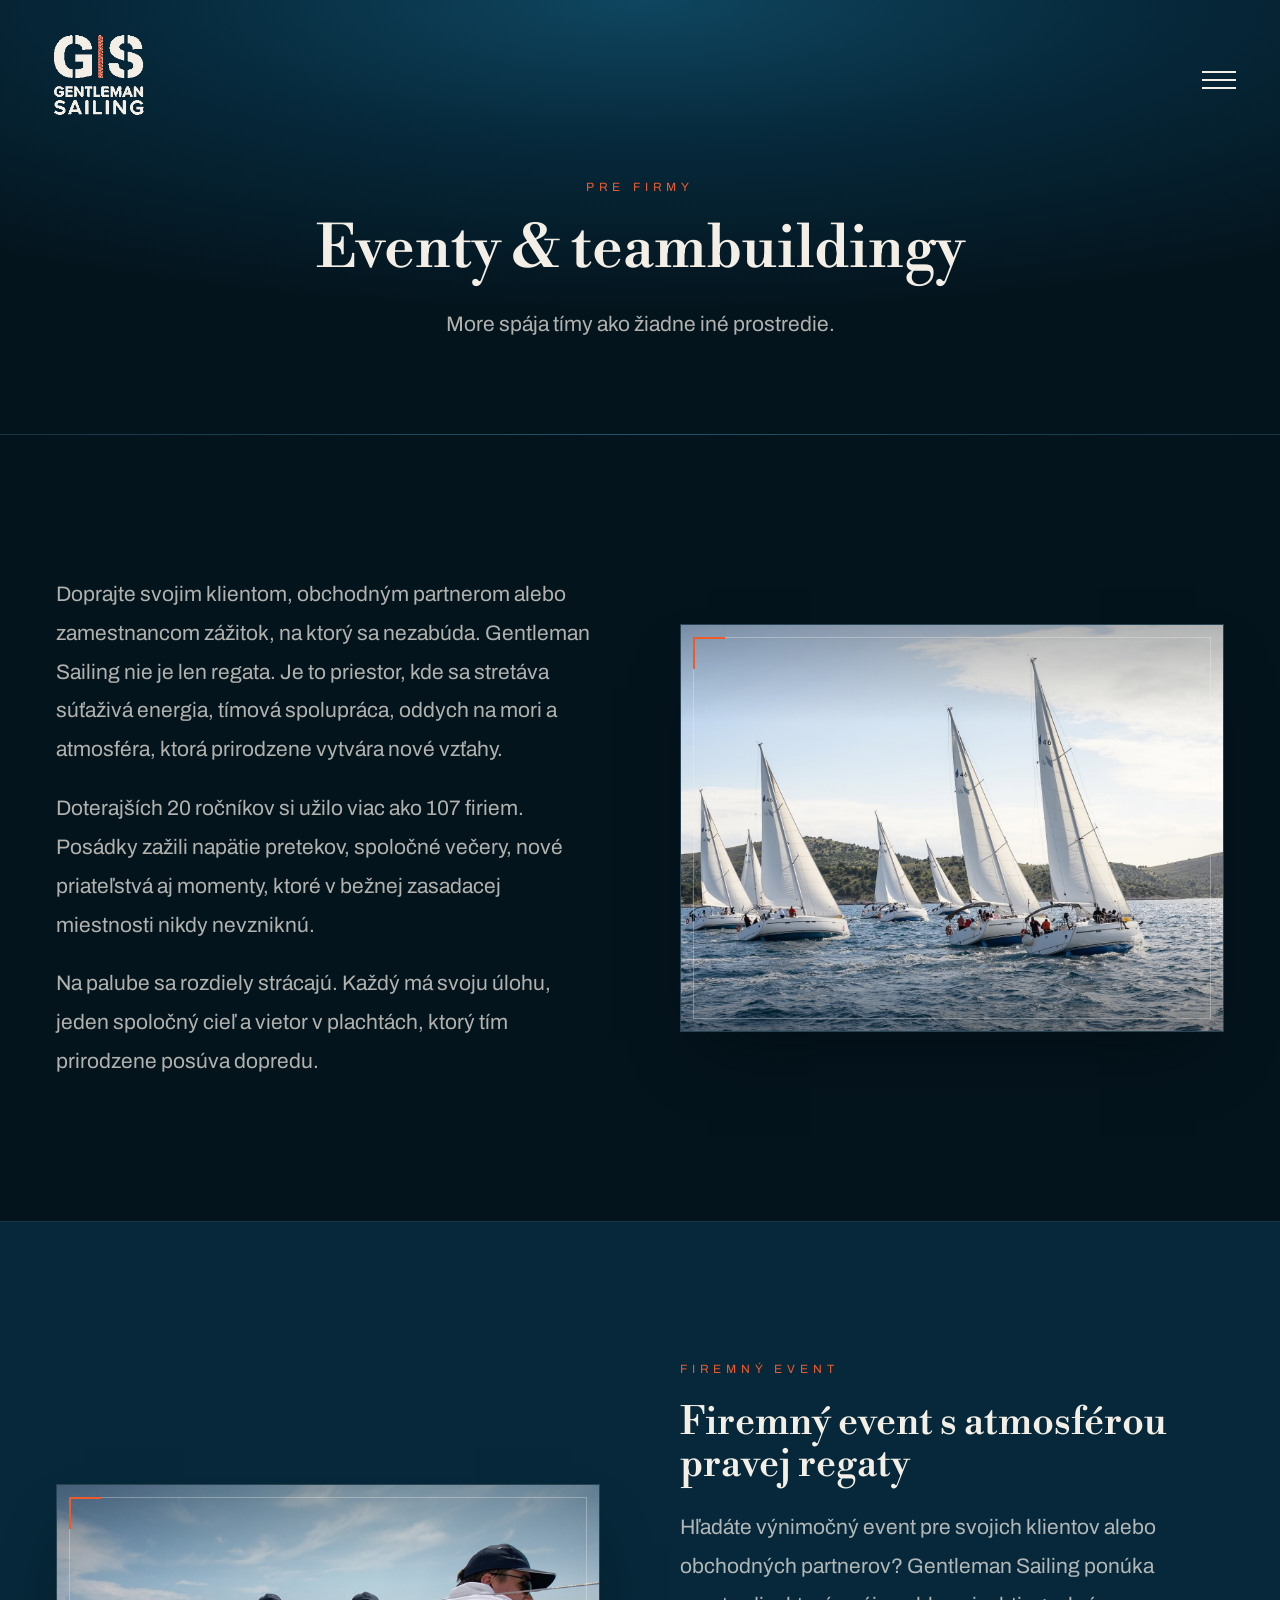
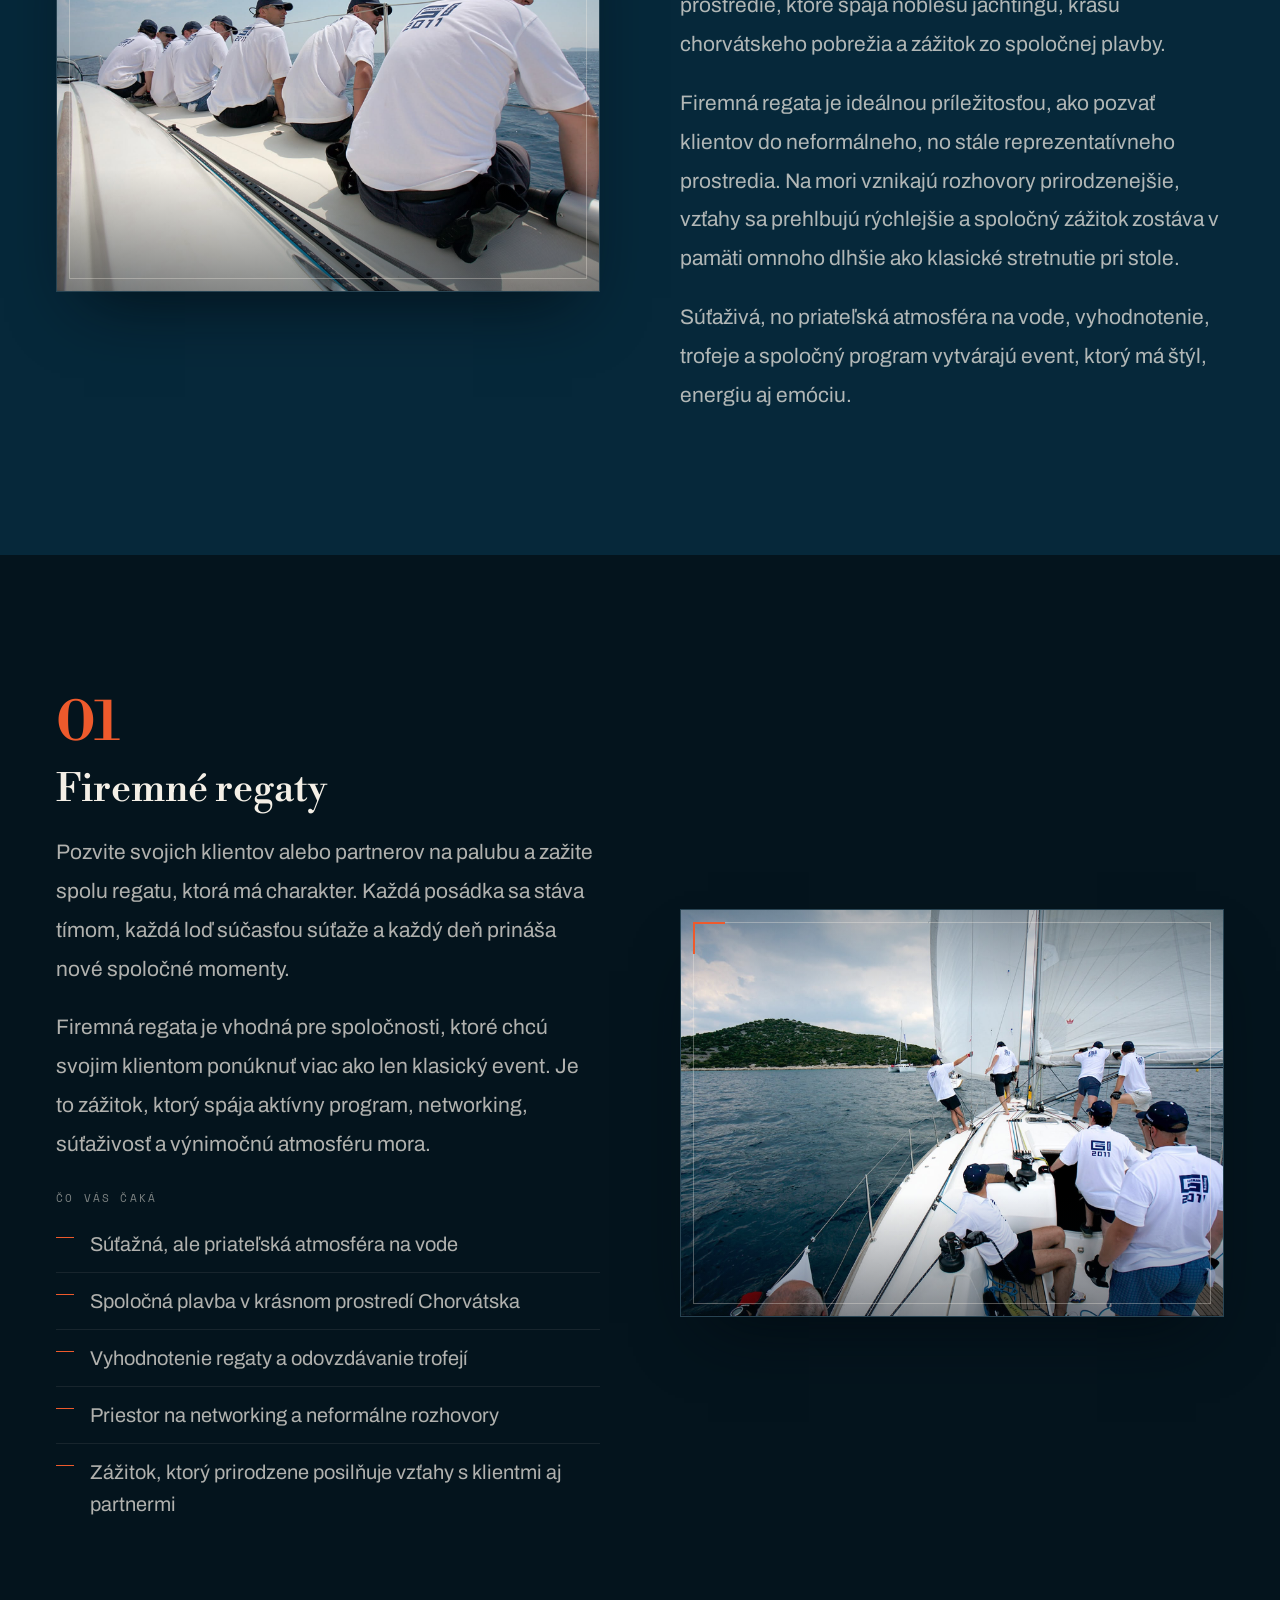
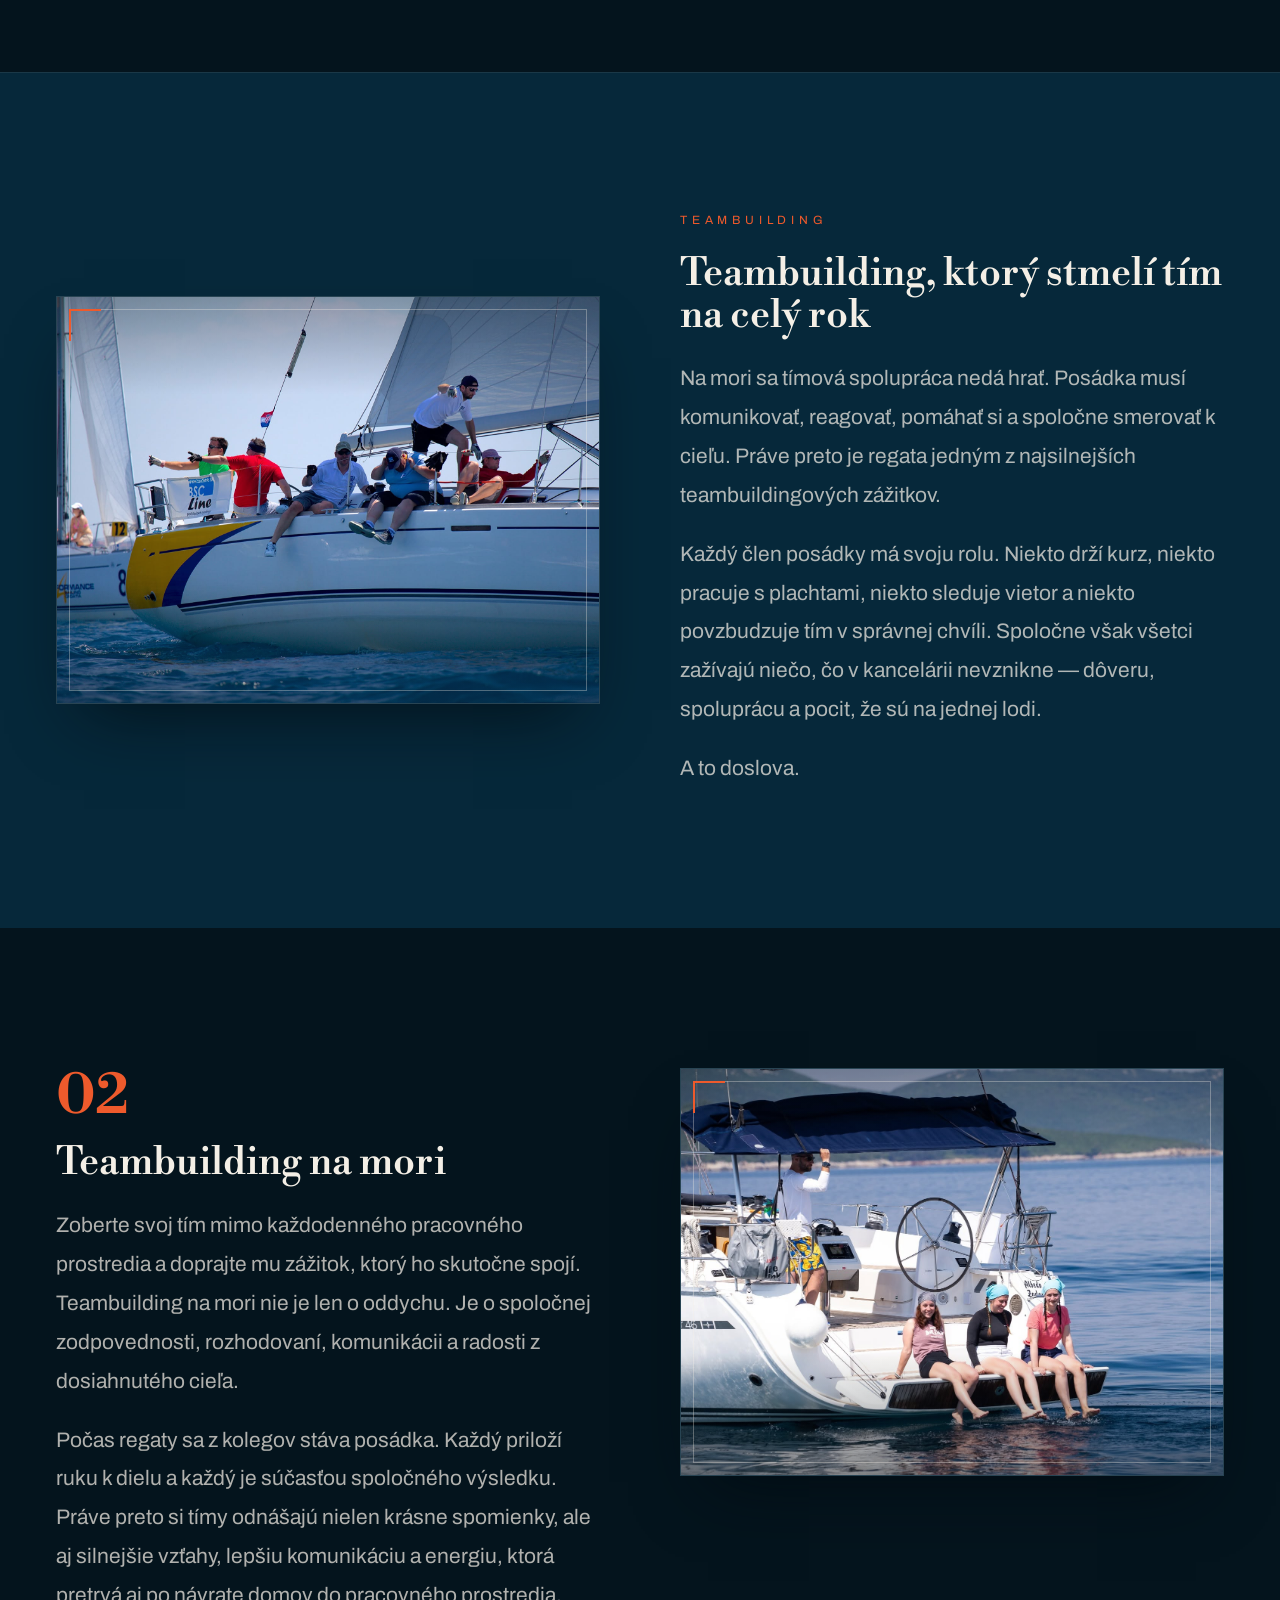
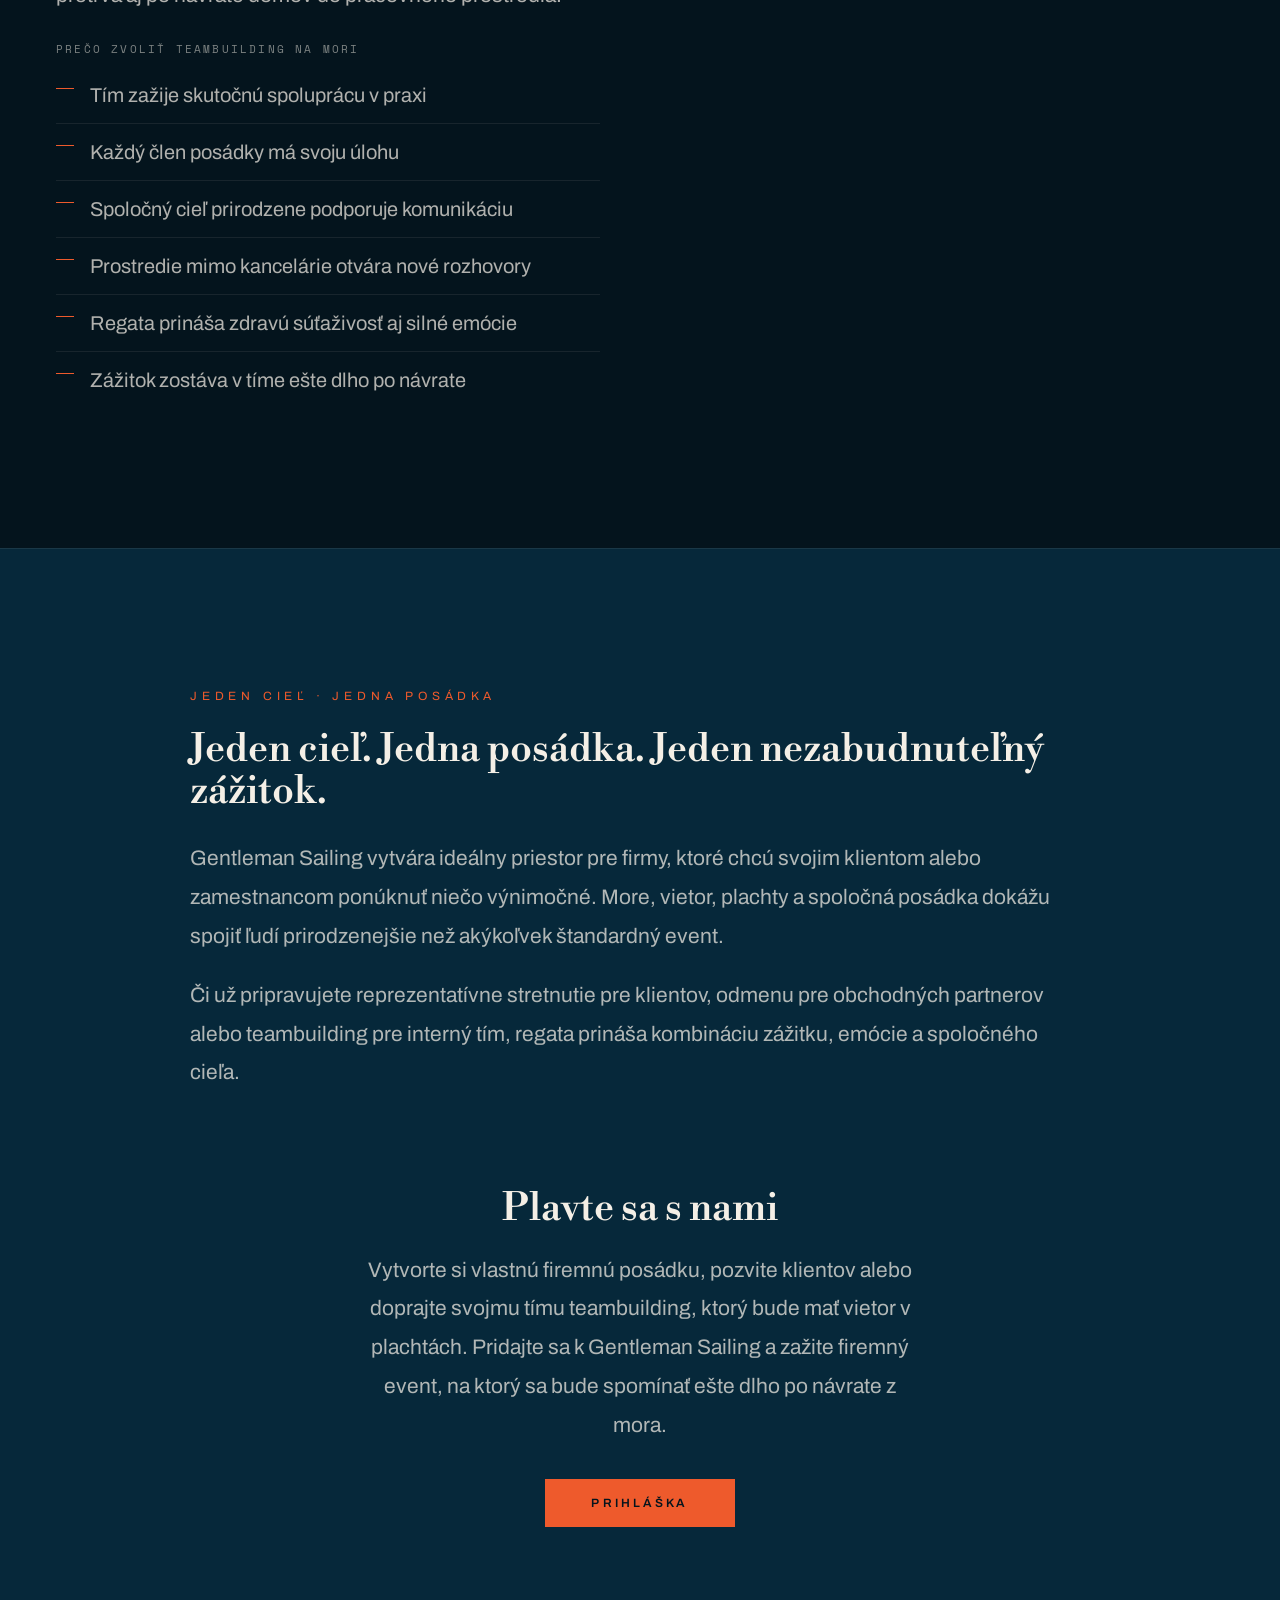
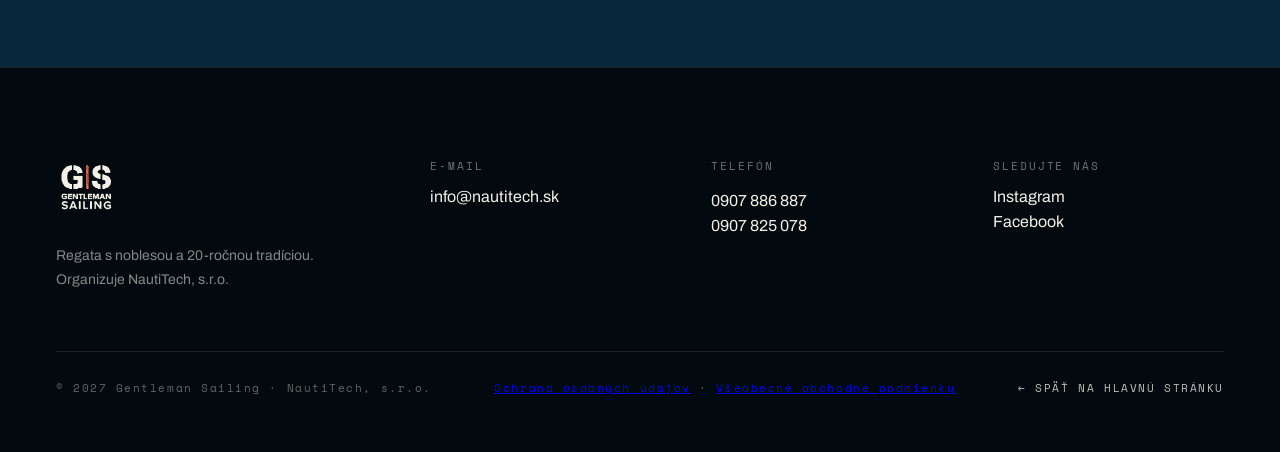
==== commit fd3ca1de: "style: switch display serif from Bodoni Moda to Libre Bodoni Sturdier hairlines at headline sizes. G" ====
--- a/eventy.html
+++ b/eventy.html
@@ -20,7 +20,7 @@
 
   <link rel="preconnect" href="https://fonts.googleapis.com">
   <link rel="preconnect" href="https://fonts.gstatic.com" crossorigin>
-  <link href="https://fonts.googleapis.com/css2?family=Bodoni+Moda:ital,opsz,wght@0,6..96,400..700;1,6..96,400..600&family=Cardo:wght@400;700&family=Archivo:wght@300;400;500;600&family=Space+Mono&display=swap" rel="stylesheet">
+  <link href="https://fonts.googleapis.com/css2?family=Libre+Bodoni:ital,wght@0,400..700;1,400..700&family=Cardo:wght@400;700&family=Archivo:wght@300;400;500;600&family=Space+Mono&display=swap" rel="stylesheet">
 
   <link rel="stylesheet" href="styles.css">
 </head>
--- a/styles.css
+++ b/styles.css
@@ -33,7 +33,7 @@
   --hair-08: rgba(244, 239, 230, .08);
 
   /* Fonts */
-  --serif: 'Bodoni Moda', serif;
+  --serif: 'Libre Bodoni', serif;
   --sans: 'Archivo', sans-serif;
   --mono: 'Space Mono', monospace;
   --glyph: 'Cardo', serif;
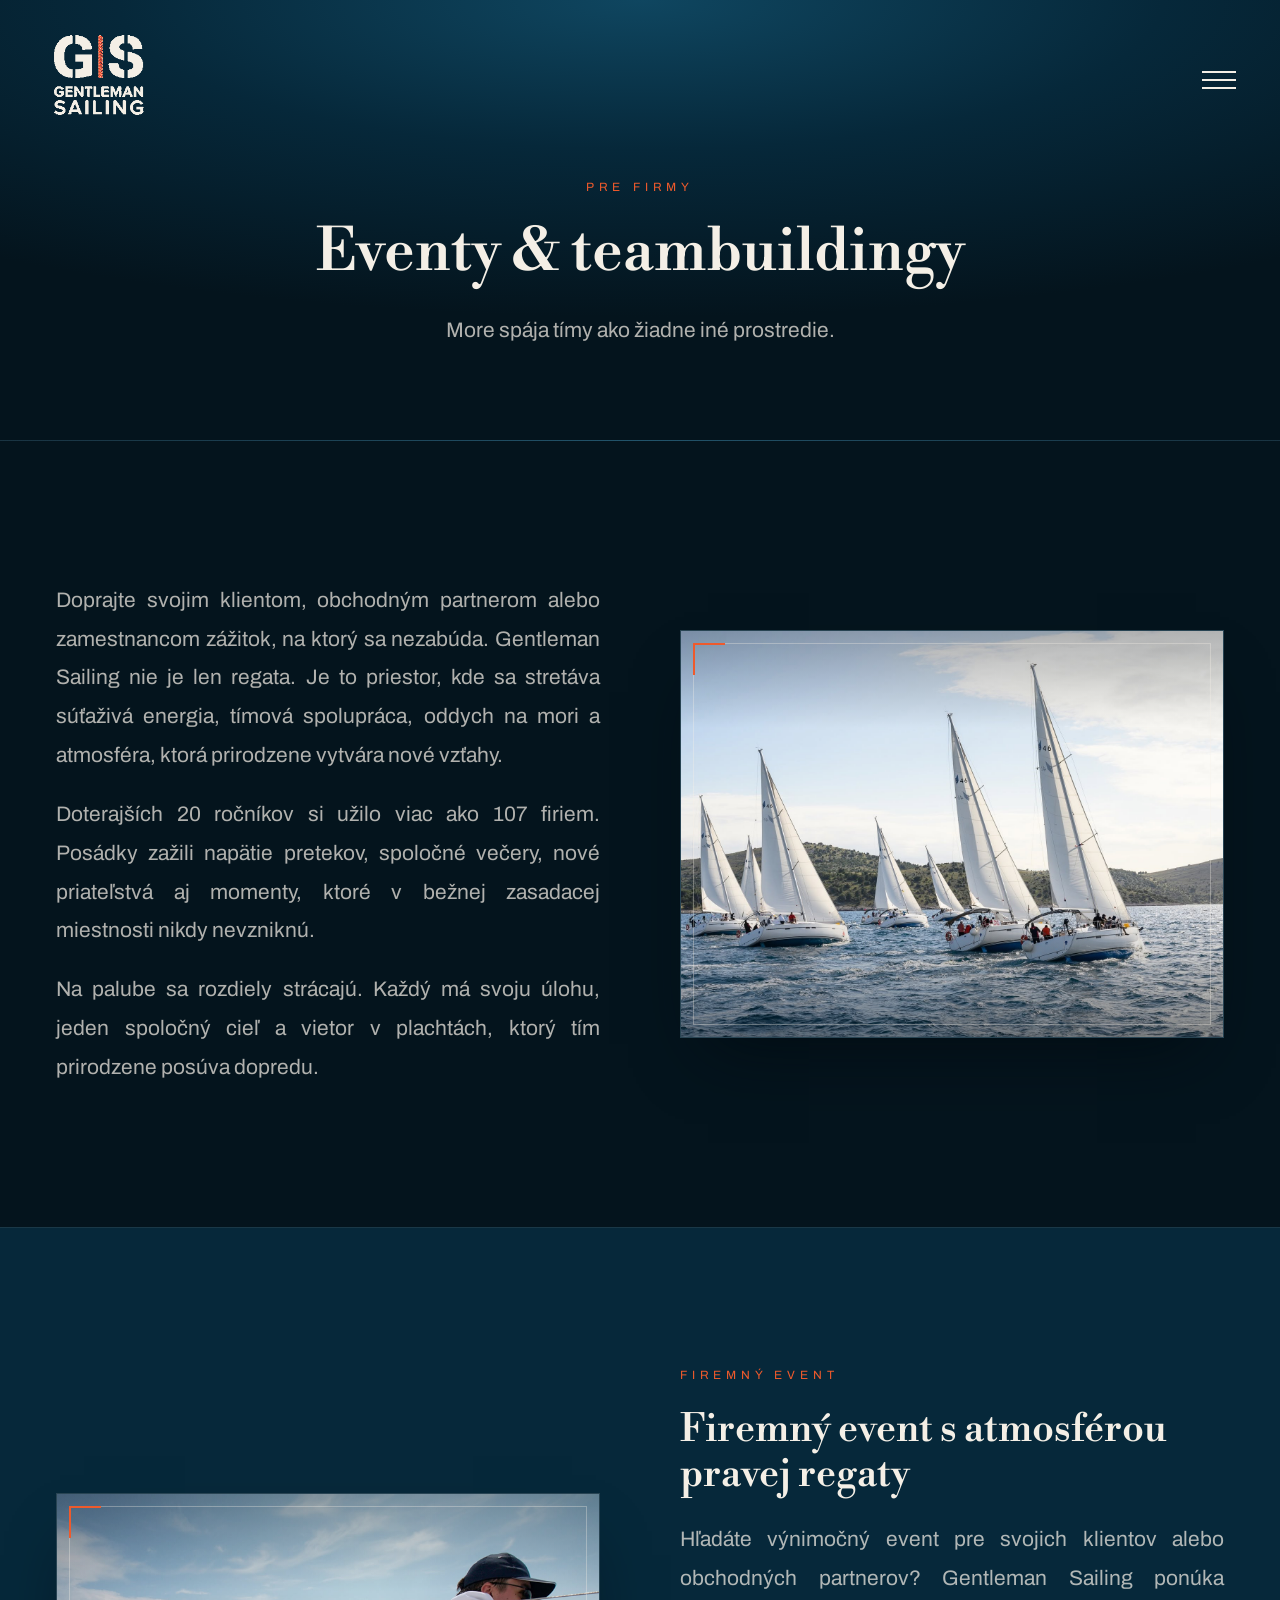
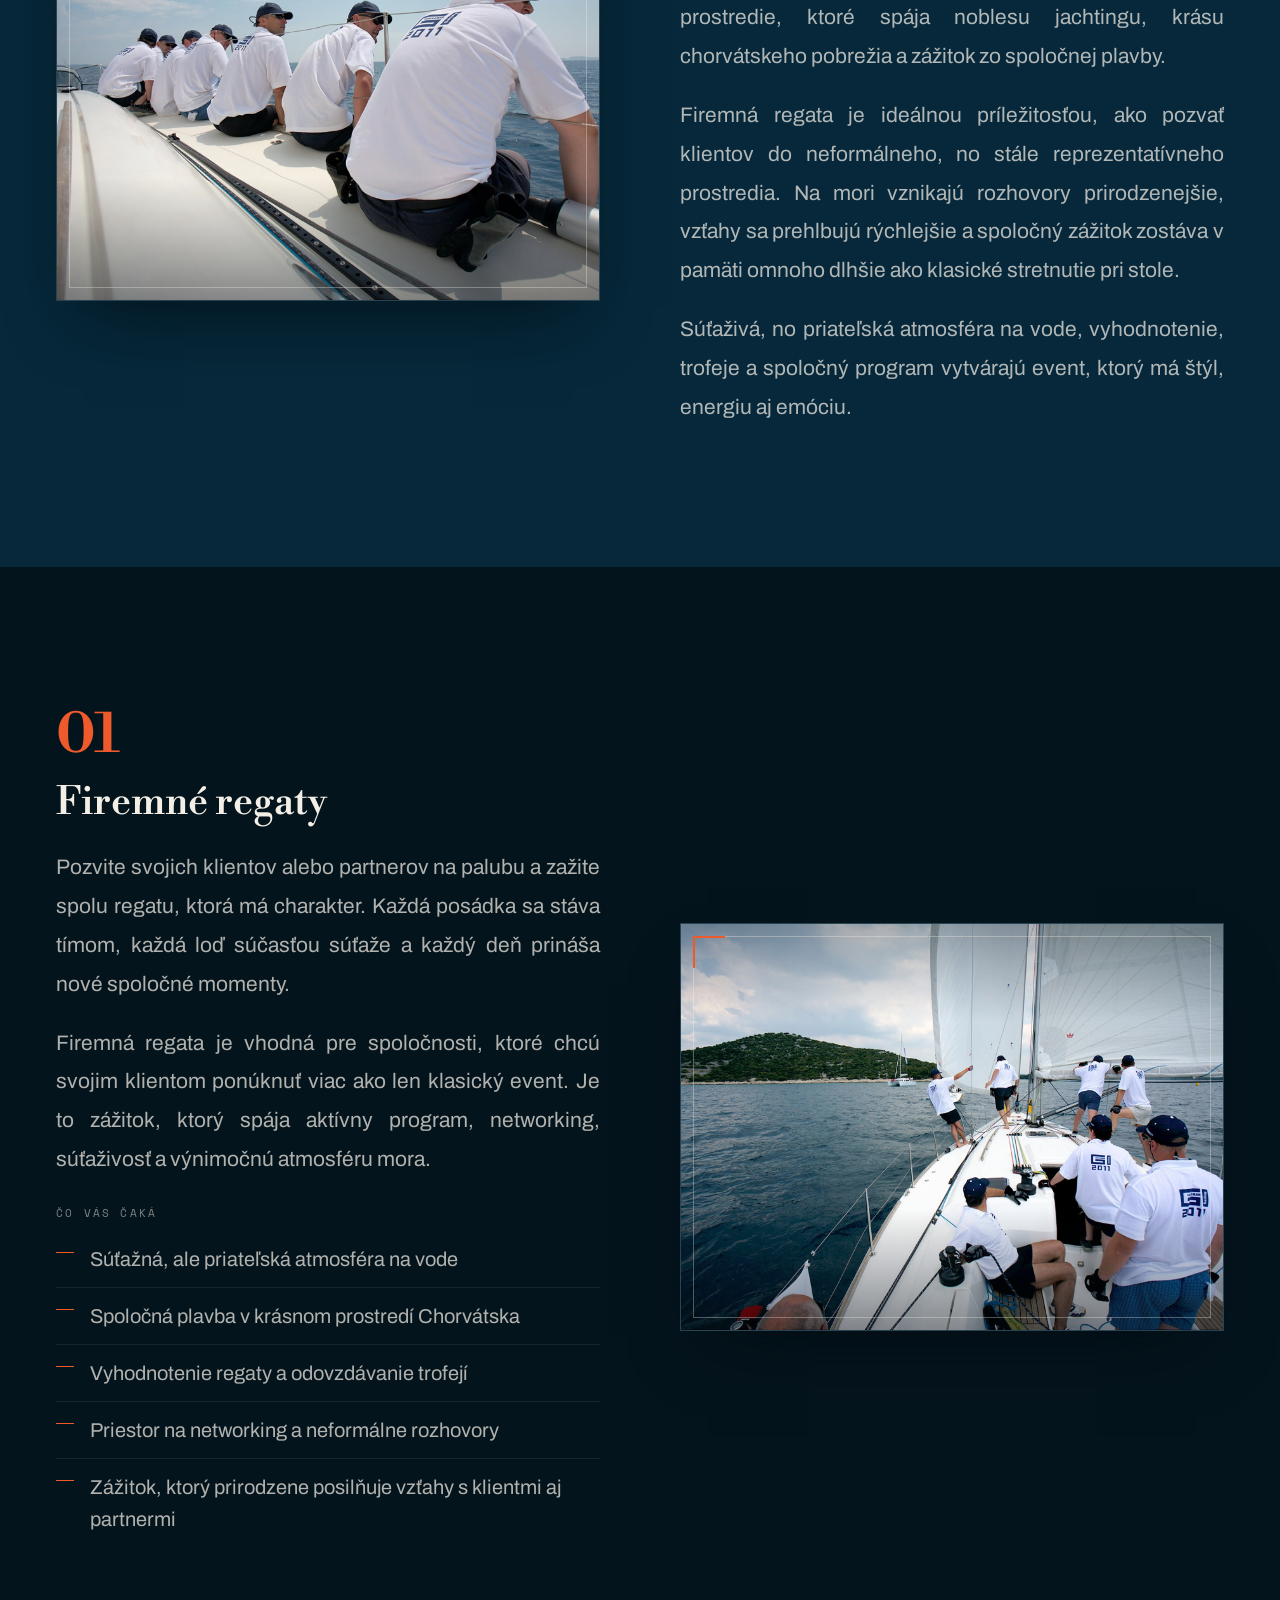
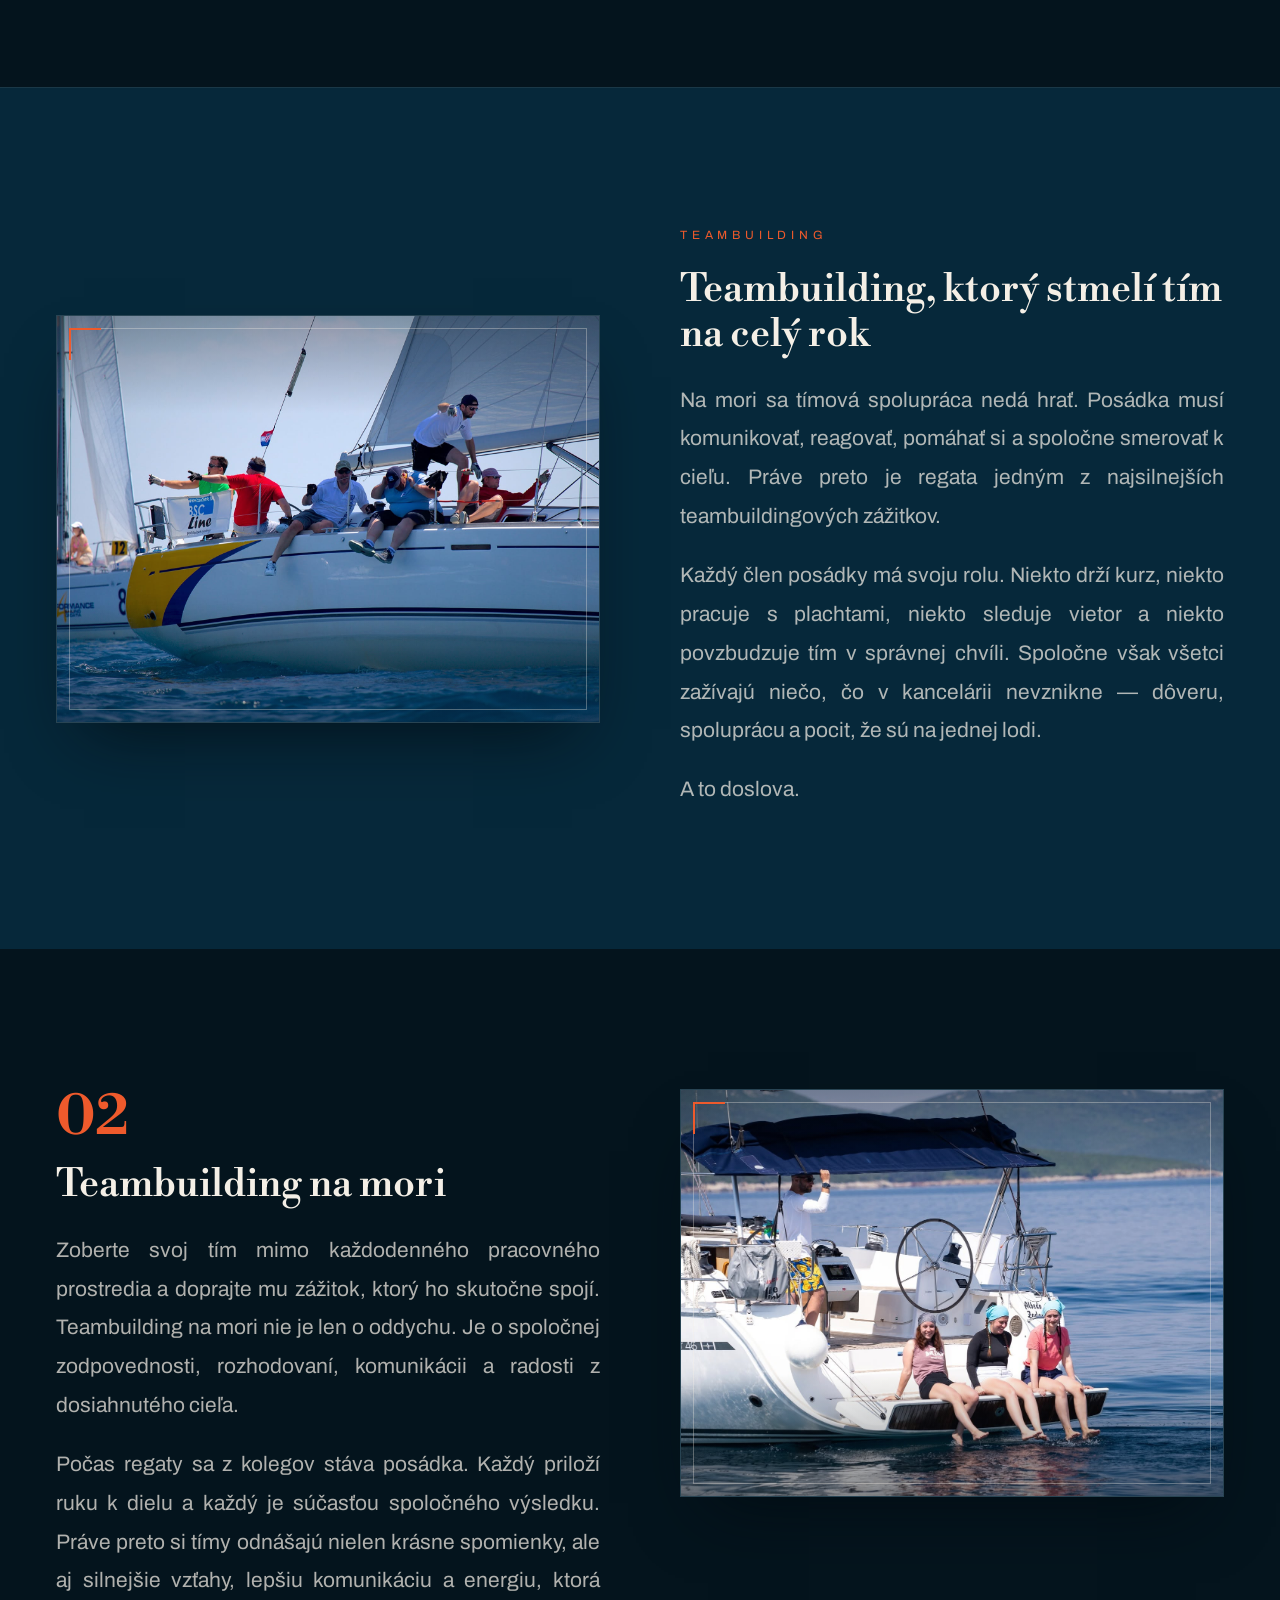
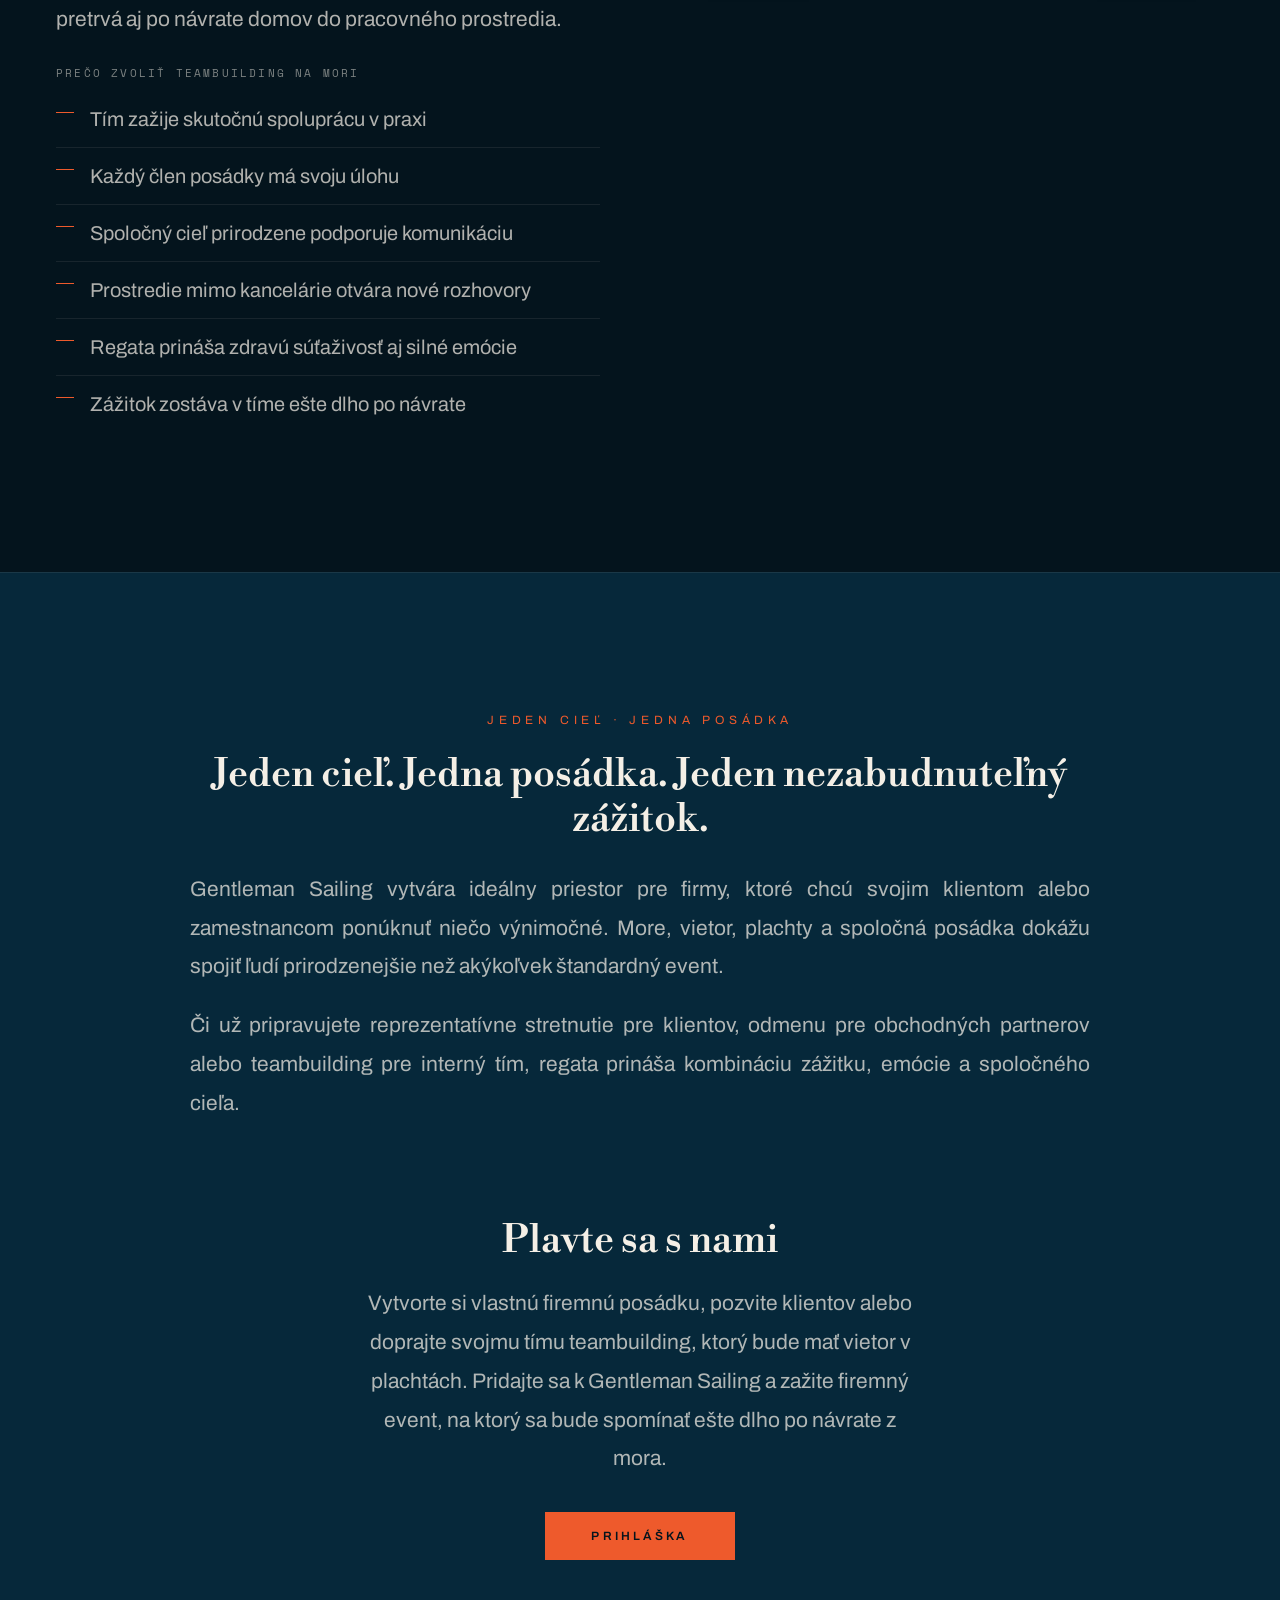
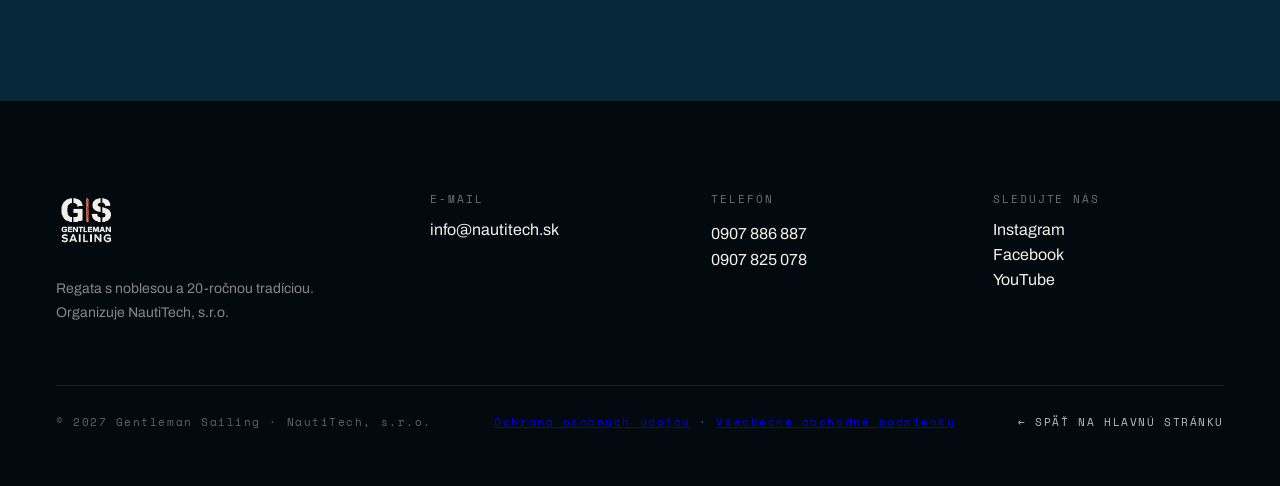
==== commit 4d1e166f: "content: homepage facts update, YouTube in footer, eventy alignment - eventy: justified paragraphs +" ====
--- a/eventy.html
+++ b/eventy.html
@@ -24,7 +24,7 @@
 
   <link rel="stylesheet" href="styles.css">
 </head>
-<body>
+<body class="page-eventy">
 
   <!-- ==================== NAV ==================== -->
   <nav class="nav" id="nav">
@@ -187,6 +187,7 @@
         <div class="footer__social">
           <a href="https://www.instagram.com/gentlemansailing.sk" class="navlink" target="_blank" rel="noopener">Instagram</a>
           <a href="https://www.facebook.com/profile.php?id=61571883745033" class="navlink" target="_blank" rel="noopener">Facebook</a>
+          <a href="https://www.youtube.com/@GentlemanSailing" class="navlink" target="_blank" rel="noopener">YouTube</a>
         </div>
       </div>
     </div>
--- a/styles.css
+++ b/styles.css
@@ -72,7 +72,7 @@
   font-family: var(--serif);
   font-weight: 500;
   font-size: clamp(40px, 4.6vw, 68px);
-  line-height: 1.02;
+  line-height: 1.12;
   margin: 0 0 32px;
   color: var(--cream);
 }
@@ -226,7 +226,7 @@
 }
 .hero__title {
   font-family: var(--serif); font-weight: 500;
-  font-size: clamp(56px, 9vw, 118px); line-height: .95;
+  font-size: clamp(56px, 9vw, 118px); line-height: 1.2;
   color: var(--cream); margin: 0; letter-spacing: .005em;
 }
 .hero__title span { font-style: italic; font-weight: 400; }
@@ -411,7 +411,7 @@
    Sign-up / pricing
    ========================================================================== */
 .signup__grid { display: grid; grid-template-columns: 1fr 1fr; gap: 80px; }
-.price-title { font-family: var(--serif); font-weight: 500; font-size: clamp(40px, 4.6vw, 68px); line-height: 1; margin: 0 0 44px; }
+.price-title { font-family: var(--serif); font-weight: 500; font-size: clamp(40px, 4.6vw, 68px); line-height: 1.12; margin: 0 0 44px; }
 .price-row {
   display: flex; align-items: baseline; justify-content: space-between;
   border-top: 1px solid var(--hair-16); padding: 24px 0;
@@ -698,7 +698,7 @@
 
 .h3-serif {
   font-family: var(--serif); font-weight: 500;
-  font-size: clamp(26px, 3vw, 40px); line-height: 1.1; color: var(--cream);
+  font-size: clamp(26px, 3vw, 40px); line-height: 1.18; color: var(--cream);
   margin: 0 0 26px;
 }
 .kicker-num {
@@ -715,9 +715,13 @@
 
 /* Čo zažijete — justified paragraphs; text-only chapters centred on the page */
 .page-zazijete .article .block > p:not(.pullquote),
-.page-zazijete .split .block > p { text-align: justify; -webkit-hyphens: auto; hyphens: auto; }
+.page-zazijete .split .block > p,
+.page-eventy .article .block > p:not(.pullquote),
+.page-eventy .split .block > p { text-align: justify; -webkit-hyphens: auto; hyphens: auto; }
 .page-zazijete .article .block > .eyebrow,
-.page-zazijete .article .block > .h3-serif { text-align: center; }
+.page-zazijete .article .block > .h3-serif,
+.page-eventy .article .block > .eyebrow,
+.page-eventy .article .block > .h3-serif { text-align: center; }
 
 /* Accent tick / bullet list */
 .ticklist { list-style: none; margin: 8px 0 0; padding: 0; }
